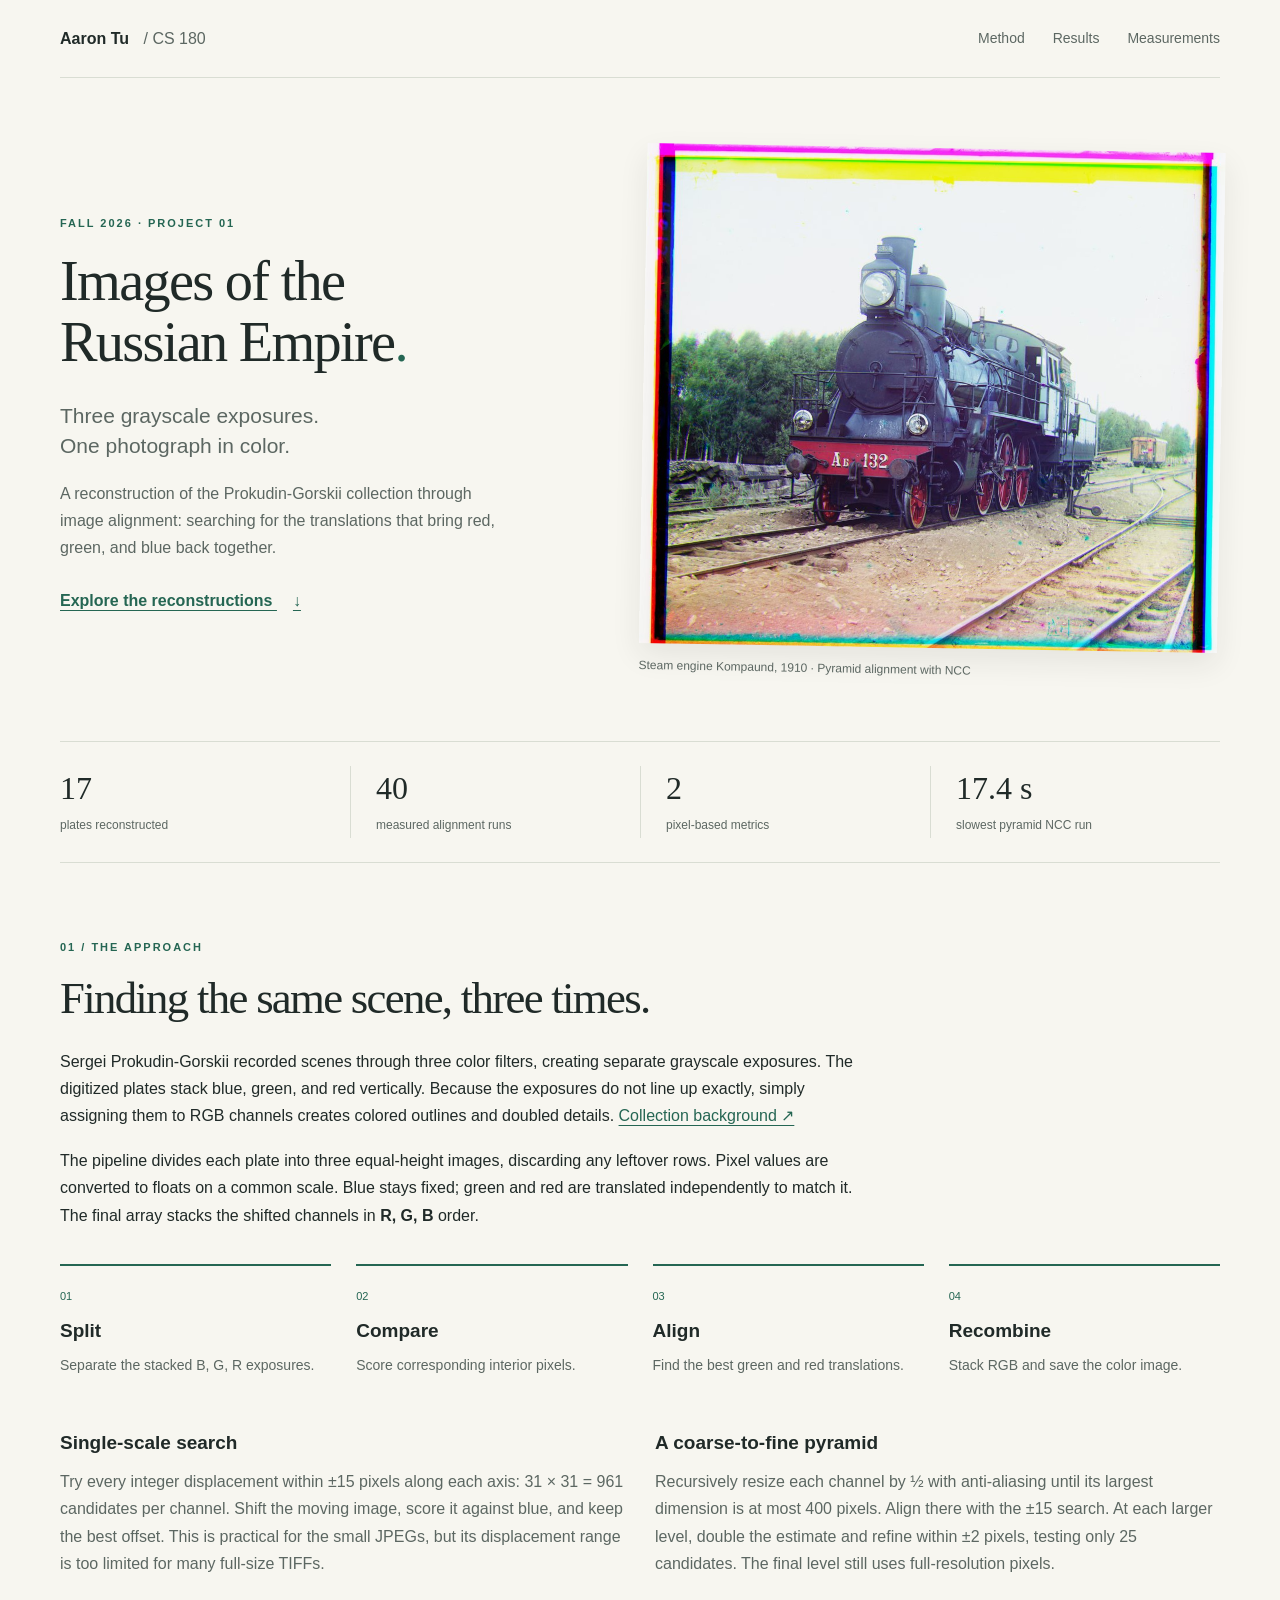
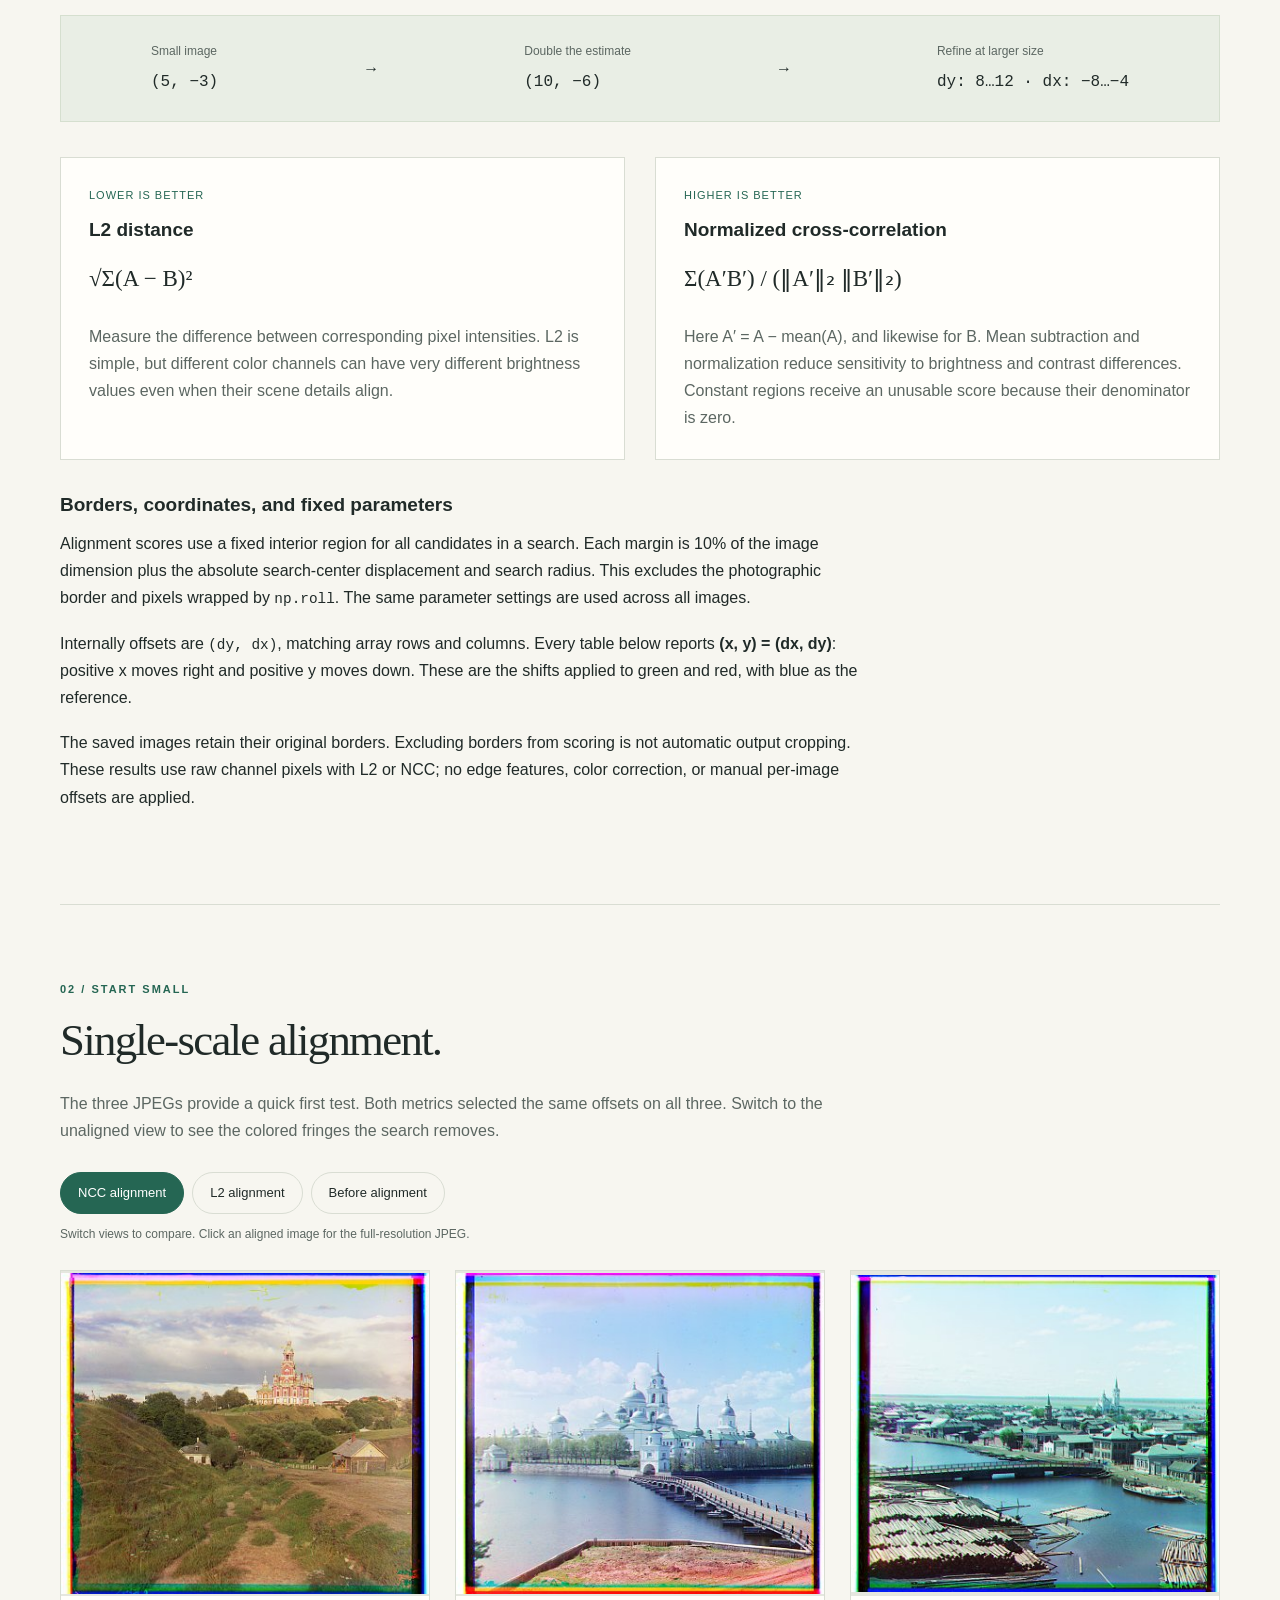
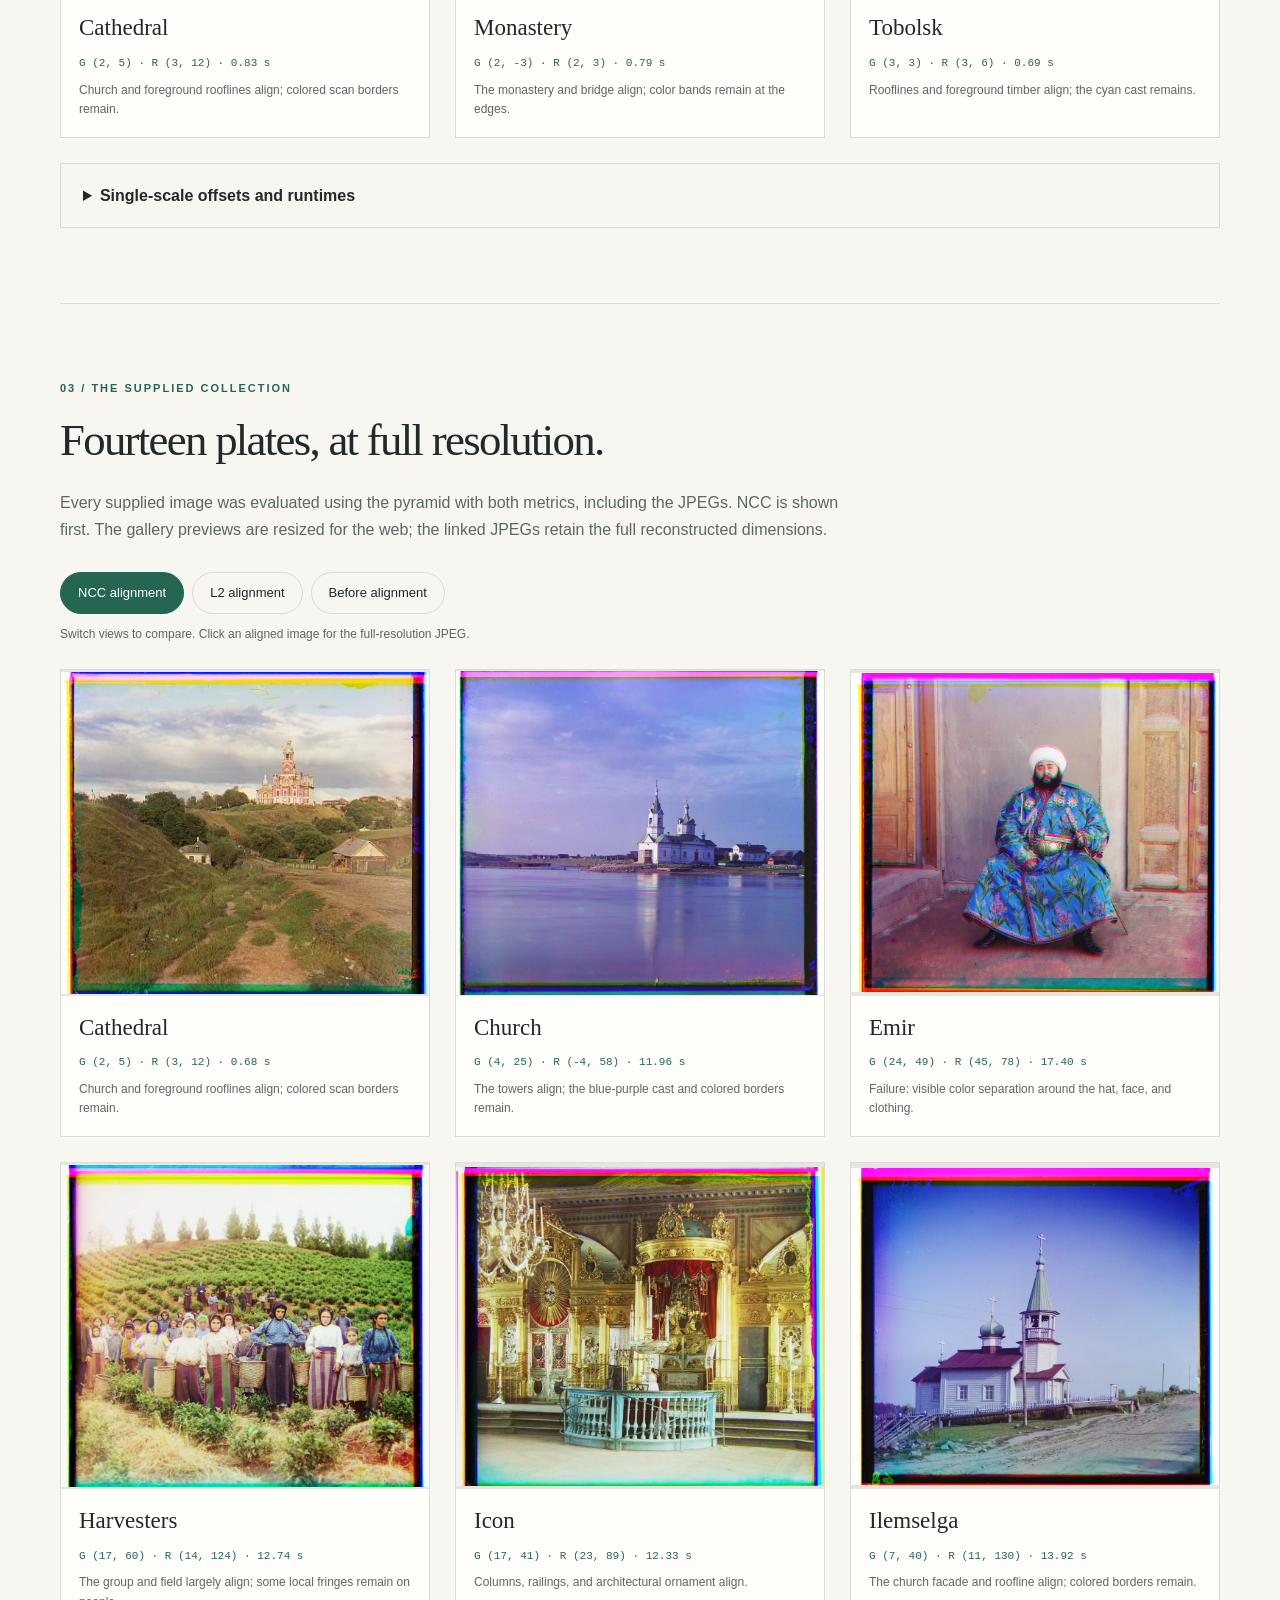
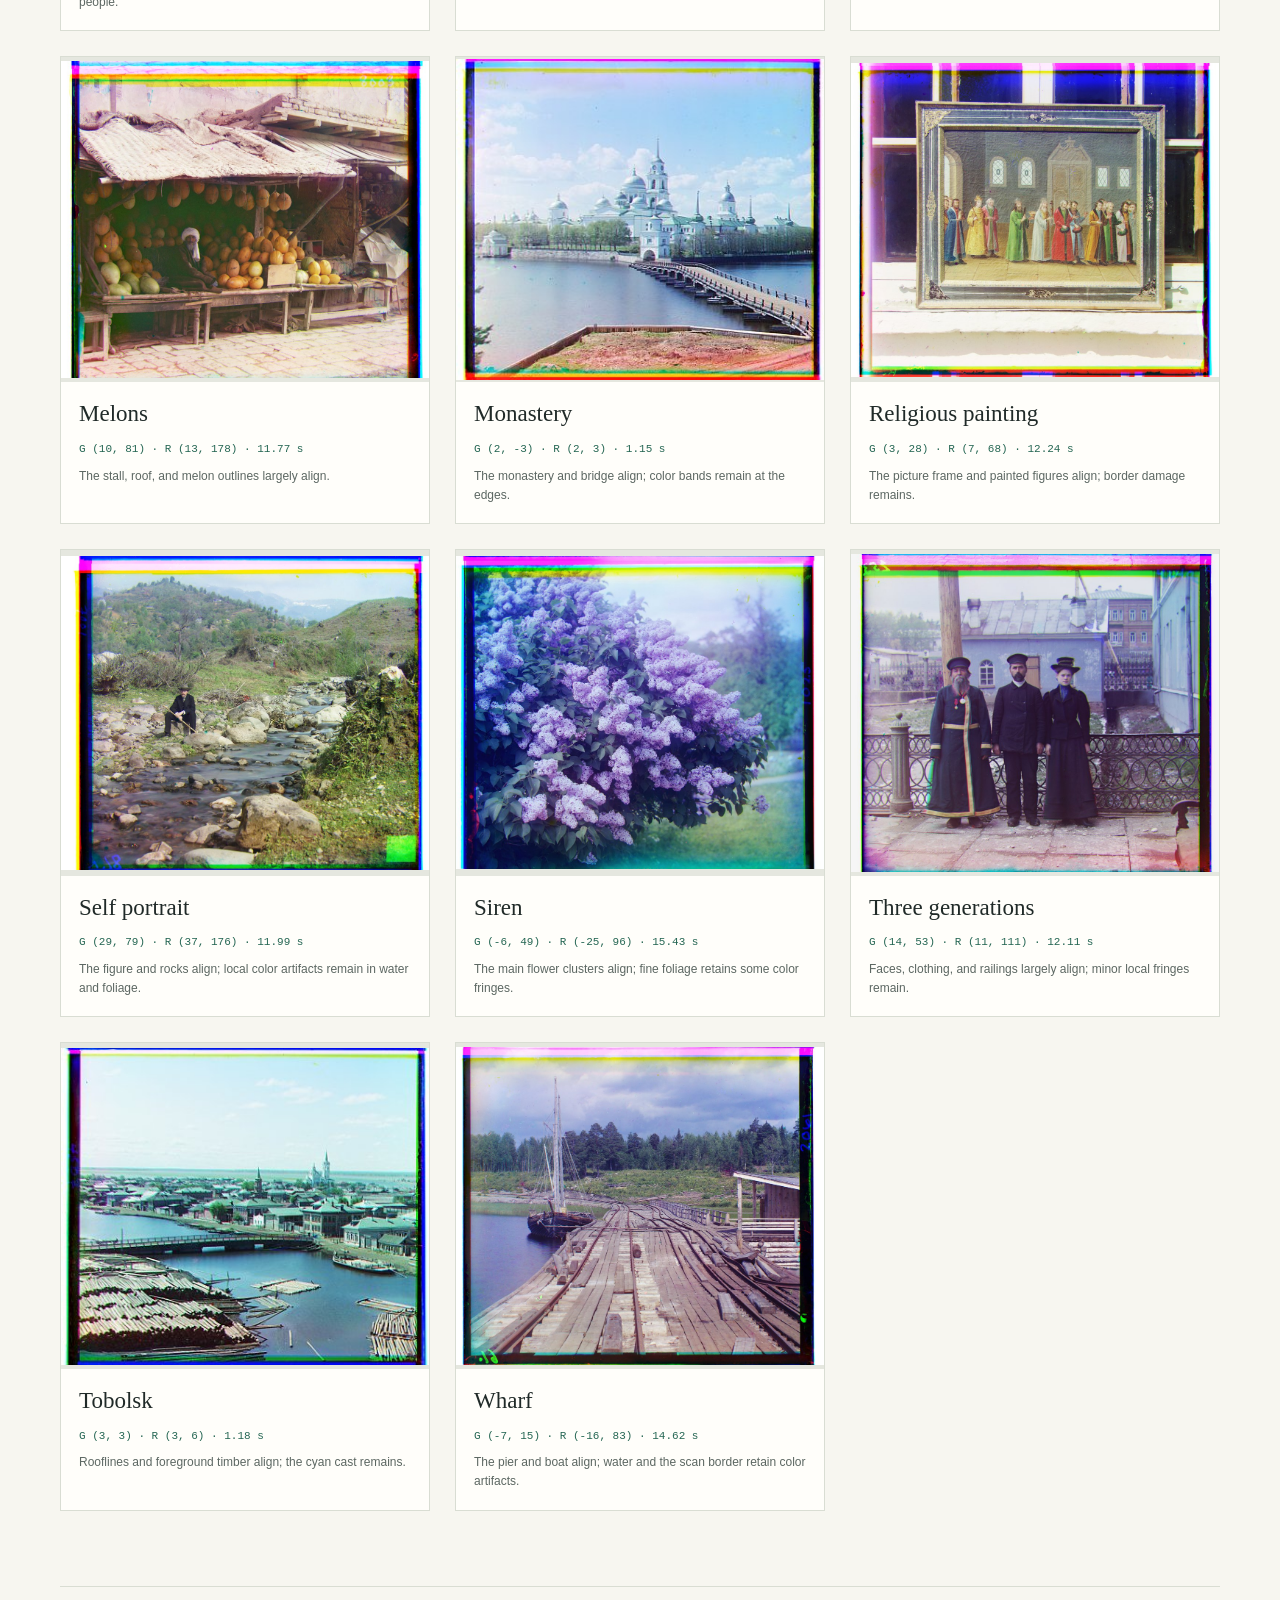
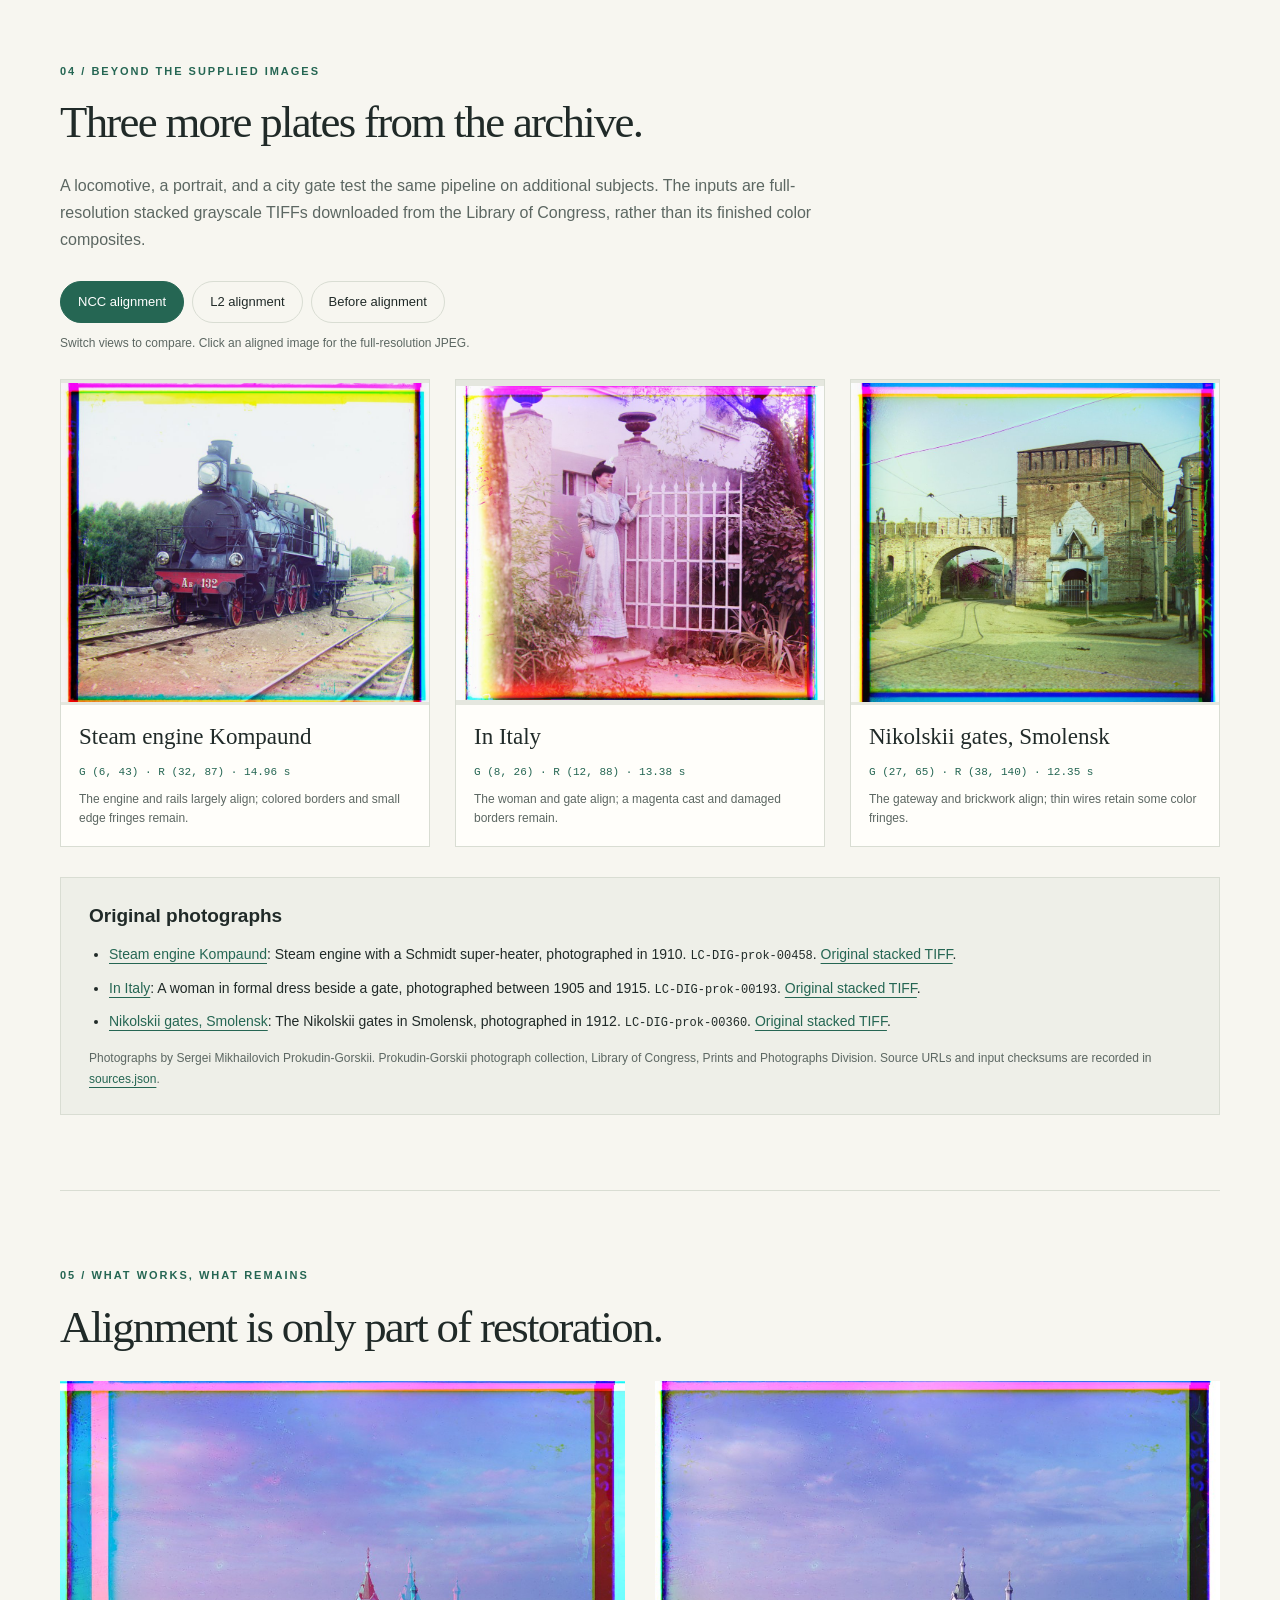
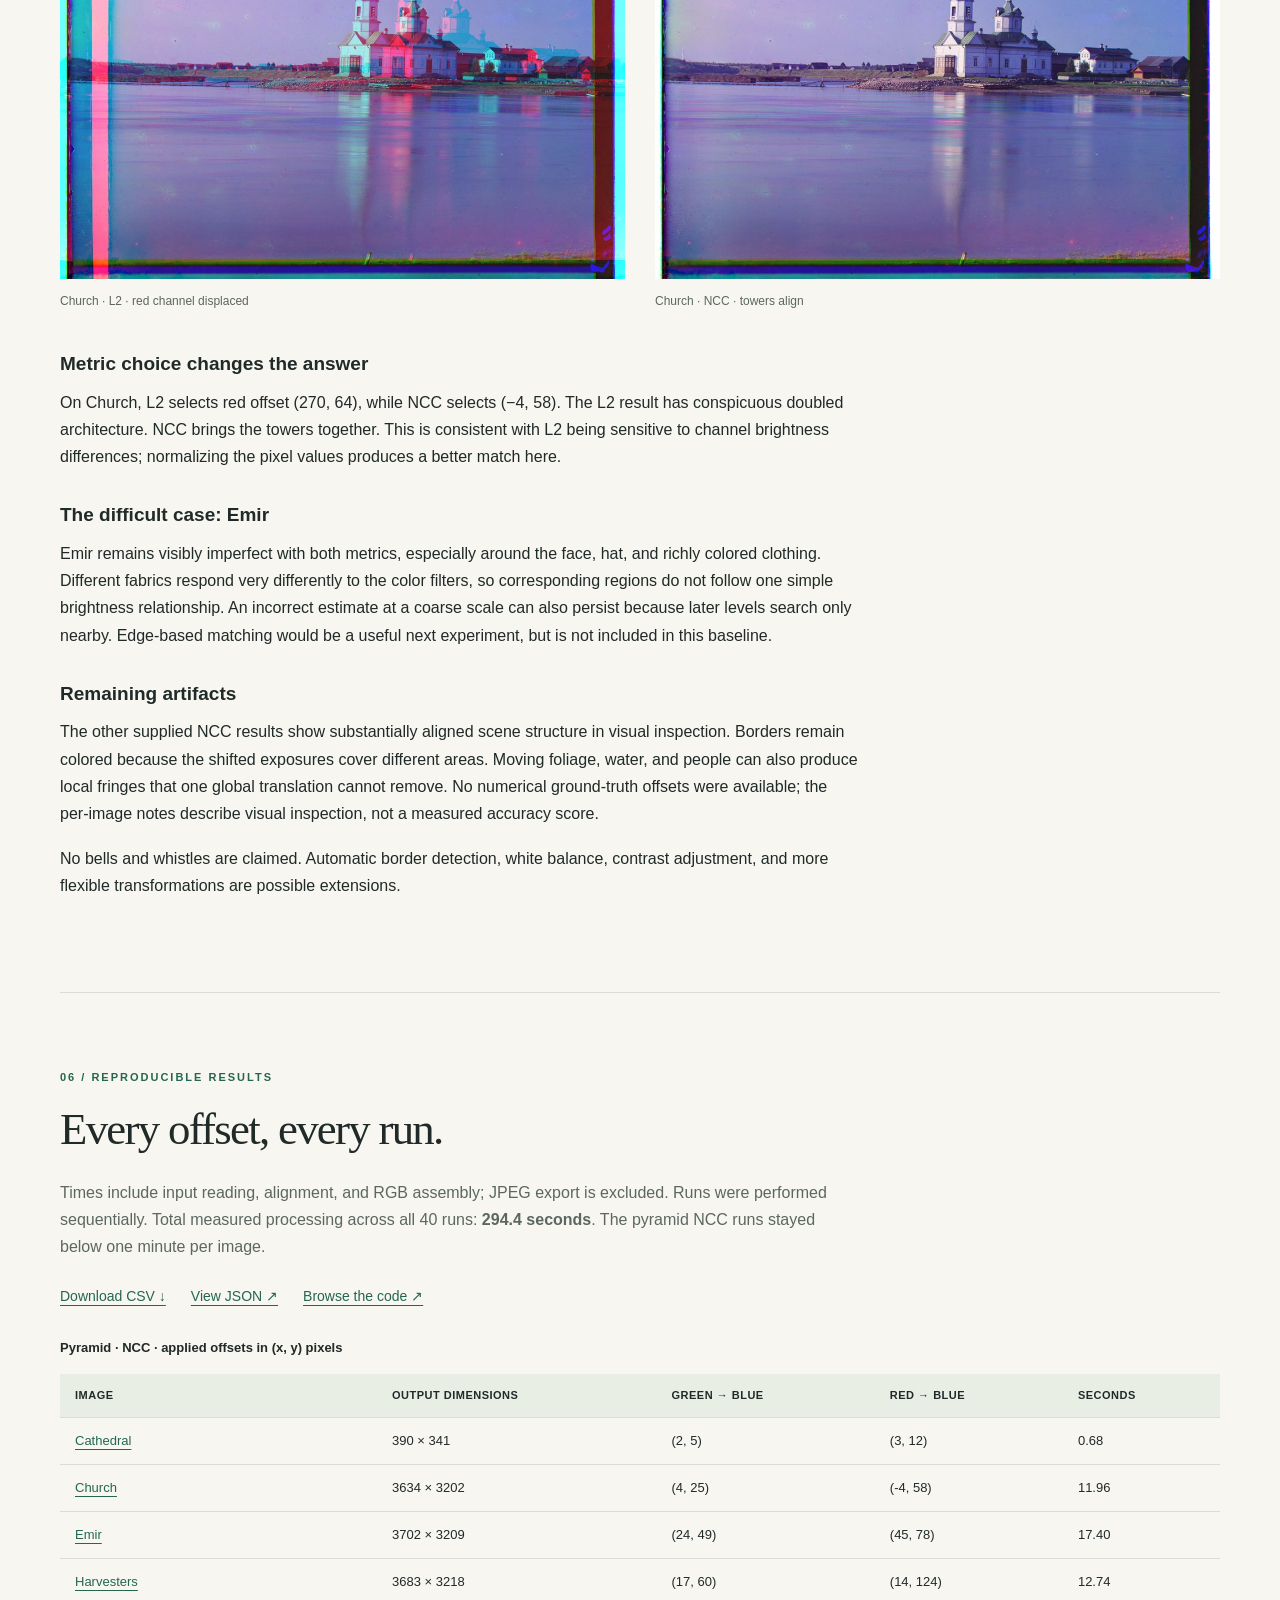
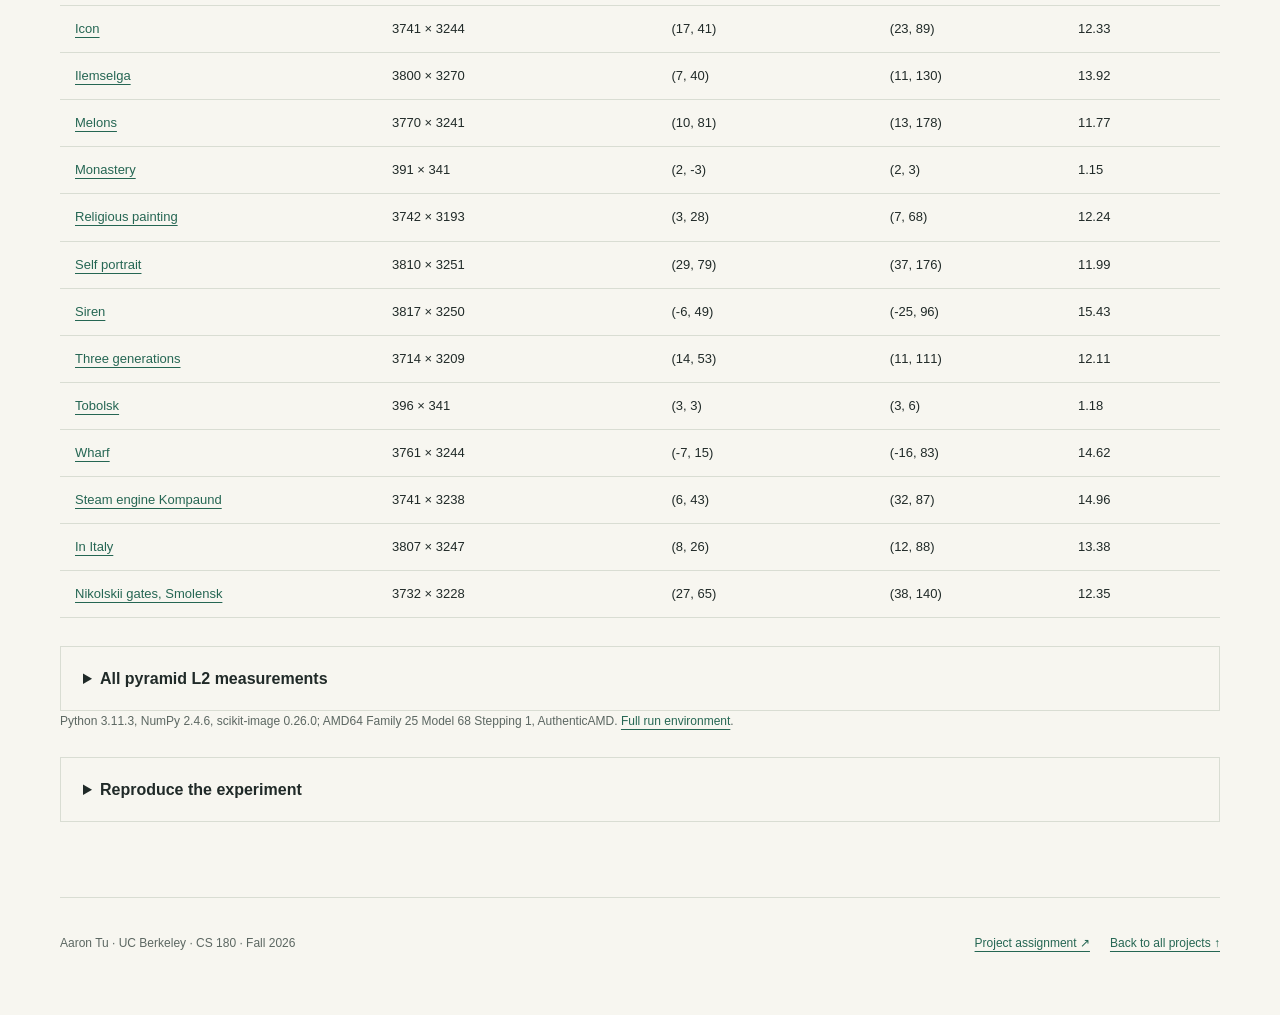
==== proj1/index.html @ 17e6db74 "Complete Project 1 alignment evaluation and report" ====
<!DOCTYPE html>
<html lang="en">
<head>
  <meta charset="UTF-8">
  <meta name="viewport" content="width=device-width, initial-scale=1.0">
  <meta name="description" content="Aligning three grayscale exposures to reconstruct color photographs from the Prokudin-Gorskii collection. CS 180 Project 1 by Aaron Tu.">
  <title>Images of the Russian Empire · Aaron Tu</title>
  <link rel="stylesheet" href="style.css">
  <script src="gallery.js" defer></script>
</head>
<body>
  <a class="skip-link" href="#main">Skip to content</a>
  <header class="site-header">
    <a class="home" href="../">Aaron Tu <span>/ CS 180</span></a>
    <nav aria-label="Project sections"><a href="#method">Method</a><a href="#results">Results</a><a href="#measurements">Measurements</a></nav>
  </header>
  <main id="main">
    <section class="hero">
      <div class="hero-copy">
        <p class="eyebrow">Fall 2026 · Project 01</p>
        <h1>Images of the<br>Russian Empire<span class="accent">.</span></h1>
        <p class="hero-deck">Three grayscale exposures.<br>One photograph in color.</p>
        <p>A reconstruction of the Prokudin-Gorskii collection through image alignment: searching for the translations that bring red, green, and blue back together.</p>
        <a class="text-link" href="#results">Explore the reconstructions <span aria-hidden="true">↓</span></a>
      </div>
      <figure class="hero-image"><img src="assets/loc_locomotive_pyramid_ncc.jpg" alt="Reconstructed color photograph of a steam locomotive" fetchpriority="high">
        <figcaption>Steam engine Kompaund, 1910 · Pyramid alignment with NCC</figcaption></figure>
    </section>

    <div class="stats" aria-label="Evaluation summary">
      <div><strong>17</strong><span>plates reconstructed</span></div>
      <div><strong>40</strong><span>measured alignment runs</span></div>
      <div><strong>2</strong><span>pixel-based metrics</span></div>
      <div><strong>17.4 s</strong><span>slowest pyramid NCC run</span></div>
    </div>

    <section id="method" class="section">
      <p class="eyebrow">01 / The approach</p>
      <h2>Finding the same scene, three times.</h2>
      <div class="prose">
        <p>Sergei Prokudin-Gorskii recorded scenes through three color filters, creating separate grayscale exposures. The digitized plates stack blue, green, and red vertically. Because the exposures do not line up exactly, simply assigning them to RGB channels creates colored outlines and doubled details. <a href="https://www.loc.gov/pictures/collection/prok/">Collection background ↗</a></p>
        <p>The pipeline divides each plate into three equal-height images, discarding any leftover rows. Pixel values are converted to floats on a common scale. Blue stays fixed; green and red are translated independently to match it. The final array stacks the shifted channels in <strong>R, G, B</strong> order.</p>
      </div>
      <ol class="pipeline">
        <li><span>01</span><h3>Split</h3><p>Separate the stacked B, G, R exposures.</p></li>
        <li><span>02</span><h3>Compare</h3><p>Score corresponding interior pixels.</p></li>
        <li><span>03</span><h3>Align</h3><p>Find the best green and red translations.</p></li>
        <li><span>04</span><h3>Recombine</h3><p>Stack RGB and save the color image.</p></li>
      </ol>
      <div class="two-column explanations">
        <article><h3>Single-scale search</h3><p>Try every integer displacement within ±15 pixels along each axis: 31 × 31 = 961 candidates per channel. Shift the moving image, score it against blue, and keep the best offset. This is practical for the small JPEGs, but its displacement range is too limited for many full-size TIFFs.</p></article>
        <article><h3>A coarse-to-fine pyramid</h3><p>Recursively resize each channel by ½ with anti-aliasing until its largest dimension is at most 400 pixels. Align there with the ±15 search. At each larger level, double the estimate and refine within ±2 pixels, testing only 25 candidates. The final level still uses full-resolution pixels.</p></article>
      </div>
      <div class="pyramid-example" aria-label="Example of offset refinement">
        <div><small>Small image</small><code>(5, −3)</code></div><span aria-hidden="true">→</span>
        <div><small>Double the estimate</small><code>(10, −6)</code></div><span aria-hidden="true">→</span>
        <div><small>Refine at larger size</small><code>dy: 8…12 · dx: −8…−4</code></div>
      </div>
      <div class="two-column metric-boxes">
        <article><span class="tag">Lower is better</span><h3>L2 distance</h3><p class="formula">√Σ(A − B)²</p><p>Measure the difference between corresponding pixel intensities. L2 is simple, but different color channels can have very different brightness values even when their scene details align.</p></article>
        <article><span class="tag">Higher is better</span><h3>Normalized cross-correlation</h3><p class="formula">Σ(A′B′) / (‖A′‖₂ ‖B′‖₂)</p><p>Here A′ = A − mean(A), and likewise for B. Mean subtraction and normalization reduce sensitivity to brightness and contrast differences. Constant regions receive an unusable score because their denominator is zero.</p></article>
      </div>
      <div class="prose">
        <h3>Borders, coordinates, and fixed parameters</h3>
        <p>Alignment scores use a fixed interior region for all candidates in a search. Each margin is 10% of the image dimension plus the absolute search-center displacement and search radius. This excludes the photographic border and pixels wrapped by <code>np.roll</code>. The same parameter settings are used across all images.</p>
        <p>Internally offsets are <code>(dy, dx)</code>, matching array rows and columns. Every table below reports <strong>(x, y) = (dx, dy)</strong>: positive x moves right and positive y moves down. These are the shifts applied to green and red, with blue as the reference.</p>
        <p>The saved images retain their original borders. Excluding borders from scoring is not automatic output cropping. These results use raw channel pixels with L2 or NCC; no edge features, color correction, or manual per-image offsets are applied.</p>
      </div>
    </section>

    <section id="single" class="section gallery-section">
      <p class="eyebrow">02 / Start small</p><h2>Single-scale alignment.</h2>
      <p class="section-intro">The three JPEGs provide a quick first test. Both metrics selected the same offsets on all three. Switch to the unaligned view to see the colored fringes the search removes.</p>
      <div class="view-controls" role="group" aria-label="Image comparison for single-scale results">
          <button type="button" data-view="ncc" aria-pressed="true">NCC alignment</button>
          <button type="button" data-view="l2" aria-pressed="false">L2 alignment</button>
          <button type="button" data-view="unaligned" aria-pressed="false">Before alignment</button>
        </div><p class="view-hint">Switch views to compare. Click an aligned image for the full-resolution JPEG.</p>
      <div class="gallery"><article class="result-card" data-filename="cathedral.jpg" data-method="single">
          <a class="result-link" href="outputs/cathedral_single_ncc.jpg" aria-label="Open full-resolution Cathedral">
            <img class="result-image" src="assets/cathedral_single_ncc.jpg" alt="Cathedral, aligned with single NCC"
                 width="390" height="341" loading="lazy" decoding="async">
          </a>
          <div class="card-body"><h3>Cathedral</h3>
            <p class="result-offsets">G (2, 5) · R (3, 12) · 0.83 s</p>
            <p class="result-note">Church and foreground rooflines align; colored scan borders remain.</p>
          </div></article><article class="result-card" data-filename="monastery.jpg" data-method="single">
          <a class="result-link" href="outputs/monastery_single_ncc.jpg" aria-label="Open full-resolution Monastery">
            <img class="result-image" src="assets/monastery_single_ncc.jpg" alt="Monastery, aligned with single NCC"
                 width="391" height="341" loading="lazy" decoding="async">
          </a>
          <div class="card-body"><h3>Monastery</h3>
            <p class="result-offsets">G (2, -3) · R (2, 3) · 0.79 s</p>
            <p class="result-note">The monastery and bridge align; color bands remain at the edges.</p>
          </div></article><article class="result-card" data-filename="tobolsk.jpg" data-method="single">
          <a class="result-link" href="outputs/tobolsk_single_ncc.jpg" aria-label="Open full-resolution Tobolsk">
            <img class="result-image" src="assets/tobolsk_single_ncc.jpg" alt="Tobolsk, aligned with single NCC"
                 width="396" height="341" loading="lazy" decoding="async">
          </a>
          <div class="card-body"><h3>Tobolsk</h3>
            <p class="result-offsets">G (3, 3) · R (3, 6) · 0.69 s</p>
            <p class="result-note">Rooflines and foreground timber align; the cyan cast remains.</p>
          </div></article></div>
      <details><summary>Single-scale offsets and runtimes</summary><div class="table-scroll" tabindex="0" role="region" aria-label="single NCC measurements">
          <table><caption>Single · NCC · applied offsets in (x, y) pixels</caption>
          <thead><tr><th scope="col">Image</th><th scope="col">Output dimensions</th>
          <th scope="col">Green → blue</th><th scope="col">Red → blue</th><th scope="col">Seconds</th></tr></thead>
          <tbody><tr><th scope="row"><a href="outputs/cathedral_single_ncc.jpg">Cathedral</a></th>
            <td>390 × 341</td><td>(2, 5)</td>
            <td>(3, 12)</td><td>0.83</td></tr><tr><th scope="row"><a href="outputs/monastery_single_ncc.jpg">Monastery</a></th>
            <td>391 × 341</td><td>(2, -3)</td>
            <td>(2, 3)</td><td>0.79</td></tr><tr><th scope="row"><a href="outputs/tobolsk_single_ncc.jpg">Tobolsk</a></th>
            <td>396 × 341</td><td>(3, 3)</td>
            <td>(3, 6)</td><td>0.69</td></tr></tbody></table></div><div class="table-scroll" tabindex="0" role="region" aria-label="single L2 measurements">
          <table><caption>Single · L2 · applied offsets in (x, y) pixels</caption>
          <thead><tr><th scope="col">Image</th><th scope="col">Output dimensions</th>
          <th scope="col">Green → blue</th><th scope="col">Red → blue</th><th scope="col">Seconds</th></tr></thead>
          <tbody><tr><th scope="row"><a href="outputs/cathedral_single_l2.jpg">Cathedral</a></th>
            <td>390 × 341</td><td>(2, 5)</td>
            <td>(3, 12)</td><td>0.33</td></tr><tr><th scope="row"><a href="outputs/monastery_single_l2.jpg">Monastery</a></th>
            <td>391 × 341</td><td>(2, -3)</td>
            <td>(2, 3)</td><td>0.37</td></tr><tr><th scope="row"><a href="outputs/tobolsk_single_l2.jpg">Tobolsk</a></th>
            <td>396 × 341</td><td>(3, 3)</td>
            <td>(3, 6)</td><td>0.26</td></tr></tbody></table></div></details>
    </section>

    <section id="results" class="section gallery-section">
      <p class="eyebrow">03 / The supplied collection</p><h2>Fourteen plates, at full resolution.</h2>
      <p class="section-intro">Every supplied image was evaluated using the pyramid with both metrics, including the JPEGs. NCC is shown first. The gallery previews are resized for the web; the linked JPEGs retain the full reconstructed dimensions.</p>
      <div class="view-controls" role="group" aria-label="Image comparison for provided plates">
          <button type="button" data-view="ncc" aria-pressed="true">NCC alignment</button>
          <button type="button" data-view="l2" aria-pressed="false">L2 alignment</button>
          <button type="button" data-view="unaligned" aria-pressed="false">Before alignment</button>
        </div><p class="view-hint">Switch views to compare. Click an aligned image for the full-resolution JPEG.</p>
      <div class="gallery"><article class="result-card" data-filename="cathedral.jpg" data-method="pyramid">
          <a class="result-link" href="outputs/cathedral_pyramid_ncc.jpg" aria-label="Open full-resolution Cathedral">
            <img class="result-image" src="assets/cathedral_pyramid_ncc.jpg" alt="Cathedral, aligned with pyramid NCC"
                 width="390" height="341" loading="lazy" decoding="async">
          </a>
          <div class="card-body"><h3>Cathedral</h3>
            <p class="result-offsets">G (2, 5) · R (3, 12) · 0.68 s</p>
            <p class="result-note">Church and foreground rooflines align; colored scan borders remain.</p>
          </div></article><article class="result-card" data-filename="church.tif" data-method="pyramid">
          <a class="result-link" href="outputs/church_pyramid_ncc.jpg" aria-label="Open full-resolution Church">
            <img class="result-image" src="assets/church_pyramid_ncc.jpg" alt="Church, aligned with pyramid NCC"
                 width="3634" height="3202" loading="lazy" decoding="async">
          </a>
          <div class="card-body"><h3>Church</h3>
            <p class="result-offsets">G (4, 25) · R (-4, 58) · 11.96 s</p>
            <p class="result-note">The towers align; the blue-purple cast and colored borders remain.</p>
          </div></article><article class="result-card" data-filename="emir.tif" data-method="pyramid">
          <a class="result-link" href="outputs/emir_pyramid_ncc.jpg" aria-label="Open full-resolution Emir">
            <img class="result-image" src="assets/emir_pyramid_ncc.jpg" alt="Emir, aligned with pyramid NCC"
                 width="3702" height="3209" loading="lazy" decoding="async">
          </a>
          <div class="card-body"><h3>Emir</h3>
            <p class="result-offsets">G (24, 49) · R (45, 78) · 17.40 s</p>
            <p class="result-note">Failure: visible color separation around the hat, face, and clothing.</p>
          </div></article><article class="result-card" data-filename="harvesters.tif" data-method="pyramid">
          <a class="result-link" href="outputs/harvesters_pyramid_ncc.jpg" aria-label="Open full-resolution Harvesters">
            <img class="result-image" src="assets/harvesters_pyramid_ncc.jpg" alt="Harvesters, aligned with pyramid NCC"
                 width="3683" height="3218" loading="lazy" decoding="async">
          </a>
          <div class="card-body"><h3>Harvesters</h3>
            <p class="result-offsets">G (17, 60) · R (14, 124) · 12.74 s</p>
            <p class="result-note">The group and field largely align; some local fringes remain on people.</p>
          </div></article><article class="result-card" data-filename="icon.tif" data-method="pyramid">
          <a class="result-link" href="outputs/icon_pyramid_ncc.jpg" aria-label="Open full-resolution Icon">
            <img class="result-image" src="assets/icon_pyramid_ncc.jpg" alt="Icon, aligned with pyramid NCC"
                 width="3741" height="3244" loading="lazy" decoding="async">
          </a>
          <div class="card-body"><h3>Icon</h3>
            <p class="result-offsets">G (17, 41) · R (23, 89) · 12.33 s</p>
            <p class="result-note">Columns, railings, and architectural ornament align.</p>
          </div></article><article class="result-card" data-filename="ilemselga.tif" data-method="pyramid">
          <a class="result-link" href="outputs/ilemselga_pyramid_ncc.jpg" aria-label="Open full-resolution Ilemselga">
            <img class="result-image" src="assets/ilemselga_pyramid_ncc.jpg" alt="Ilemselga, aligned with pyramid NCC"
                 width="3800" height="3270" loading="lazy" decoding="async">
          </a>
          <div class="card-body"><h3>Ilemselga</h3>
            <p class="result-offsets">G (7, 40) · R (11, 130) · 13.92 s</p>
            <p class="result-note">The church facade and roofline align; colored borders remain.</p>
          </div></article><article class="result-card" data-filename="melons.tif" data-method="pyramid">
          <a class="result-link" href="outputs/melons_pyramid_ncc.jpg" aria-label="Open full-resolution Melons">
            <img class="result-image" src="assets/melons_pyramid_ncc.jpg" alt="Melons, aligned with pyramid NCC"
                 width="3770" height="3241" loading="lazy" decoding="async">
          </a>
          <div class="card-body"><h3>Melons</h3>
            <p class="result-offsets">G (10, 81) · R (13, 178) · 11.77 s</p>
            <p class="result-note">The stall, roof, and melon outlines largely align.</p>
          </div></article><article class="result-card" data-filename="monastery.jpg" data-method="pyramid">
          <a class="result-link" href="outputs/monastery_pyramid_ncc.jpg" aria-label="Open full-resolution Monastery">
            <img class="result-image" src="assets/monastery_pyramid_ncc.jpg" alt="Monastery, aligned with pyramid NCC"
                 width="391" height="341" loading="lazy" decoding="async">
          </a>
          <div class="card-body"><h3>Monastery</h3>
            <p class="result-offsets">G (2, -3) · R (2, 3) · 1.15 s</p>
            <p class="result-note">The monastery and bridge align; color bands remain at the edges.</p>
          </div></article><article class="result-card" data-filename="religous_painting.tif" data-method="pyramid">
          <a class="result-link" href="outputs/religous_painting_pyramid_ncc.jpg" aria-label="Open full-resolution Religious painting">
            <img class="result-image" src="assets/religous_painting_pyramid_ncc.jpg" alt="Religious painting, aligned with pyramid NCC"
                 width="3742" height="3193" loading="lazy" decoding="async">
          </a>
          <div class="card-body"><h3>Religious painting</h3>
            <p class="result-offsets">G (3, 28) · R (7, 68) · 12.24 s</p>
            <p class="result-note">The picture frame and painted figures align; border damage remains.</p>
          </div></article><article class="result-card" data-filename="self_portrait.tif" data-method="pyramid">
          <a class="result-link" href="outputs/self_portrait_pyramid_ncc.jpg" aria-label="Open full-resolution Self portrait">
            <img class="result-image" src="assets/self_portrait_pyramid_ncc.jpg" alt="Self portrait, aligned with pyramid NCC"
                 width="3810" height="3251" loading="lazy" decoding="async">
          </a>
          <div class="card-body"><h3>Self portrait</h3>
            <p class="result-offsets">G (29, 79) · R (37, 176) · 11.99 s</p>
            <p class="result-note">The figure and rocks align; local color artifacts remain in water and foliage.</p>
          </div></article><article class="result-card" data-filename="siren.tif" data-method="pyramid">
          <a class="result-link" href="outputs/siren_pyramid_ncc.jpg" aria-label="Open full-resolution Siren">
            <img class="result-image" src="assets/siren_pyramid_ncc.jpg" alt="Siren, aligned with pyramid NCC"
                 width="3817" height="3250" loading="lazy" decoding="async">
          </a>
          <div class="card-body"><h3>Siren</h3>
            <p class="result-offsets">G (-6, 49) · R (-25, 96) · 15.43 s</p>
            <p class="result-note">The main flower clusters align; fine foliage retains some color fringes.</p>
          </div></article><article class="result-card" data-filename="three_generations.tif" data-method="pyramid">
          <a class="result-link" href="outputs/three_generations_pyramid_ncc.jpg" aria-label="Open full-resolution Three generations">
            <img class="result-image" src="assets/three_generations_pyramid_ncc.jpg" alt="Three generations, aligned with pyramid NCC"
                 width="3714" height="3209" loading="lazy" decoding="async">
          </a>
          <div class="card-body"><h3>Three generations</h3>
            <p class="result-offsets">G (14, 53) · R (11, 111) · 12.11 s</p>
            <p class="result-note">Faces, clothing, and railings largely align; minor local fringes remain.</p>
          </div></article><article class="result-card" data-filename="tobolsk.jpg" data-method="pyramid">
          <a class="result-link" href="outputs/tobolsk_pyramid_ncc.jpg" aria-label="Open full-resolution Tobolsk">
            <img class="result-image" src="assets/tobolsk_pyramid_ncc.jpg" alt="Tobolsk, aligned with pyramid NCC"
                 width="396" height="341" loading="lazy" decoding="async">
          </a>
          <div class="card-body"><h3>Tobolsk</h3>
            <p class="result-offsets">G (3, 3) · R (3, 6) · 1.18 s</p>
            <p class="result-note">Rooflines and foreground timber align; the cyan cast remains.</p>
          </div></article><article class="result-card" data-filename="wharf.tif" data-method="pyramid">
          <a class="result-link" href="outputs/wharf_pyramid_ncc.jpg" aria-label="Open full-resolution Wharf">
            <img class="result-image" src="assets/wharf_pyramid_ncc.jpg" alt="Wharf, aligned with pyramid NCC"
                 width="3761" height="3244" loading="lazy" decoding="async">
          </a>
          <div class="card-body"><h3>Wharf</h3>
            <p class="result-offsets">G (-7, 15) · R (-16, 83) · 14.62 s</p>
            <p class="result-note">The pier and boat align; water and the scan border retain color artifacts.</p>
          </div></article></div>
    </section>

    <section id="additional" class="section gallery-section">
      <p class="eyebrow">04 / Beyond the supplied images</p><h2>Three more plates from the archive.</h2>
      <p class="section-intro">A locomotive, a portrait, and a city gate test the same pipeline on additional subjects. The inputs are full-resolution stacked grayscale TIFFs downloaded from the Library of Congress, rather than its finished color composites.</p>
      <div class="view-controls" role="group" aria-label="Image comparison for additional plates">
          <button type="button" data-view="ncc" aria-pressed="true">NCC alignment</button>
          <button type="button" data-view="l2" aria-pressed="false">L2 alignment</button>
          <button type="button" data-view="unaligned" aria-pressed="false">Before alignment</button>
        </div><p class="view-hint">Switch views to compare. Click an aligned image for the full-resolution JPEG.</p>
      <div class="gallery"><article class="result-card" data-filename="loc_locomotive.tif" data-method="pyramid">
          <a class="result-link" href="outputs/loc_locomotive_pyramid_ncc.jpg" aria-label="Open full-resolution Steam engine Kompaund">
            <img class="result-image" src="assets/loc_locomotive_pyramid_ncc.jpg" alt="Steam engine Kompaund, aligned with pyramid NCC"
                 width="3741" height="3238" loading="lazy" decoding="async">
          </a>
          <div class="card-body"><h3>Steam engine Kompaund</h3>
            <p class="result-offsets">G (6, 43) · R (32, 87) · 14.96 s</p>
            <p class="result-note">The engine and rails largely align; colored borders and small edge fringes remain.</p>
          </div></article><article class="result-card" data-filename="loc_in_italy.tif" data-method="pyramid">
          <a class="result-link" href="outputs/loc_in_italy_pyramid_ncc.jpg" aria-label="Open full-resolution In Italy">
            <img class="result-image" src="assets/loc_in_italy_pyramid_ncc.jpg" alt="In Italy, aligned with pyramid NCC"
                 width="3807" height="3247" loading="lazy" decoding="async">
          </a>
          <div class="card-body"><h3>In Italy</h3>
            <p class="result-offsets">G (8, 26) · R (12, 88) · 13.38 s</p>
            <p class="result-note">The woman and gate align; a magenta cast and damaged borders remain.</p>
          </div></article><article class="result-card" data-filename="loc_nikolskii_gates.tif" data-method="pyramid">
          <a class="result-link" href="outputs/loc_nikolskii_gates_pyramid_ncc.jpg" aria-label="Open full-resolution Nikolskii gates, Smolensk">
            <img class="result-image" src="assets/loc_nikolskii_gates_pyramid_ncc.jpg" alt="Nikolskii gates, Smolensk, aligned with pyramid NCC"
                 width="3732" height="3228" loading="lazy" decoding="async">
          </a>
          <div class="card-body"><h3>Nikolskii gates, Smolensk</h3>
            <p class="result-offsets">G (27, 65) · R (38, 140) · 12.35 s</p>
            <p class="result-note">The gateway and brickwork align; thin wires retain some color fringes.</p>
          </div></article></div>
      <div class="source-box"><h3>Original photographs</h3><ul><li><a href="https://www.loc.gov/pictures/item/2018679302/">Steam engine Kompaund</a>:
      Steam engine with a Schmidt super-heater, photographed in 1910. <span class="source-id">LC-DIG-prok-00458</span>.
      <a href="https://tile.loc.gov/storage-services/master/pnp/prok/00400/00458u.tif">Original stacked TIFF</a>.</li><li><a href="https://www.loc.gov/pictures/collection/prok/item/2018679070/">In Italy</a>:
      A woman in formal dress beside a gate, photographed between 1905 and 1915. <span class="source-id">LC-DIG-prok-00193</span>.
      <a href="https://tile.loc.gov/storage-services/master/pnp/prok/00100/00193u.tif">Original stacked TIFF</a>.</li><li><a href="https://www.loc.gov/pictures/item/2018680024/">Nikolskii gates, Smolensk</a>:
      The Nikolskii gates in Smolensk, photographed in 1912. <span class="source-id">LC-DIG-prok-00360</span>.
      <a href="https://tile.loc.gov/storage-services/master/pnp/prok/00300/00360u.tif">Original stacked TIFF</a>.</li></ul>
        <p>Photographs by Sergei Mikhailovich Prokudin-Gorskii. Prokudin-Gorskii photograph collection, Library of Congress, Prints and Photographs Division. Source URLs and input checksums are recorded in <a href="sources.json">sources.json</a>.</p></div>
    </section>

    <section id="discussion" class="section">
      <p class="eyebrow">05 / What works, what remains</p><h2>Alignment is only part of restoration.</h2>
      <div class="two-column comparison">
        <figure><a href="outputs/church_pyramid_l2.jpg"><img src="assets/church_pyramid_l2.jpg" alt="Church with a visibly displaced red channel under L2 alignment" loading="lazy"></a><figcaption>Church · L2 · red channel displaced</figcaption></figure>
        <figure><a href="outputs/church_pyramid_ncc.jpg"><img src="assets/church_pyramid_ncc.jpg" alt="Church with its towers aligned using NCC" loading="lazy"></a><figcaption>Church · NCC · towers align</figcaption></figure>
      </div>
      <div class="prose">
        <h3>Metric choice changes the answer</h3><p>On Church, L2 selects red offset (270, 64), while NCC selects (−4, 58). The L2 result has conspicuous doubled architecture. NCC brings the towers together. This is consistent with L2 being sensitive to channel brightness differences; normalizing the pixel values produces a better match here.</p>
        <h3>The difficult case: Emir</h3><p>Emir remains visibly imperfect with both metrics, especially around the face, hat, and richly colored clothing. Different fabrics respond very differently to the color filters, so corresponding regions do not follow one simple brightness relationship. An incorrect estimate at a coarse scale can also persist because later levels search only nearby. Edge-based matching would be a useful next experiment, but is not included in this baseline.</p>
        <h3>Remaining artifacts</h3><p>The other supplied NCC results show substantially aligned scene structure in visual inspection. Borders remain colored because the shifted exposures cover different areas. Moving foliage, water, and people can also produce local fringes that one global translation cannot remove. No numerical ground-truth offsets were available; the per-image notes describe visual inspection, not a measured accuracy score.</p>
        <p>No bells and whistles are claimed. Automatic border detection, white balance, contrast adjustment, and more flexible transformations are possible extensions.</p>
      </div>
    </section>

    <section id="measurements" class="section">
      <p class="eyebrow">06 / Reproducible results</p><h2>Every offset, every run.</h2>
      <p class="section-intro">Times include input reading, alignment, and RGB assembly; JPEG export is excluded. Runs were performed sequentially. Total measured processing across all 40 runs: <strong>294.4 seconds</strong>. The pyramid NCC runs stayed below one minute per image.</p>
      <p class="download-links"><a href="results.csv" download>Download CSV ↓</a><a href="results.json">View JSON ↗</a><a href="https://github.com/AaronTu6/cs180/tree/main/proj1">Browse the code ↗</a></p>
      <div class="table-scroll" tabindex="0" role="region" aria-label="pyramid NCC measurements">
          <table><caption>Pyramid · NCC · applied offsets in (x, y) pixels</caption>
          <thead><tr><th scope="col">Image</th><th scope="col">Output dimensions</th>
          <th scope="col">Green → blue</th><th scope="col">Red → blue</th><th scope="col">Seconds</th></tr></thead>
          <tbody><tr><th scope="row"><a href="outputs/cathedral_pyramid_ncc.jpg">Cathedral</a></th>
            <td>390 × 341</td><td>(2, 5)</td>
            <td>(3, 12)</td><td>0.68</td></tr><tr><th scope="row"><a href="outputs/church_pyramid_ncc.jpg">Church</a></th>
            <td>3634 × 3202</td><td>(4, 25)</td>
            <td>(-4, 58)</td><td>11.96</td></tr><tr><th scope="row"><a href="outputs/emir_pyramid_ncc.jpg">Emir</a></th>
            <td>3702 × 3209</td><td>(24, 49)</td>
            <td>(45, 78)</td><td>17.40</td></tr><tr><th scope="row"><a href="outputs/harvesters_pyramid_ncc.jpg">Harvesters</a></th>
            <td>3683 × 3218</td><td>(17, 60)</td>
            <td>(14, 124)</td><td>12.74</td></tr><tr><th scope="row"><a href="outputs/icon_pyramid_ncc.jpg">Icon</a></th>
            <td>3741 × 3244</td><td>(17, 41)</td>
            <td>(23, 89)</td><td>12.33</td></tr><tr><th scope="row"><a href="outputs/ilemselga_pyramid_ncc.jpg">Ilemselga</a></th>
            <td>3800 × 3270</td><td>(7, 40)</td>
            <td>(11, 130)</td><td>13.92</td></tr><tr><th scope="row"><a href="outputs/melons_pyramid_ncc.jpg">Melons</a></th>
            <td>3770 × 3241</td><td>(10, 81)</td>
            <td>(13, 178)</td><td>11.77</td></tr><tr><th scope="row"><a href="outputs/monastery_pyramid_ncc.jpg">Monastery</a></th>
            <td>391 × 341</td><td>(2, -3)</td>
            <td>(2, 3)</td><td>1.15</td></tr><tr><th scope="row"><a href="outputs/religous_painting_pyramid_ncc.jpg">Religious painting</a></th>
            <td>3742 × 3193</td><td>(3, 28)</td>
            <td>(7, 68)</td><td>12.24</td></tr><tr><th scope="row"><a href="outputs/self_portrait_pyramid_ncc.jpg">Self portrait</a></th>
            <td>3810 × 3251</td><td>(29, 79)</td>
            <td>(37, 176)</td><td>11.99</td></tr><tr><th scope="row"><a href="outputs/siren_pyramid_ncc.jpg">Siren</a></th>
            <td>3817 × 3250</td><td>(-6, 49)</td>
            <td>(-25, 96)</td><td>15.43</td></tr><tr><th scope="row"><a href="outputs/three_generations_pyramid_ncc.jpg">Three generations</a></th>
            <td>3714 × 3209</td><td>(14, 53)</td>
            <td>(11, 111)</td><td>12.11</td></tr><tr><th scope="row"><a href="outputs/tobolsk_pyramid_ncc.jpg">Tobolsk</a></th>
            <td>396 × 341</td><td>(3, 3)</td>
            <td>(3, 6)</td><td>1.18</td></tr><tr><th scope="row"><a href="outputs/wharf_pyramid_ncc.jpg">Wharf</a></th>
            <td>3761 × 3244</td><td>(-7, 15)</td>
            <td>(-16, 83)</td><td>14.62</td></tr><tr><th scope="row"><a href="outputs/loc_locomotive_pyramid_ncc.jpg">Steam engine Kompaund</a></th>
            <td>3741 × 3238</td><td>(6, 43)</td>
            <td>(32, 87)</td><td>14.96</td></tr><tr><th scope="row"><a href="outputs/loc_in_italy_pyramid_ncc.jpg">In Italy</a></th>
            <td>3807 × 3247</td><td>(8, 26)</td>
            <td>(12, 88)</td><td>13.38</td></tr><tr><th scope="row"><a href="outputs/loc_nikolskii_gates_pyramid_ncc.jpg">Nikolskii gates, Smolensk</a></th>
            <td>3732 × 3228</td><td>(27, 65)</td>
            <td>(38, 140)</td><td>12.35</td></tr></tbody></table></div>
      <details><summary>All pyramid L2 measurements</summary><div class="table-scroll" tabindex="0" role="region" aria-label="pyramid L2 measurements">
          <table><caption>Pyramid · L2 · applied offsets in (x, y) pixels</caption>
          <thead><tr><th scope="col">Image</th><th scope="col">Output dimensions</th>
          <th scope="col">Green → blue</th><th scope="col">Red → blue</th><th scope="col">Seconds</th></tr></thead>
          <tbody><tr><th scope="row"><a href="outputs/cathedral_pyramid_l2.jpg">Cathedral</a></th>
            <td>390 × 341</td><td>(2, 5)</td>
            <td>(3, 12)</td><td>0.30</td></tr><tr><th scope="row"><a href="outputs/church_pyramid_l2.jpg">Church</a></th>
            <td>3634 × 3202</td><td>(4, 25)</td>
            <td>(270, 64)</td><td>5.34</td></tr><tr><th scope="row"><a href="outputs/emir_pyramid_l2.jpg">Emir</a></th>
            <td>3702 × 3209</td><td>(24, 49)</td>
            <td>(42, 71)</td><td>6.39</td></tr><tr><th scope="row"><a href="outputs/harvesters_pyramid_l2.jpg">Harvesters</a></th>
            <td>3683 × 3218</td><td>(16, 59)</td>
            <td>(13, 124)</td><td>7.50</td></tr><tr><th scope="row"><a href="outputs/icon_pyramid_l2.jpg">Icon</a></th>
            <td>3741 × 3244</td><td>(17, 41)</td>
            <td>(23, 89)</td><td>6.91</td></tr><tr><th scope="row"><a href="outputs/ilemselga_pyramid_l2.jpg">Ilemselga</a></th>
            <td>3800 × 3270</td><td>(7, 40)</td>
            <td>(11, 130)</td><td>7.13</td></tr><tr><th scope="row"><a href="outputs/melons_pyramid_l2.jpg">Melons</a></th>
            <td>3770 × 3241</td><td>(10, 81)</td>
            <td>(13, 178)</td><td>6.82</td></tr><tr><th scope="row"><a href="outputs/monastery_pyramid_l2.jpg">Monastery</a></th>
            <td>391 × 341</td><td>(2, -3)</td>
            <td>(2, 3)</td><td>0.40</td></tr><tr><th scope="row"><a href="outputs/religous_painting_pyramid_l2.jpg">Religious painting</a></th>
            <td>3742 × 3193</td><td>(3, 28)</td>
            <td>(7, 68)</td><td>6.70</td></tr><tr><th scope="row"><a href="outputs/self_portrait_pyramid_l2.jpg">Self portrait</a></th>
            <td>3810 × 3251</td><td>(29, 79)</td>
            <td>(37, 176)</td><td>6.72</td></tr><tr><th scope="row"><a href="outputs/siren_pyramid_l2.jpg">Siren</a></th>
            <td>3817 × 3250</td><td>(-6, 49)</td>
            <td>(-25, 96)</td><td>8.85</td></tr><tr><th scope="row"><a href="outputs/three_generations_pyramid_l2.jpg">Three generations</a></th>
            <td>3714 × 3209</td><td>(14, 53)</td>
            <td>(11, 111)</td><td>6.99</td></tr><tr><th scope="row"><a href="outputs/tobolsk_pyramid_l2.jpg">Tobolsk</a></th>
            <td>396 × 341</td><td>(3, 3)</td>
            <td>(3, 6)</td><td>0.44</td></tr><tr><th scope="row"><a href="outputs/wharf_pyramid_l2.jpg">Wharf</a></th>
            <td>3761 × 3244</td><td>(-7, 15)</td>
            <td>(-16, 83)</td><td>8.97</td></tr><tr><th scope="row"><a href="outputs/loc_locomotive_pyramid_l2.jpg">Steam engine Kompaund</a></th>
            <td>3741 × 3238</td><td>(6, 42)</td>
            <td>(32, 87)</td><td>7.34</td></tr><tr><th scope="row"><a href="outputs/loc_in_italy_pyramid_l2.jpg">In Italy</a></th>
            <td>3807 × 3247</td><td>(8, 26)</td>
            <td>(12, 88)</td><td>7.25</td></tr><tr><th scope="row"><a href="outputs/loc_nikolskii_gates_pyramid_l2.jpg">Nikolskii gates, Smolensk</a></th>
            <td>3732 × 3228</td><td>(27, 64)</td>
            <td>(38, 140)</td><td>6.85</td></tr></tbody></table></div></details>
      <p class="small">Python 3.11.3, NumPy 2.4.6, scikit-image 0.26.0; AMD64 Family 25 Model 68 Stepping 1, AuthenticAMD. <a href="environment.json">Full run environment</a>.</p>
      <details><summary>Reproduce the experiment</summary>
        <p>Place the supplied data folder inside <code>proj1/</code>. From the repository root, run:</p>
        <pre><code>python -m pip install -r proj1/requirements.txt
python proj1/download_extra.py
python proj1/batch.py
python proj1/build_page.py</code></pre>
        <p>The batch runner writes each measurement immediately to CSV and JSON. It can rerun individual groups with <code>--groups single</code>, <code>--groups provided</code>, or <code>--groups extra</code>, and choose metrics with <code>--metrics ncc</code>. Existing results for other groups and metrics are preserved. Visual review notes are maintained separately in <code>reviews.json</code>.</p>
      </details>
    </section>
  </main>
  <footer><p>Aaron Tu · UC Berkeley · CS 180 · Fall 2026</p><p><a href="https://cal-cs180.github.io/fa26/hw/proj1/index.html">Project assignment ↗</a><a href="../">Back to all projects ↑</a></p></footer>
  <script id="report-data" type="application/json">{"results": [{"filename": "loc_in_italy.tif", "group": "extra", "method": "pyramid", "metric": "l2", "width": 3807, "height": 3247, "green_dx": 8, "green_dy": 26, "red_dx": 12, "red_dy": 88, "seconds": 7.245, "output": "outputs/loc_in_italy_pyramid_l2.jpg", "preview": "assets/loc_in_italy_pyramid_l2.jpg"}, {"filename": "loc_in_italy.tif", "group": "extra", "method": "pyramid", "metric": "ncc", "width": 3807, "height": 3247, "green_dx": 8, "green_dy": 26, "red_dx": 12, "red_dy": 88, "seconds": 13.381, "output": "outputs/loc_in_italy_pyramid_ncc.jpg", "preview": "assets/loc_in_italy_pyramid_ncc.jpg"}, {"filename": "loc_locomotive.tif", "group": "extra", "method": "pyramid", "metric": "l2", "width": 3741, "height": 3238, "green_dx": 6, "green_dy": 42, "red_dx": 32, "red_dy": 87, "seconds": 7.339, "output": "outputs/loc_locomotive_pyramid_l2.jpg", "preview": "assets/loc_locomotive_pyramid_l2.jpg"}, {"filename": "loc_locomotive.tif", "group": "extra", "method": "pyramid", "metric": "ncc", "width": 3741, "height": 3238, "green_dx": 6, "green_dy": 43, "red_dx": 32, "red_dy": 87, "seconds": 14.958, "output": "outputs/loc_locomotive_pyramid_ncc.jpg", "preview": "assets/loc_locomotive_pyramid_ncc.jpg"}, {"filename": "loc_nikolskii_gates.tif", "group": "extra", "method": "pyramid", "metric": "l2", "width": 3732, "height": 3228, "green_dx": 27, "green_dy": 64, "red_dx": 38, "red_dy": 140, "seconds": 6.853, "output": "outputs/loc_nikolskii_gates_pyramid_l2.jpg", "preview": "assets/loc_nikolskii_gates_pyramid_l2.jpg"}, {"filename": "loc_nikolskii_gates.tif", "group": "extra", "method": "pyramid", "metric": "ncc", "width": 3732, "height": 3228, "green_dx": 27, "green_dy": 65, "red_dx": 38, "red_dy": 140, "seconds": 12.345, "output": "outputs/loc_nikolskii_gates_pyramid_ncc.jpg", "preview": "assets/loc_nikolskii_gates_pyramid_ncc.jpg"}, {"filename": "cathedral.jpg", "group": "provided", "method": "pyramid", "metric": "l2", "width": 390, "height": 341, "green_dx": 2, "green_dy": 5, "red_dx": 3, "red_dy": 12, "seconds": 0.297, "output": "outputs/cathedral_pyramid_l2.jpg", "preview": "assets/cathedral_pyramid_l2.jpg"}, {"filename": "cathedral.jpg", "group": "provided", "method": "pyramid", "metric": "ncc", "width": 390, "height": 341, "green_dx": 2, "green_dy": 5, "red_dx": 3, "red_dy": 12, "seconds": 0.679, "output": "outputs/cathedral_pyramid_ncc.jpg", "preview": "assets/cathedral_pyramid_ncc.jpg"}, {"filename": "church.tif", "group": "provided", "method": "pyramid", "metric": "l2", "width": 3634, "height": 3202, "green_dx": 4, "green_dy": 25, "red_dx": 270, "red_dy": 64, "seconds": 5.337, "output": "outputs/church_pyramid_l2.jpg", "preview": "assets/church_pyramid_l2.jpg"}, {"filename": "church.tif", "group": "provided", "method": "pyramid", "metric": "ncc", "width": 3634, "height": 3202, "green_dx": 4, "green_dy": 25, "red_dx": -4, "red_dy": 58, "seconds": 11.962, "output": "outputs/church_pyramid_ncc.jpg", "preview": "assets/church_pyramid_ncc.jpg"}, {"filename": "emir.tif", "group": "provided", "method": "pyramid", "metric": "l2", "width": 3702, "height": 3209, "green_dx": 24, "green_dy": 49, "red_dx": 42, "red_dy": 71, "seconds": 6.388, "output": "outputs/emir_pyramid_l2.jpg", "preview": "assets/emir_pyramid_l2.jpg"}, {"filename": "emir.tif", "group": "provided", "method": "pyramid", "metric": "ncc", "width": 3702, "height": 3209, "green_dx": 24, "green_dy": 49, "red_dx": 45, "red_dy": 78, "seconds": 17.403, "output": "outputs/emir_pyramid_ncc.jpg", "preview": "assets/emir_pyramid_ncc.jpg"}, {"filename": "harvesters.tif", "group": "provided", "method": "pyramid", "metric": "l2", "width": 3683, "height": 3218, "green_dx": 16, "green_dy": 59, "red_dx": 13, "red_dy": 124, "seconds": 7.504, "output": "outputs/harvesters_pyramid_l2.jpg", "preview": "assets/harvesters_pyramid_l2.jpg"}, {"filename": "harvesters.tif", "group": "provided", "method": "pyramid", "metric": "ncc", "width": 3683, "height": 3218, "green_dx": 17, "green_dy": 60, "red_dx": 14, "red_dy": 124, "seconds": 12.743, "output": "outputs/harvesters_pyramid_ncc.jpg", "preview": "assets/harvesters_pyramid_ncc.jpg"}, {"filename": "icon.tif", "group": "provided", "method": "pyramid", "metric": "l2", "width": 3741, "height": 3244, "green_dx": 17, "green_dy": 41, "red_dx": 23, "red_dy": 89, "seconds": 6.912, "output": "outputs/icon_pyramid_l2.jpg", "preview": "assets/icon_pyramid_l2.jpg"}, {"filename": "icon.tif", "group": "provided", "method": "pyramid", "metric": "ncc", "width": 3741, "height": 3244, "green_dx": 17, "green_dy": 41, "red_dx": 23, "red_dy": 89, "seconds": 12.329, "output": "outputs/icon_pyramid_ncc.jpg", "preview": "assets/icon_pyramid_ncc.jpg"}, {"filename": "ilemselga.tif", "group": "provided", "method": "pyramid", "metric": "l2", "width": 3800, "height": 3270, "green_dx": 7, "green_dy": 40, "red_dx": 11, "red_dy": 130, "seconds": 7.128, "output": "outputs/ilemselga_pyramid_l2.jpg", "preview": "assets/ilemselga_pyramid_l2.jpg"}, {"filename": "ilemselga.tif", "group": "provided", "method": "pyramid", "metric": "ncc", "width": 3800, "height": 3270, "green_dx": 7, "green_dy": 40, "red_dx": 11, "red_dy": 130, "seconds": 13.918, "output": "outputs/ilemselga_pyramid_ncc.jpg", "preview": "assets/ilemselga_pyramid_ncc.jpg"}, {"filename": "melons.tif", "group": "provided", "method": "pyramid", "metric": "l2", "width": 3770, "height": 3241, "green_dx": 10, "green_dy": 81, "red_dx": 13, "red_dy": 178, "seconds": 6.822, "output": "outputs/melons_pyramid_l2.jpg", "preview": "assets/melons_pyramid_l2.jpg"}, {"filename": "melons.tif", "group": "provided", "method": "pyramid", "metric": "ncc", "width": 3770, "height": 3241, "green_dx": 10, "green_dy": 81, "red_dx": 13, "red_dy": 178, "seconds": 11.765, "output": "outputs/melons_pyramid_ncc.jpg", "preview": "assets/melons_pyramid_ncc.jpg"}, {"filename": "monastery.jpg", "group": "provided", "method": "pyramid", "metric": "l2", "width": 391, "height": 341, "green_dx": 2, "green_dy": -3, "red_dx": 2, "red_dy": 3, "seconds": 0.404, "output": "outputs/monastery_pyramid_l2.jpg", "preview": "assets/monastery_pyramid_l2.jpg"}, {"filename": "monastery.jpg", "group": "provided", "method": "pyramid", "metric": "ncc", "width": 391, "height": 341, "green_dx": 2, "green_dy": -3, "red_dx": 2, "red_dy": 3, "seconds": 1.145, "output": "outputs/monastery_pyramid_ncc.jpg", "preview": "assets/monastery_pyramid_ncc.jpg"}, {"filename": "religous_painting.tif", "group": "provided", "method": "pyramid", "metric": "l2", "width": 3742, "height": 3193, "green_dx": 3, "green_dy": 28, "red_dx": 7, "red_dy": 68, "seconds": 6.704, "output": "outputs/religous_painting_pyramid_l2.jpg", "preview": "assets/religous_painting_pyramid_l2.jpg"}, {"filename": "religous_painting.tif", "group": "provided", "method": "pyramid", "metric": "ncc", "width": 3742, "height": 3193, "green_dx": 3, "green_dy": 28, "red_dx": 7, "red_dy": 68, "seconds": 12.244, "output": "outputs/religous_painting_pyramid_ncc.jpg", "preview": "assets/religous_painting_pyramid_ncc.jpg"}, {"filename": "self_portrait.tif", "group": "provided", "method": "pyramid", "metric": "l2", "width": 3810, "height": 3251, "green_dx": 29, "green_dy": 79, "red_dx": 37, "red_dy": 176, "seconds": 6.724, "output": "outputs/self_portrait_pyramid_l2.jpg", "preview": "assets/self_portrait_pyramid_l2.jpg"}, {"filename": "self_portrait.tif", "group": "provided", "method": "pyramid", "metric": "ncc", "width": 3810, "height": 3251, "green_dx": 29, "green_dy": 79, "red_dx": 37, "red_dy": 176, "seconds": 11.988, "output": "outputs/self_portrait_pyramid_ncc.jpg", "preview": "assets/self_portrait_pyramid_ncc.jpg"}, {"filename": "siren.tif", "group": "provided", "method": "pyramid", "metric": "l2", "width": 3817, "height": 3250, "green_dx": -6, "green_dy": 49, "red_dx": -25, "red_dy": 96, "seconds": 8.85, "output": "outputs/siren_pyramid_l2.jpg", "preview": "assets/siren_pyramid_l2.jpg"}, {"filename": "siren.tif", "group": "provided", "method": "pyramid", "metric": "ncc", "width": 3817, "height": 3250, "green_dx": -6, "green_dy": 49, "red_dx": -25, "red_dy": 96, "seconds": 15.431, "output": "outputs/siren_pyramid_ncc.jpg", "preview": "assets/siren_pyramid_ncc.jpg"}, {"filename": "three_generations.tif", "group": "provided", "method": "pyramid", "metric": "l2", "width": 3714, "height": 3209, "green_dx": 14, "green_dy": 53, "red_dx": 11, "red_dy": 111, "seconds": 6.986, "output": "outputs/three_generations_pyramid_l2.jpg", "preview": "assets/three_generations_pyramid_l2.jpg"}, {"filename": "three_generations.tif", "group": "provided", "method": "pyramid", "metric": "ncc", "width": 3714, "height": 3209, "green_dx": 14, "green_dy": 53, "red_dx": 11, "red_dy": 111, "seconds": 12.107, "output": "outputs/three_generations_pyramid_ncc.jpg", "preview": "assets/three_generations_pyramid_ncc.jpg"}, {"filename": "tobolsk.jpg", "group": "provided", "method": "pyramid", "metric": "l2", "width": 396, "height": 341, "green_dx": 3, "green_dy": 3, "red_dx": 3, "red_dy": 6, "seconds": 0.441, "output": "outputs/tobolsk_pyramid_l2.jpg", "preview": "assets/tobolsk_pyramid_l2.jpg"}, {"filename": "tobolsk.jpg", "group": "provided", "method": "pyramid", "metric": "ncc", "width": 396, "height": 341, "green_dx": 3, "green_dy": 3, "red_dx": 3, "red_dy": 6, "seconds": 1.181, "output": "outputs/tobolsk_pyramid_ncc.jpg", "preview": "assets/tobolsk_pyramid_ncc.jpg"}, {"filename": "wharf.tif", "group": "provided", "method": "pyramid", "metric": "l2", "width": 3761, "height": 3244, "green_dx": -7, "green_dy": 15, "red_dx": -16, "red_dy": 83, "seconds": 8.968, "output": "outputs/wharf_pyramid_l2.jpg", "preview": "assets/wharf_pyramid_l2.jpg"}, {"filename": "wharf.tif", "group": "provided", "method": "pyramid", "metric": "ncc", "width": 3761, "height": 3244, "green_dx": -7, "green_dy": 15, "red_dx": -16, "red_dy": 83, "seconds": 14.62, "output": "outputs/wharf_pyramid_ncc.jpg", "preview": "assets/wharf_pyramid_ncc.jpg"}, {"filename": "cathedral.jpg", "group": "provided", "method": "single", "metric": "l2", "width": 390, "height": 341, "green_dx": 2, "green_dy": 5, "red_dx": 3, "red_dy": 12, "seconds": 0.327, "output": "outputs/cathedral_single_l2.jpg", "preview": "assets/cathedral_single_l2.jpg"}, {"filename": "cathedral.jpg", "group": "provided", "method": "single", "metric": "ncc", "width": 390, "height": 341, "green_dx": 2, "green_dy": 5, "red_dx": 3, "red_dy": 12, "seconds": 0.829, "output": "outputs/cathedral_single_ncc.jpg", "preview": "assets/cathedral_single_ncc.jpg"}, {"filename": "monastery.jpg", "group": "provided", "method": "single", "metric": "l2", "width": 391, "height": 341, "green_dx": 2, "green_dy": -3, "red_dx": 2, "red_dy": 3, "seconds": 0.374, "output": "outputs/monastery_single_l2.jpg", "preview": "assets/monastery_single_l2.jpg"}, {"filename": "monastery.jpg", "group": "provided", "method": "single", "metric": "ncc", "width": 391, "height": 341, "green_dx": 2, "green_dy": -3, "red_dx": 2, "red_dy": 3, "seconds": 0.789, "output": "outputs/monastery_single_ncc.jpg", "preview": "assets/monastery_single_ncc.jpg"}, {"filename": "tobolsk.jpg", "group": "provided", "method": "single", "metric": "l2", "width": 396, "height": 341, "green_dx": 3, "green_dy": 3, "red_dx": 3, "red_dy": 6, "seconds": 0.258, "output": "outputs/tobolsk_single_l2.jpg", "preview": "assets/tobolsk_single_l2.jpg"}, {"filename": "tobolsk.jpg", "group": "provided", "method": "single", "metric": "ncc", "width": 396, "height": 341, "green_dx": 3, "green_dy": 3, "red_dx": 3, "red_dy": 6, "seconds": 0.687, "output": "outputs/tobolsk_single_ncc.jpg", "preview": "assets/tobolsk_single_ncc.jpg"}], "reviews": {"cathedral.jpg": {"ncc": "Church and foreground rooflines align; colored scan borders remain.", "l2": "Same offsets as NCC; scene structure aligns."}, "church.tif": {"ncc": "The towers align; the blue-purple cast and colored borders remain.", "l2": "Failure: the red channel is displaced, producing doubled towers."}, "emir.tif": {"ncc": "Failure: visible color separation around the hat, face, and clothing.", "l2": "Failure: substantial color separation remains on the figure."}, "harvesters.tif": {"ncc": "The group and field largely align; some local fringes remain on people.", "l2": "Very similar to NCC, with one-pixel differences in several offsets."}, "icon.tif": {"ncc": "Columns, railings, and architectural ornament align.", "l2": "Same offsets as NCC; interior architectural details align."}, "ilemselga.tif": {"ncc": "The church facade and roofline align; colored borders remain.", "l2": "Same offsets as NCC; the church structure aligns."}, "melons.tif": {"ncc": "The stall, roof, and melon outlines largely align.", "l2": "Same offsets as NCC despite the large red-channel displacement."}, "monastery.jpg": {"ncc": "The monastery and bridge align; color bands remain at the edges.", "l2": "Same offsets as NCC; monastery and bridge details align."}, "religous_painting.tif": {"ncc": "The picture frame and painted figures align; border damage remains.", "l2": "Same offsets as NCC; the picture frame aligns."}, "self_portrait.tif": {"ncc": "The figure and rocks align; local color artifacts remain in water and foliage.", "l2": "Same offsets as NCC; water and foliage retain local artifacts."}, "siren.tif": {"ncc": "The main flower clusters align; fine foliage retains some color fringes.", "l2": "Same offsets as NCC; fine foliage retains local fringes."}, "three_generations.tif": {"ncc": "Faces, clothing, and railings largely align; minor local fringes remain.", "l2": "Same offsets as NCC; the three figures largely align."}, "tobolsk.jpg": {"ncc": "Rooflines and foreground timber align; the cyan cast remains.", "l2": "Same offsets as NCC; rooflines and timber align."}, "wharf.tif": {"ncc": "The pier and boat align; water and the scan border retain color artifacts.", "l2": "Same offsets as NCC; pier and boat structure align."}, "loc_locomotive.tif": {"ncc": "The engine and rails largely align; colored borders and small edge fringes remain.", "l2": "Nearly identical to NCC, with a one-pixel green-channel difference."}, "loc_in_italy.tif": {"ncc": "The woman and gate align; a magenta cast and damaged borders remain.", "l2": "Same offsets as NCC; the woman and gate align."}, "loc_nikolskii_gates.tif": {"ncc": "The gateway and brickwork align; thin wires retain some color fringes.", "l2": "Nearly identical to NCC, with a one-pixel green-channel difference."}}}</script>
</body>
</html>
---- proj1/style.css ----
:root { --paper:#f7f6f0; --ink:#202a28; --muted:#5c6762; --line:#d9ddd3; --accent:#256653; --white:#fffefa; }
* { box-sizing:border-box; }
html { scroll-behavior:smooth; scroll-padding-top:25px; }
body { margin:0; background:var(--paper); color:var(--ink); font:16px/1.7 -apple-system,BlinkMacSystemFont,"Segoe UI",sans-serif; }
a { color:var(--accent); text-underline-offset:4px; }
a:hover { text-decoration-thickness:2px; }
button, a, summary, [tabindex] { -webkit-tap-highlight-color:transparent; }
:focus-visible { outline:3px solid #b85a26; outline-offset:5px; }
.site-header, main, footer { width:min(1160px,calc(100% - 64px)); margin-inline:auto; }
.site-header { display:flex; align-items:center; justify-content:space-between; padding:25px 0; border-bottom:1px solid var(--line); }
.home { font-weight:650; color:var(--ink); text-decoration:none; }
.home span { font-weight:400; color:var(--muted); margin-left:10px; }
nav { display:flex; gap:28px; font-size:14px; }
nav a { color:var(--muted); text-decoration:none; }
.skip-link { position:absolute; top:-60px; left:15px; background:var(--white); padding:10px; z-index:5; }
.skip-link:focus { top:10px; }
.hero { display:grid; grid-template-columns:0.95fr 1.05fr; gap:60px; align-items:center; padding:70px 0 60px; }
.eyebrow { color:var(--accent); text-transform:uppercase; font-size:11px; font-weight:700; letter-spacing:2px; margin:0 0 18px; }
h1,h2 { font-family:Georgia,"Times New Roman",serif; font-weight:400; line-height:1.08; letter-spacing:-1.7px; }
h1 { font-size:clamp(40px,4.4vw,62px); margin:0 0 28px; }
h2 { font-size:clamp(32px,3.5vw,46px); margin:0 0 25px; }
h3 { font-size:19px; line-height:1.35; margin:0 0 12px; }
p { margin:0 0 18px; }
.hero-copy > p:not(.eyebrow) { max-width:440px; color:var(--muted); }
.hero-copy .hero-deck { font-size:21px; line-height:1.45; color:var(--ink); }
.accent { color:var(--accent); }
.text-link { display:inline-block; margin-top:8px; font-weight:600; }
.text-link span { margin-left:16px; }
figure { margin:0; }
img { display:block; max-width:100%; height:auto; }
.hero-image { transform:rotate(1deg); }
.hero-image img { width:100%; box-shadow:0 12px 30px #202a2815; }
figcaption { color:var(--muted); font-size:12px; margin-top:12px; }
.stats { display:grid; grid-template-columns:repeat(4,1fr); border-top:1px solid var(--line); border-bottom:1px solid var(--line); padding:24px 0; }
.stats div { padding:0 25px; border-left:1px solid var(--line); }
.stats div:first-child { padding-left:0; border-left:0; }
.stats strong { display:block; font:32px/1.4 Georgia,serif; }
.stats span { color:var(--muted); font-size:12px; }
.section { padding:75px 0; border-bottom:1px solid var(--line); }
.section-intro { color:var(--muted); max-width:800px; }
.prose { max-width:800px; }
.prose h3 { margin-top:32px; }
.pipeline { list-style:none; padding:0; display:grid; grid-template-columns:repeat(4,1fr); margin:35px 0; gap:25px; }
.pipeline li { border-top:2px solid var(--accent); padding-top:15px; }
.pipeline span { font-size:11px; color:var(--accent); }
.pipeline h3 { margin:10px 0; }
.pipeline p { color:var(--muted); font-size:14px; }
.two-column { display:grid; grid-template-columns:1fr 1fr; gap:30px; }
.explanations { margin:35px 0 20px; }
.explanations p { color:var(--muted); }
.pyramid-example { display:flex; align-items:center; justify-content:space-around; gap:15px; background:#e9eee5; border:1px solid #d5dfcf; padding:25px; margin:20px 0 35px; }
.pyramid-example small { display:block; color:var(--muted); font-size:12px; margin-bottom:6px; }
.pyramid-example code { font-size:16px; }
.metric-boxes article { background:var(--white); border:1px solid var(--line); padding:28px; }
.metric-boxes p:last-child { margin-bottom:0; color:var(--muted); }
.tag { display:block; font-size:11px; text-transform:uppercase; letter-spacing:1px; color:var(--accent); margin-bottom:12px; }
.formula { font:23px/1.5 Georgia,serif; padding:8px 0; }
code { font:0.9em/1.6 Consolas,monospace; }
.view-controls { display:none; gap:8px; flex-wrap:wrap; margin:28px 0 10px; }
.js-ready .view-controls { display:flex; }
.view-controls button { font:inherit; font-size:13px; padding:9px 17px; border:1px solid var(--line); background:transparent; color:var(--ink); border-radius:30px; cursor:pointer; }
.view-controls button[aria-pressed="true"] { background:var(--accent); border-color:var(--accent); color:white; }
.view-controls button:hover { border-color:var(--accent); }
.view-hint { font-size:12px; color:var(--muted); margin-bottom:25px; }
.gallery { display:grid; grid-template-columns:repeat(3,minmax(0,1fr)); gap:25px; }
.result-card { background:var(--white); border:1px solid var(--line); overflow:hidden; }
.result-link { display:block; background:#e5e7df; }
.result-image { width:100%; aspect-ratio:1.13; object-fit:contain; }
.card-body { padding:18px; }
.card-body h3 { font:23px/1.2 Georgia,serif; }
.result-offsets { font:11px/1.7 Consolas,monospace; color:var(--accent); margin-bottom:8px; }
.result-note { font-size:12px; line-height:1.6; color:var(--muted); margin:0; }
.source-box { margin-top:30px; padding:25px 28px; border:1px solid var(--line); background:#eeefe8; font-size:14px; }
.source-box ul { padding-left:20px; }
.source-box li { margin-bottom:10px; }
.source-box p { margin-bottom:0; color:var(--muted); font-size:12px; }
.source-id { font-family:Consolas,monospace; font-size:12px; }
.comparison { margin:30px 0 40px; }
.comparison img { width:100%; }
.table-scroll { overflow:auto; margin:28px 0; }
table { border-collapse:collapse; width:100%; white-space:nowrap; font-size:13px; font-variant-numeric:tabular-nums; }
caption { text-align:left; padding:0 0 15px; font-weight:600; white-space:normal; }
th,td { padding:12px 15px; border-bottom:1px solid var(--line); text-align:left; }
thead th { background:#e9eee5; font-size:11px; text-transform:uppercase; letter-spacing:0.5px; }
tbody th { font-weight:400; }
tbody tr:hover { background:var(--white); }
details { border:1px solid var(--line); padding:18px 22px; margin-top:25px; }
summary { cursor:pointer; font-weight:600; }
details[open] summary { margin-bottom:20px; }
pre { overflow:auto; background:#e9eee5; padding:20px; }
.download-links { display:flex; flex-wrap:wrap; gap:25px; font-size:14px; margin:25px 0; }
.small { color:var(--muted); font-size:12px; }
footer { padding:35px 0 45px; display:flex; justify-content:space-between; gap:20px; font-size:12px; color:var(--muted); }
footer a { margin-left:20px; }
@media (max-width:900px) { .hero { gap:30px; } .gallery { grid-template-columns:repeat(2,minmax(0,1fr)); } }
@media (max-width:640px) {
  .site-header,main,footer { width:calc(100% - 36px); }
  .site-header { align-items:flex-start; gap:15px; flex-direction:column; }
  nav { gap:22px; }
  .hero { grid-template-columns:1fr; padding:40px 0; gap:30px; }
  .hero-image { transform:none; }
  .hero-copy > p:not(.eyebrow) { max-width:none; }
  .stats { grid-template-columns:1fr 1fr; row-gap:20px; }
  .stats div:nth-child(3) { padding-left:0; border-left:0; }
  .section { padding:45px 0; }
  .two-column,.gallery { grid-template-columns:1fr; }
  .pipeline { grid-template-columns:1fr 1fr; }
  .pyramid-example { flex-direction:column; align-items:flex-start; }
  .pyramid-example > span { transform:rotate(90deg); }
  .result-image { aspect-ratio:auto; }
  .card-body { padding:20px; }
  .result-offsets { font-size:12px; }
  footer { flex-direction:column; gap:0; }
  footer a { margin:0 20px 0 0; }
}
@media (prefers-reduced-motion:reduce) { html { scroll-behavior:auto; } }
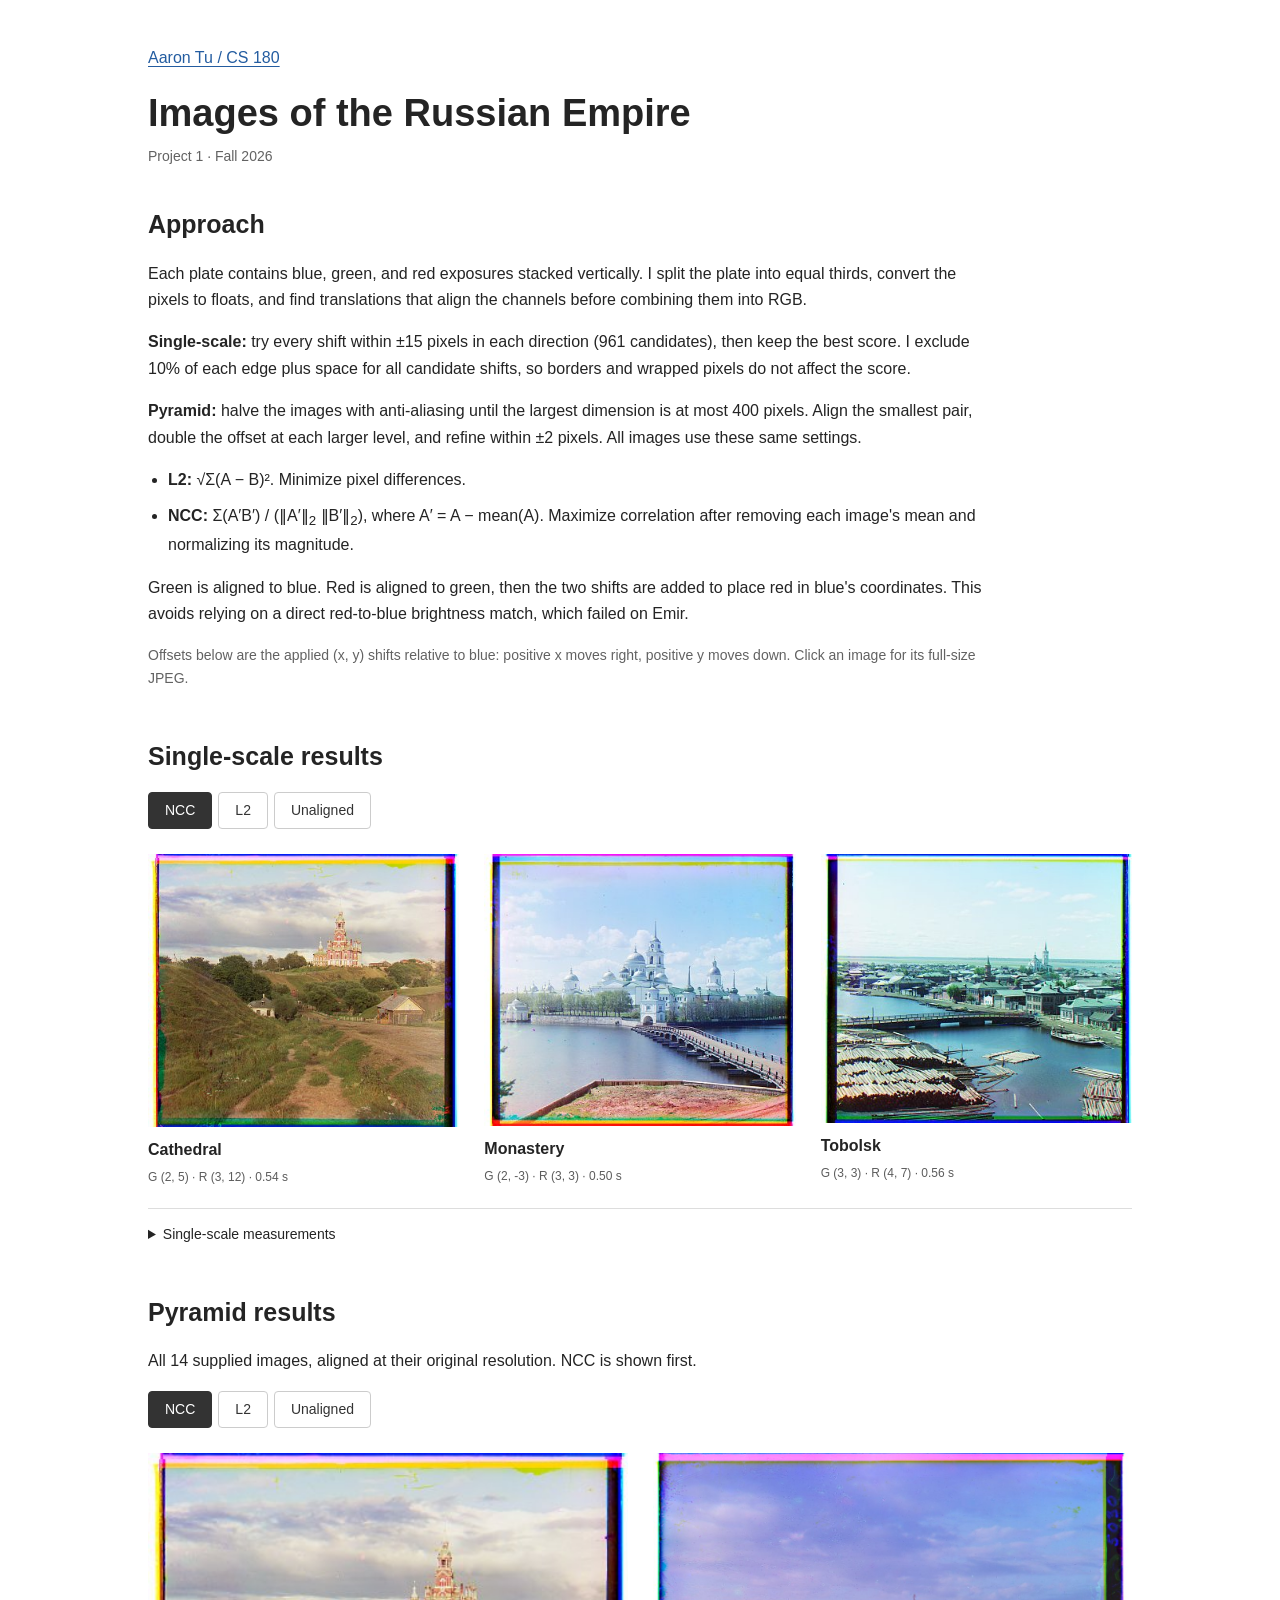
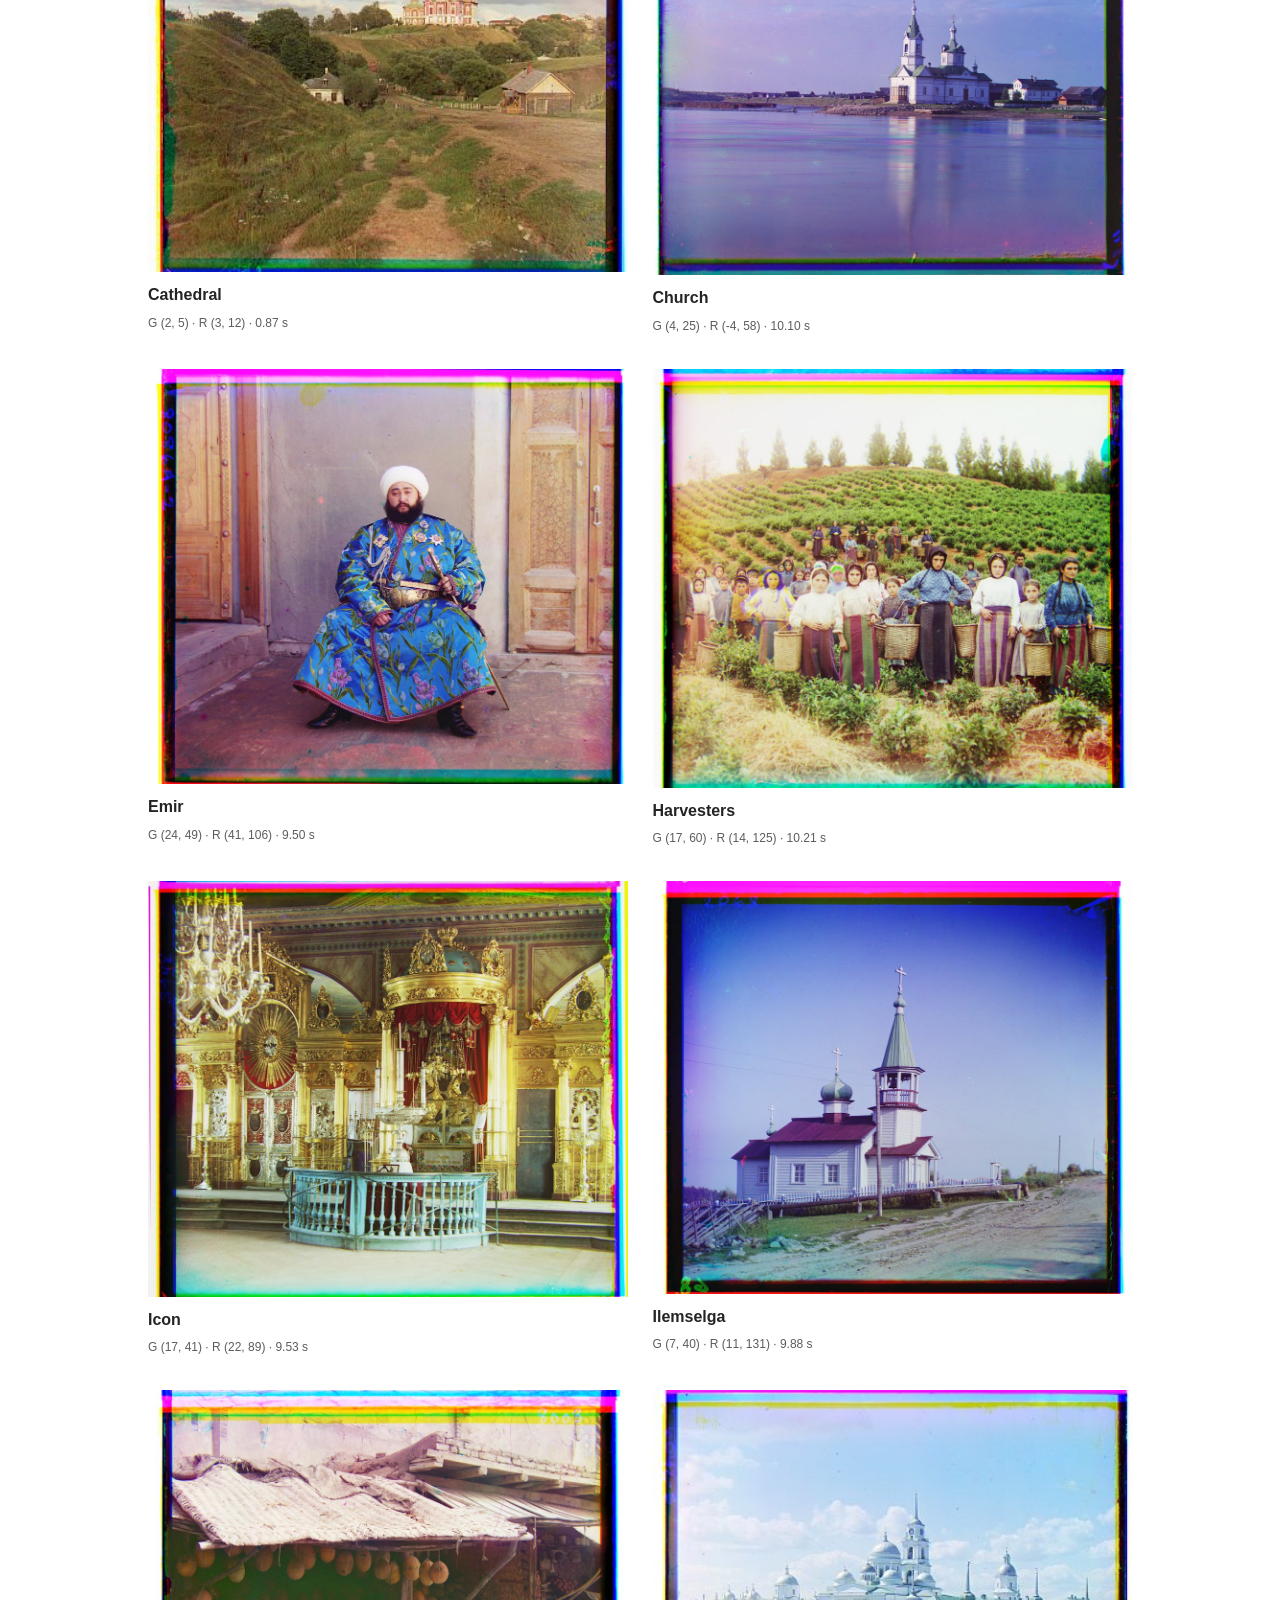
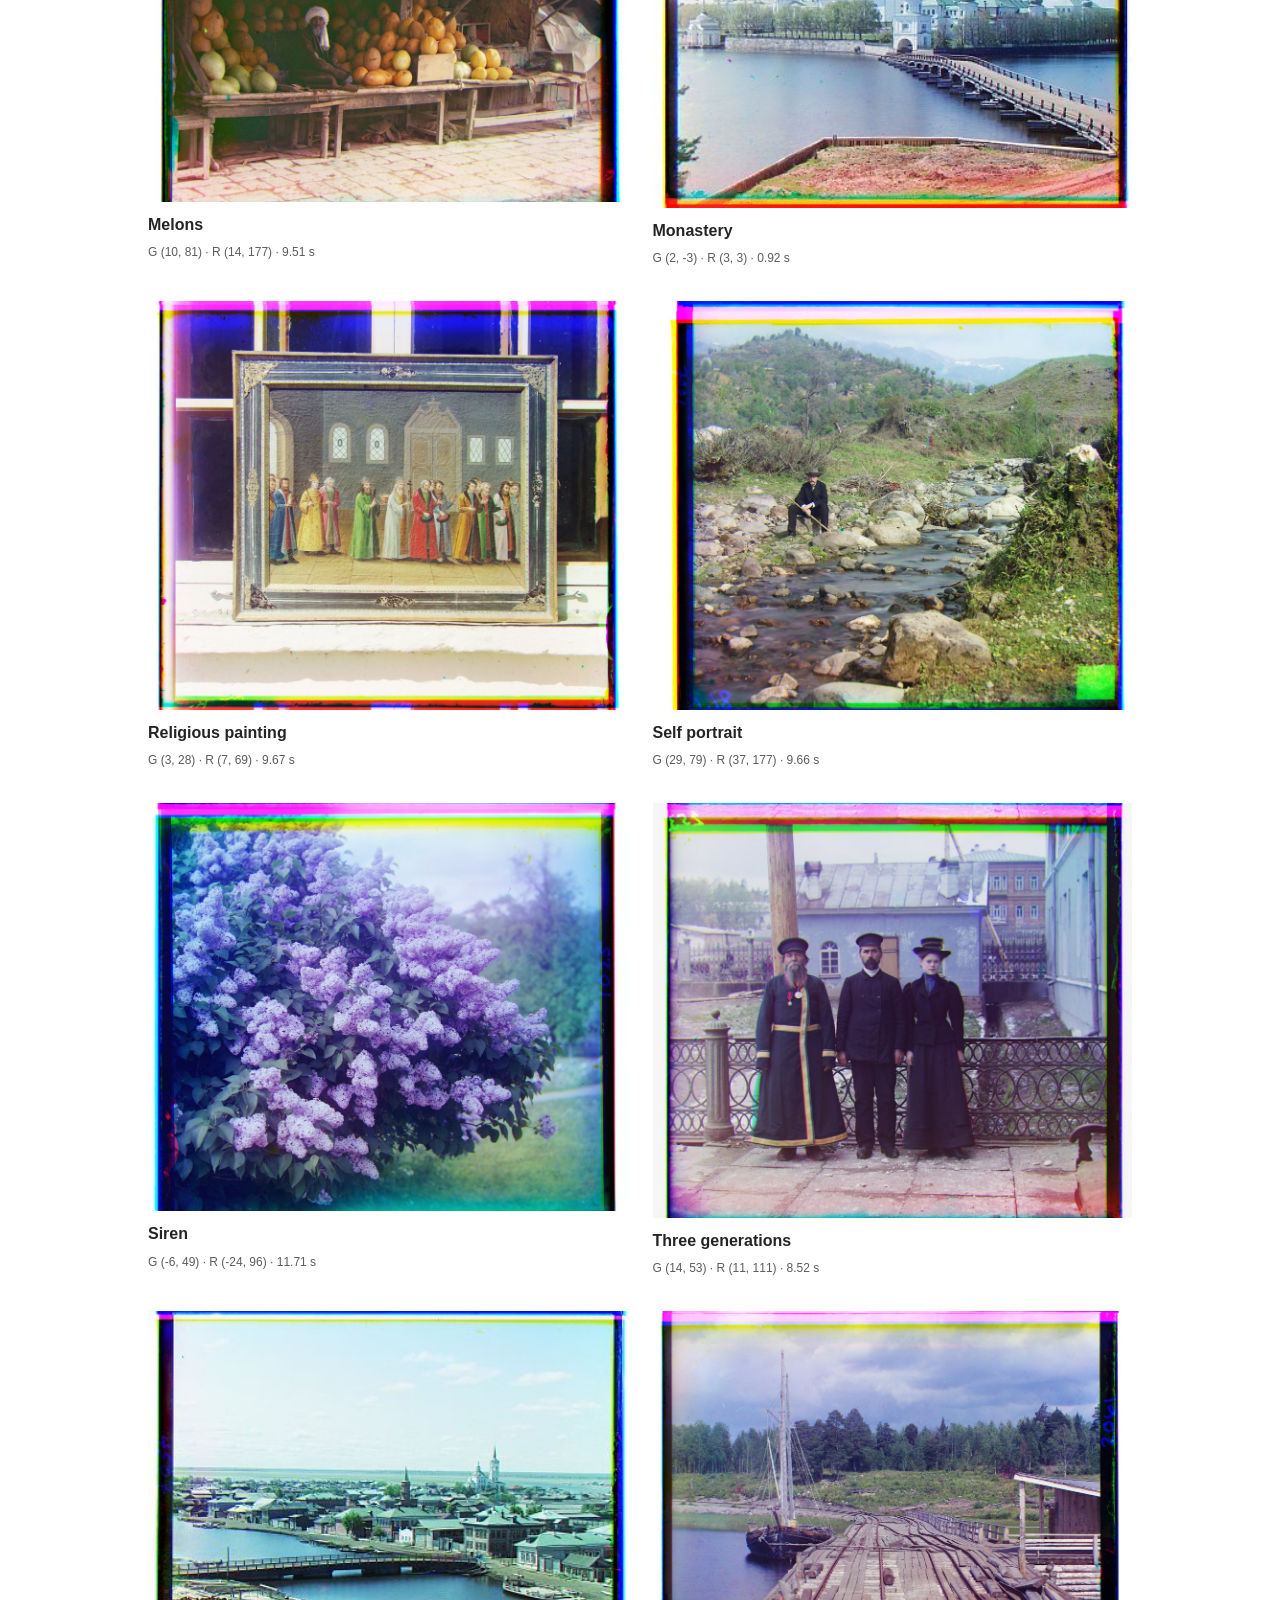
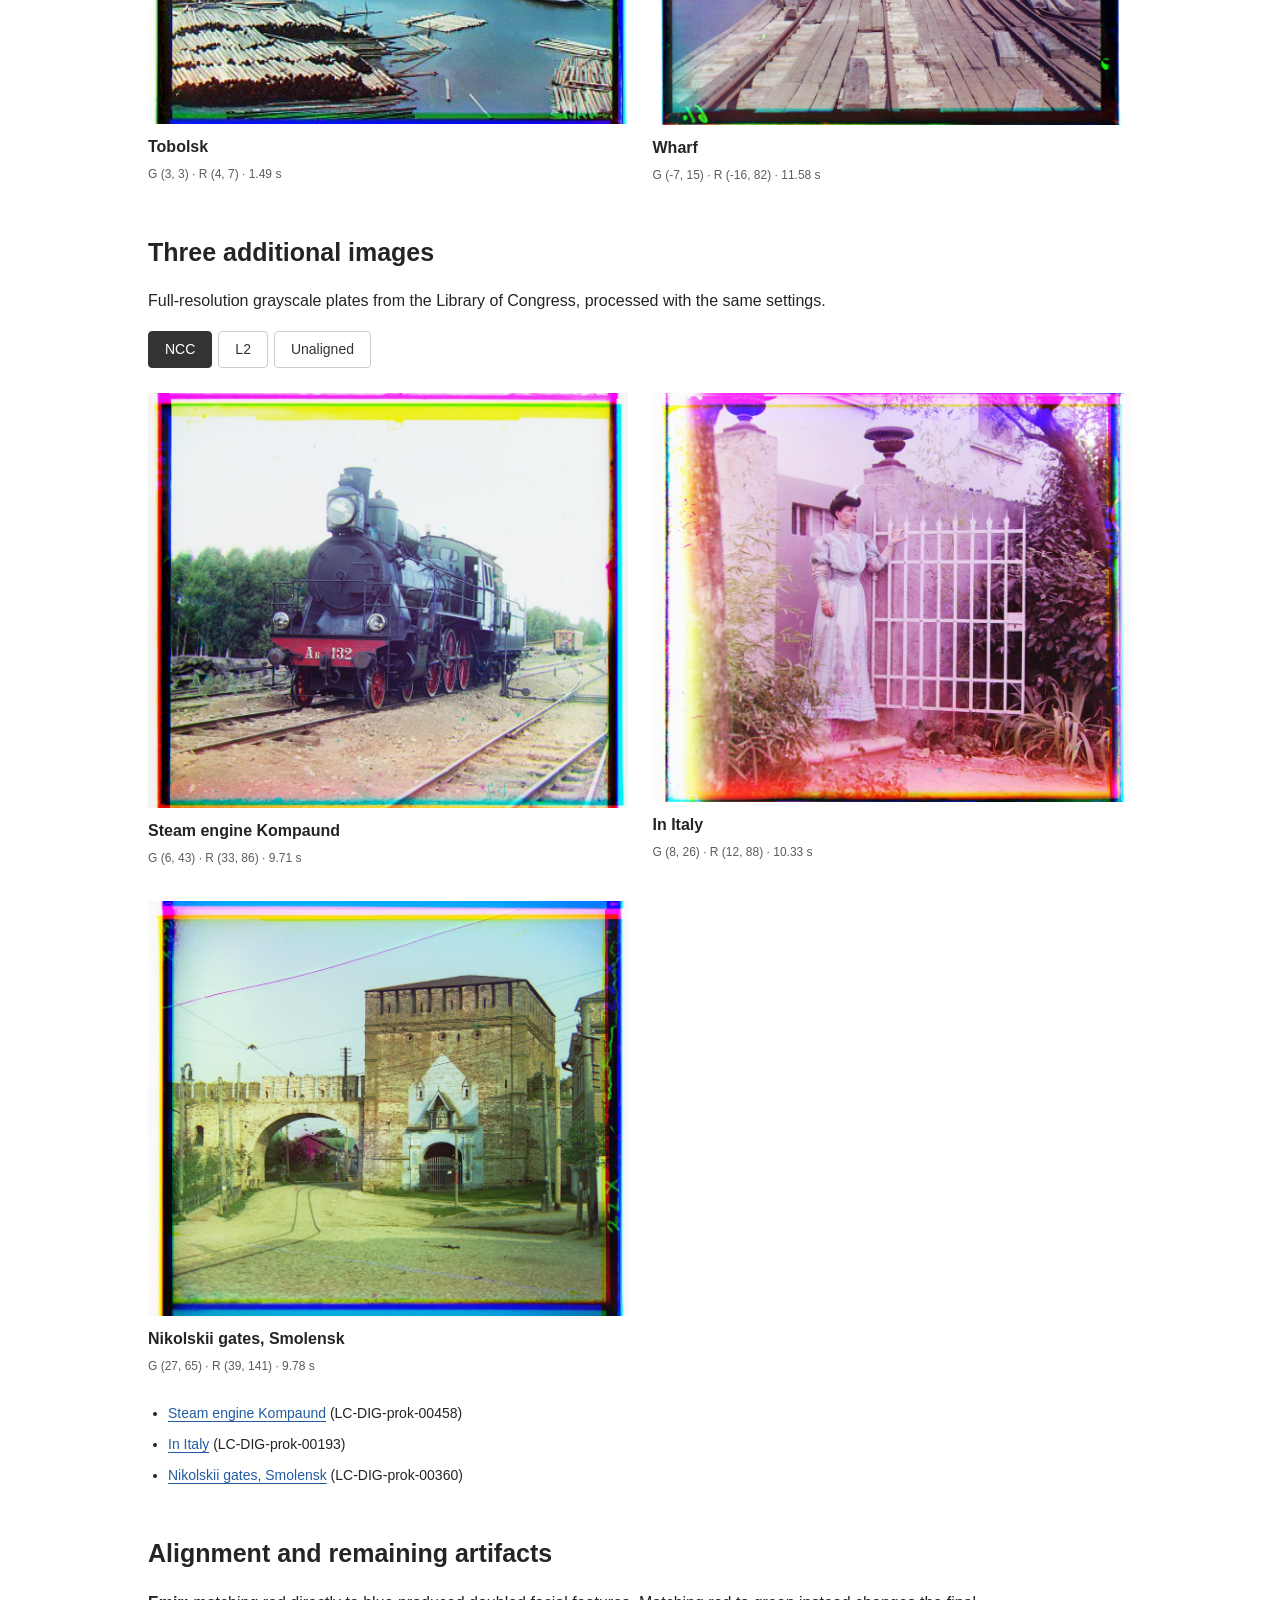
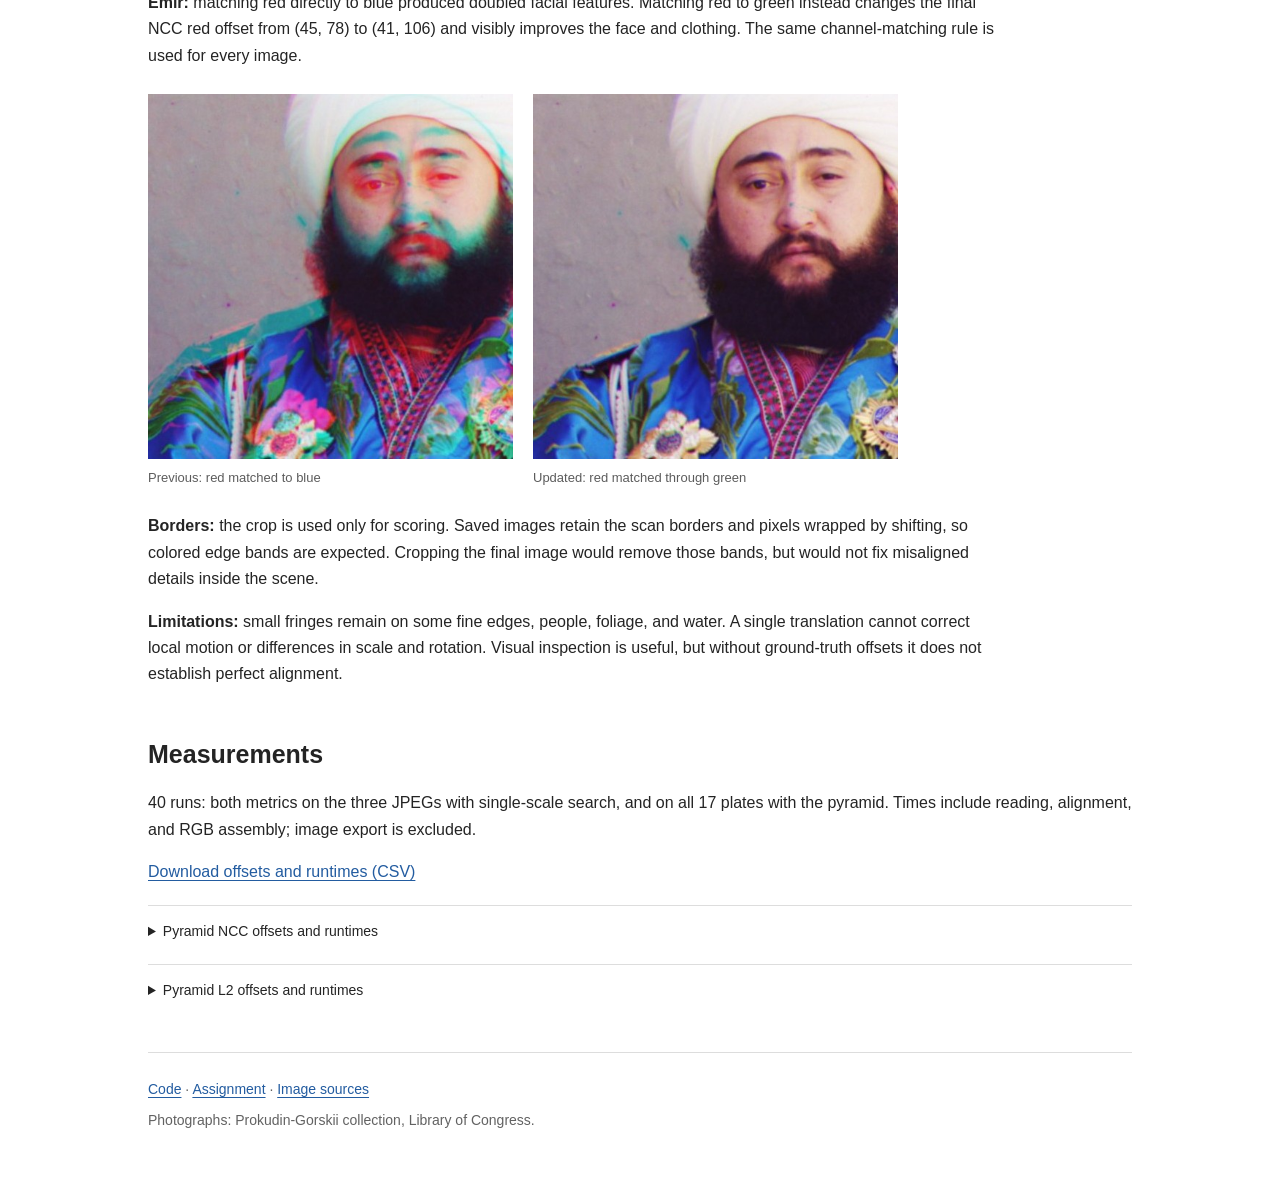
==== commit 6bd6bd03: "Simplify Project 1 report and improve channel alignment" ====
--- a/proj1/index.html
+++ b/proj1/index.html
@@ -3,401 +3,325 @@
 <head>
   <meta charset="UTF-8">
   <meta name="viewport" content="width=device-width, initial-scale=1.0">
-  <meta name="description" content="Aligning three grayscale exposures to reconstruct color photographs from the Prokudin-Gorskii collection. CS 180 Project 1 by Aaron Tu.">
-  <title>Images of the Russian Empire · Aaron Tu</title>
+  <title>Project 1: Images of the Russian Empire | Aaron Tu</title>
   <link rel="stylesheet" href="style.css">
   <script src="gallery.js" defer></script>
 </head>
 <body>
   <a class="skip-link" href="#main">Skip to content</a>
-  <header class="site-header">
-    <a class="home" href="../">Aaron Tu <span>/ CS 180</span></a>
-    <nav aria-label="Project sections"><a href="#method">Method</a><a href="#results">Results</a><a href="#measurements">Measurements</a></nav>
-  </header>
   <main id="main">
-    <section class="hero">
-      <div class="hero-copy">
-        <p class="eyebrow">Fall 2026 · Project 01</p>
-        <h1>Images of the<br>Russian Empire<span class="accent">.</span></h1>
-        <p class="hero-deck">Three grayscale exposures.<br>One photograph in color.</p>
-        <p>A reconstruction of the Prokudin-Gorskii collection through image alignment: searching for the translations that bring red, green, and blue back together.</p>
-        <a class="text-link" href="#results">Explore the reconstructions <span aria-hidden="true">↓</span></a>
-      </div>
-      <figure class="hero-image"><img src="assets/loc_locomotive_pyramid_ncc.jpg" alt="Reconstructed color photograph of a steam locomotive" fetchpriority="high">
-        <figcaption>Steam engine Kompaund, 1910 · Pyramid alignment with NCC</figcaption></figure>
-    </section>
-
-    <div class="stats" aria-label="Evaluation summary">
-      <div><strong>17</strong><span>plates reconstructed</span></div>
-      <div><strong>40</strong><span>measured alignment runs</span></div>
-      <div><strong>2</strong><span>pixel-based metrics</span></div>
-      <div><strong>17.4 s</strong><span>slowest pyramid NCC run</span></div>
-    </div>
-
-    <section id="method" class="section">
-      <p class="eyebrow">01 / The approach</p>
-      <h2>Finding the same scene, three times.</h2>
-      <div class="prose">
-        <p>Sergei Prokudin-Gorskii recorded scenes through three color filters, creating separate grayscale exposures. The digitized plates stack blue, green, and red vertically. Because the exposures do not line up exactly, simply assigning them to RGB channels creates colored outlines and doubled details. <a href="https://www.loc.gov/pictures/collection/prok/">Collection background ↗</a></p>
-        <p>The pipeline divides each plate into three equal-height images, discarding any leftover rows. Pixel values are converted to floats on a common scale. Blue stays fixed; green and red are translated independently to match it. The final array stacks the shifted channels in <strong>R, G, B</strong> order.</p>
-      </div>
-      <ol class="pipeline">
-        <li><span>01</span><h3>Split</h3><p>Separate the stacked B, G, R exposures.</p></li>
-        <li><span>02</span><h3>Compare</h3><p>Score corresponding interior pixels.</p></li>
-        <li><span>03</span><h3>Align</h3><p>Find the best green and red translations.</p></li>
-        <li><span>04</span><h3>Recombine</h3><p>Stack RGB and save the color image.</p></li>
-      </ol>
-      <div class="two-column explanations">
-        <article><h3>Single-scale search</h3><p>Try every integer displacement within ±15 pixels along each axis: 31 × 31 = 961 candidates per channel. Shift the moving image, score it against blue, and keep the best offset. This is practical for the small JPEGs, but its displacement range is too limited for many full-size TIFFs.</p></article>
-        <article><h3>A coarse-to-fine pyramid</h3><p>Recursively resize each channel by ½ with anti-aliasing until its largest dimension is at most 400 pixels. Align there with the ±15 search. At each larger level, double the estimate and refine within ±2 pixels, testing only 25 candidates. The final level still uses full-resolution pixels.</p></article>
-      </div>
-      <div class="pyramid-example" aria-label="Example of offset refinement">
-        <div><small>Small image</small><code>(5, −3)</code></div><span aria-hidden="true">→</span>
-        <div><small>Double the estimate</small><code>(10, −6)</code></div><span aria-hidden="true">→</span>
-        <div><small>Refine at larger size</small><code>dy: 8…12 · dx: −8…−4</code></div>
-      </div>
-      <div class="two-column metric-boxes">
-        <article><span class="tag">Lower is better</span><h3>L2 distance</h3><p class="formula">√Σ(A − B)²</p><p>Measure the difference between corresponding pixel intensities. L2 is simple, but different color channels can have very different brightness values even when their scene details align.</p></article>
-        <article><span class="tag">Higher is better</span><h3>Normalized cross-correlation</h3><p class="formula">Σ(A′B′) / (‖A′‖₂ ‖B′‖₂)</p><p>Here A′ = A − mean(A), and likewise for B. Mean subtraction and normalization reduce sensitivity to brightness and contrast differences. Constant regions receive an unusable score because their denominator is zero.</p></article>
-      </div>
-      <div class="prose">
-        <h3>Borders, coordinates, and fixed parameters</h3>
-        <p>Alignment scores use a fixed interior region for all candidates in a search. Each margin is 10% of the image dimension plus the absolute search-center displacement and search radius. This excludes the photographic border and pixels wrapped by <code>np.roll</code>. The same parameter settings are used across all images.</p>
-        <p>Internally offsets are <code>(dy, dx)</code>, matching array rows and columns. Every table below reports <strong>(x, y) = (dx, dy)</strong>: positive x moves right and positive y moves down. These are the shifts applied to green and red, with blue as the reference.</p>
-        <p>The saved images retain their original borders. Excluding borders from scoring is not automatic output cropping. These results use raw channel pixels with L2 or NCC; no edge features, color correction, or manual per-image offsets are applied.</p>
-      </div>
-    </section>
-
-    <section id="single" class="section gallery-section">
-      <p class="eyebrow">02 / Start small</p><h2>Single-scale alignment.</h2>
-      <p class="section-intro">The three JPEGs provide a quick first test. Both metrics selected the same offsets on all three. Switch to the unaligned view to see the colored fringes the search removes.</p>
+    <header>
+      <a href="../">Aaron Tu / CS 180</a>
+      <h1>Images of the Russian Empire</h1>
+      <p>Project 1 &middot; Fall 2026</p>
+    </header>
+
+    <section id="method">
+      <h2>Approach</h2>
+      <p>Each plate contains blue, green, and red exposures stacked vertically. I split the plate into equal thirds, convert the pixels to floats, and find translations that align the channels before combining them into RGB.</p>
+      <p><strong>Single-scale:</strong> try every shift within &plusmn;15 pixels in each direction (961 candidates), then keep the best score. I exclude 10% of each edge plus space for all candidate shifts, so borders and wrapped pixels do not affect the score.</p>
+      <p><strong>Pyramid:</strong> halve the images with anti-aliasing until the largest dimension is at most 400 pixels. Align the smallest pair, double the offset at each larger level, and refine within &plusmn;2 pixels. All images use these same settings.</p>
+      <ul class="metrics">
+        <li><strong>L2:</strong> &radic;&Sigma;(A &minus; B)&sup2;. Minimize pixel differences.</li>
+        <li><strong>NCC:</strong> &Sigma;(A&prime;B&prime;) / (&#x2016;A&prime;&#x2016;<sub>2</sub> &#x2016;B&prime;&#x2016;<sub>2</sub>), where A&prime; = A &minus; mean(A). Maximize correlation after removing each image's mean and normalizing its magnitude.</li>
+      </ul>
+      <p>Green is aligned to blue. Red is aligned to green, then the two shifts are added to place red in blue's coordinates. This avoids relying on a direct red-to-blue brightness match, which failed on Emir.</p>
+      <p class="small">Offsets below are the applied (x, y) shifts relative to blue: positive x moves right, positive y moves down. Click an image for its full-size JPEG.</p>
+    </section>
+
+    <section id="single" class="gallery-section">
+      <h2>Single-scale results</h2>
       <div class="view-controls" role="group" aria-label="Image comparison for single-scale results">
-          <button type="button" data-view="ncc" aria-pressed="true">NCC alignment</button>
-          <button type="button" data-view="l2" aria-pressed="false">L2 alignment</button>
-          <button type="button" data-view="unaligned" aria-pressed="false">Before alignment</button>
-        </div><p class="view-hint">Switch views to compare. Click an aligned image for the full-resolution JPEG.</p>
-      <div class="gallery"><article class="result-card" data-filename="cathedral.jpg" data-method="single">
+          <button type="button" data-view="ncc" aria-pressed="true">NCC</button>
+          <button type="button" data-view="l2" aria-pressed="false">L2</button>
+          <button type="button" data-view="unaligned" aria-pressed="false">Unaligned</button>
+        </div>
+      <div class="gallery small-gallery"><article class="result-card" data-filename="cathedral.jpg" data-method="single">
           <a class="result-link" href="outputs/cathedral_single_ncc.jpg" aria-label="Open full-resolution Cathedral">
             <img class="result-image" src="assets/cathedral_single_ncc.jpg" alt="Cathedral, aligned with single NCC"
                  width="390" height="341" loading="lazy" decoding="async">
           </a>
           <div class="card-body"><h3>Cathedral</h3>
-            <p class="result-offsets">G (2, 5) · R (3, 12) · 0.83 s</p>
-            <p class="result-note">Church and foreground rooflines align; colored scan borders remain.</p>
+            <p class="result-offsets">G (2, 5) · R (3, 12) · 0.54 s</p>
           </div></article><article class="result-card" data-filename="monastery.jpg" data-method="single">
           <a class="result-link" href="outputs/monastery_single_ncc.jpg" aria-label="Open full-resolution Monastery">
             <img class="result-image" src="assets/monastery_single_ncc.jpg" alt="Monastery, aligned with single NCC"
                  width="391" height="341" loading="lazy" decoding="async">
           </a>
           <div class="card-body"><h3>Monastery</h3>
-            <p class="result-offsets">G (2, -3) · R (2, 3) · 0.79 s</p>
-            <p class="result-note">The monastery and bridge align; color bands remain at the edges.</p>
+            <p class="result-offsets">G (2, -3) · R (3, 3) · 0.50 s</p>
           </div></article><article class="result-card" data-filename="tobolsk.jpg" data-method="single">
           <a class="result-link" href="outputs/tobolsk_single_ncc.jpg" aria-label="Open full-resolution Tobolsk">
             <img class="result-image" src="assets/tobolsk_single_ncc.jpg" alt="Tobolsk, aligned with single NCC"
                  width="396" height="341" loading="lazy" decoding="async">
           </a>
           <div class="card-body"><h3>Tobolsk</h3>
-            <p class="result-offsets">G (3, 3) · R (3, 6) · 0.69 s</p>
-            <p class="result-note">Rooflines and foreground timber align; the cyan cast remains.</p>
+            <p class="result-offsets">G (3, 3) · R (4, 7) · 0.56 s</p>
           </div></article></div>
-      <details><summary>Single-scale offsets and runtimes</summary><div class="table-scroll" tabindex="0" role="region" aria-label="single NCC measurements">
+      <details><summary>Single-scale measurements</summary><div class="table-scroll" tabindex="0" role="region" aria-label="single NCC measurements">
           <table><caption>Single · NCC · applied offsets in (x, y) pixels</caption>
           <thead><tr><th scope="col">Image</th><th scope="col">Output dimensions</th>
           <th scope="col">Green → blue</th><th scope="col">Red → blue</th><th scope="col">Seconds</th></tr></thead>
           <tbody><tr><th scope="row"><a href="outputs/cathedral_single_ncc.jpg">Cathedral</a></th>
             <td>390 × 341</td><td>(2, 5)</td>
-            <td>(3, 12)</td><td>0.83</td></tr><tr><th scope="row"><a href="outputs/monastery_single_ncc.jpg">Monastery</a></th>
+            <td>(3, 12)</td><td>0.54</td></tr><tr><th scope="row"><a href="outputs/monastery_single_ncc.jpg">Monastery</a></th>
             <td>391 × 341</td><td>(2, -3)</td>
-            <td>(2, 3)</td><td>0.79</td></tr><tr><th scope="row"><a href="outputs/tobolsk_single_ncc.jpg">Tobolsk</a></th>
+            <td>(3, 3)</td><td>0.50</td></tr><tr><th scope="row"><a href="outputs/tobolsk_single_ncc.jpg">Tobolsk</a></th>
             <td>396 × 341</td><td>(3, 3)</td>
-            <td>(3, 6)</td><td>0.69</td></tr></tbody></table></div><div class="table-scroll" tabindex="0" role="region" aria-label="single L2 measurements">
+            <td>(4, 7)</td><td>0.56</td></tr></tbody></table></div><div class="table-scroll" tabindex="0" role="region" aria-label="single L2 measurements">
           <table><caption>Single · L2 · applied offsets in (x, y) pixels</caption>
           <thead><tr><th scope="col">Image</th><th scope="col">Output dimensions</th>
           <th scope="col">Green → blue</th><th scope="col">Red → blue</th><th scope="col">Seconds</th></tr></thead>
           <tbody><tr><th scope="row"><a href="outputs/cathedral_single_l2.jpg">Cathedral</a></th>
             <td>390 × 341</td><td>(2, 5)</td>
-            <td>(3, 12)</td><td>0.33</td></tr><tr><th scope="row"><a href="outputs/monastery_single_l2.jpg">Monastery</a></th>
+            <td>(3, 12)</td><td>0.21</td></tr><tr><th scope="row"><a href="outputs/monastery_single_l2.jpg">Monastery</a></th>
             <td>391 × 341</td><td>(2, -3)</td>
-            <td>(2, 3)</td><td>0.37</td></tr><tr><th scope="row"><a href="outputs/tobolsk_single_l2.jpg">Tobolsk</a></th>
+            <td>(3, 3)</td><td>0.20</td></tr><tr><th scope="row"><a href="outputs/tobolsk_single_l2.jpg">Tobolsk</a></th>
             <td>396 × 341</td><td>(3, 3)</td>
-            <td>(3, 6)</td><td>0.26</td></tr></tbody></table></div></details>
-    </section>
-
-    <section id="results" class="section gallery-section">
-      <p class="eyebrow">03 / The supplied collection</p><h2>Fourteen plates, at full resolution.</h2>
-      <p class="section-intro">Every supplied image was evaluated using the pyramid with both metrics, including the JPEGs. NCC is shown first. The gallery previews are resized for the web; the linked JPEGs retain the full reconstructed dimensions.</p>
+            <td>(4, 7)</td><td>0.18</td></tr></tbody></table></div></details>
+    </section>
+
+    <section id="results" class="gallery-section">
+      <h2>Pyramid results</h2>
+      <p>All 14 supplied images, aligned at their original resolution. NCC is shown first.</p>
       <div class="view-controls" role="group" aria-label="Image comparison for provided plates">
-          <button type="button" data-view="ncc" aria-pressed="true">NCC alignment</button>
-          <button type="button" data-view="l2" aria-pressed="false">L2 alignment</button>
-          <button type="button" data-view="unaligned" aria-pressed="false">Before alignment</button>
-        </div><p class="view-hint">Switch views to compare. Click an aligned image for the full-resolution JPEG.</p>
+          <button type="button" data-view="ncc" aria-pressed="true">NCC</button>
+          <button type="button" data-view="l2" aria-pressed="false">L2</button>
+          <button type="button" data-view="unaligned" aria-pressed="false">Unaligned</button>
+        </div>
       <div class="gallery"><article class="result-card" data-filename="cathedral.jpg" data-method="pyramid">
           <a class="result-link" href="outputs/cathedral_pyramid_ncc.jpg" aria-label="Open full-resolution Cathedral">
             <img class="result-image" src="assets/cathedral_pyramid_ncc.jpg" alt="Cathedral, aligned with pyramid NCC"
                  width="390" height="341" loading="lazy" decoding="async">
           </a>
           <div class="card-body"><h3>Cathedral</h3>
-            <p class="result-offsets">G (2, 5) · R (3, 12) · 0.68 s</p>
-            <p class="result-note">Church and foreground rooflines align; colored scan borders remain.</p>
+            <p class="result-offsets">G (2, 5) · R (3, 12) · 0.87 s</p>
           </div></article><article class="result-card" data-filename="church.tif" data-method="pyramid">
           <a class="result-link" href="outputs/church_pyramid_ncc.jpg" aria-label="Open full-resolution Church">
             <img class="result-image" src="assets/church_pyramid_ncc.jpg" alt="Church, aligned with pyramid NCC"
                  width="3634" height="3202" loading="lazy" decoding="async">
           </a>
           <div class="card-body"><h3>Church</h3>
-            <p class="result-offsets">G (4, 25) · R (-4, 58) · 11.96 s</p>
-            <p class="result-note">The towers align; the blue-purple cast and colored borders remain.</p>
+            <p class="result-offsets">G (4, 25) · R (-4, 58) · 10.10 s</p>
           </div></article><article class="result-card" data-filename="emir.tif" data-method="pyramid">
           <a class="result-link" href="outputs/emir_pyramid_ncc.jpg" aria-label="Open full-resolution Emir">
             <img class="result-image" src="assets/emir_pyramid_ncc.jpg" alt="Emir, aligned with pyramid NCC"
                  width="3702" height="3209" loading="lazy" decoding="async">
           </a>
           <div class="card-body"><h3>Emir</h3>
-            <p class="result-offsets">G (24, 49) · R (45, 78) · 17.40 s</p>
-            <p class="result-note">Failure: visible color separation around the hat, face, and clothing.</p>
+            <p class="result-offsets">G (24, 49) · R (41, 106) · 9.50 s</p>
           </div></article><article class="result-card" data-filename="harvesters.tif" data-method="pyramid">
           <a class="result-link" href="outputs/harvesters_pyramid_ncc.jpg" aria-label="Open full-resolution Harvesters">
             <img class="result-image" src="assets/harvesters_pyramid_ncc.jpg" alt="Harvesters, aligned with pyramid NCC"
                  width="3683" height="3218" loading="lazy" decoding="async">
           </a>
           <div class="card-body"><h3>Harvesters</h3>
-            <p class="result-offsets">G (17, 60) · R (14, 124) · 12.74 s</p>
-            <p class="result-note">The group and field largely align; some local fringes remain on people.</p>
+            <p class="result-offsets">G (17, 60) · R (14, 125) · 10.21 s</p>
           </div></article><article class="result-card" data-filename="icon.tif" data-method="pyramid">
           <a class="result-link" href="outputs/icon_pyramid_ncc.jpg" aria-label="Open full-resolution Icon">
             <img class="result-image" src="assets/icon_pyramid_ncc.jpg" alt="Icon, aligned with pyramid NCC"
                  width="3741" height="3244" loading="lazy" decoding="async">
           </a>
           <div class="card-body"><h3>Icon</h3>
-            <p class="result-offsets">G (17, 41) · R (23, 89) · 12.33 s</p>
-            <p class="result-note">Columns, railings, and architectural ornament align.</p>
+            <p class="result-offsets">G (17, 41) · R (22, 89) · 9.53 s</p>
           </div></article><article class="result-card" data-filename="ilemselga.tif" data-method="pyramid">
           <a class="result-link" href="outputs/ilemselga_pyramid_ncc.jpg" aria-label="Open full-resolution Ilemselga">
             <img class="result-image" src="assets/ilemselga_pyramid_ncc.jpg" alt="Ilemselga, aligned with pyramid NCC"
                  width="3800" height="3270" loading="lazy" decoding="async">
           </a>
           <div class="card-body"><h3>Ilemselga</h3>
-            <p class="result-offsets">G (7, 40) · R (11, 130) · 13.92 s</p>
-            <p class="result-note">The church facade and roofline align; colored borders remain.</p>
+            <p class="result-offsets">G (7, 40) · R (11, 131) · 9.88 s</p>
           </div></article><article class="result-card" data-filename="melons.tif" data-method="pyramid">
           <a class="result-link" href="outputs/melons_pyramid_ncc.jpg" aria-label="Open full-resolution Melons">
             <img class="result-image" src="assets/melons_pyramid_ncc.jpg" alt="Melons, aligned with pyramid NCC"
                  width="3770" height="3241" loading="lazy" decoding="async">
           </a>
           <div class="card-body"><h3>Melons</h3>
-            <p class="result-offsets">G (10, 81) · R (13, 178) · 11.77 s</p>
-            <p class="result-note">The stall, roof, and melon outlines largely align.</p>
+            <p class="result-offsets">G (10, 81) · R (14, 177) · 9.51 s</p>
           </div></article><article class="result-card" data-filename="monastery.jpg" data-method="pyramid">
           <a class="result-link" href="outputs/monastery_pyramid_ncc.jpg" aria-label="Open full-resolution Monastery">
             <img class="result-image" src="assets/monastery_pyramid_ncc.jpg" alt="Monastery, aligned with pyramid NCC"
                  width="391" height="341" loading="lazy" decoding="async">
           </a>
           <div class="card-body"><h3>Monastery</h3>
-            <p class="result-offsets">G (2, -3) · R (2, 3) · 1.15 s</p>
-            <p class="result-note">The monastery and bridge align; color bands remain at the edges.</p>
+            <p class="result-offsets">G (2, -3) · R (3, 3) · 0.92 s</p>
           </div></article><article class="result-card" data-filename="religous_painting.tif" data-method="pyramid">
           <a class="result-link" href="outputs/religous_painting_pyramid_ncc.jpg" aria-label="Open full-resolution Religious painting">
             <img class="result-image" src="assets/religous_painting_pyramid_ncc.jpg" alt="Religious painting, aligned with pyramid NCC"
                  width="3742" height="3193" loading="lazy" decoding="async">
           </a>
           <div class="card-body"><h3>Religious painting</h3>
-            <p class="result-offsets">G (3, 28) · R (7, 68) · 12.24 s</p>
-            <p class="result-note">The picture frame and painted figures align; border damage remains.</p>
+            <p class="result-offsets">G (3, 28) · R (7, 69) · 9.67 s</p>
           </div></article><article class="result-card" data-filename="self_portrait.tif" data-method="pyramid">
           <a class="result-link" href="outputs/self_portrait_pyramid_ncc.jpg" aria-label="Open full-resolution Self portrait">
             <img class="result-image" src="assets/self_portrait_pyramid_ncc.jpg" alt="Self portrait, aligned with pyramid NCC"
                  width="3810" height="3251" loading="lazy" decoding="async">
           </a>
           <div class="card-body"><h3>Self portrait</h3>
-            <p class="result-offsets">G (29, 79) · R (37, 176) · 11.99 s</p>
-            <p class="result-note">The figure and rocks align; local color artifacts remain in water and foliage.</p>
+            <p class="result-offsets">G (29, 79) · R (37, 177) · 9.66 s</p>
           </div></article><article class="result-card" data-filename="siren.tif" data-method="pyramid">
           <a class="result-link" href="outputs/siren_pyramid_ncc.jpg" aria-label="Open full-resolution Siren">
             <img class="result-image" src="assets/siren_pyramid_ncc.jpg" alt="Siren, aligned with pyramid NCC"
                  width="3817" height="3250" loading="lazy" decoding="async">
           </a>
           <div class="card-body"><h3>Siren</h3>
-            <p class="result-offsets">G (-6, 49) · R (-25, 96) · 15.43 s</p>
-            <p class="result-note">The main flower clusters align; fine foliage retains some color fringes.</p>
+            <p class="result-offsets">G (-6, 49) · R (-24, 96) · 11.71 s</p>
           </div></article><article class="result-card" data-filename="three_generations.tif" data-method="pyramid">
           <a class="result-link" href="outputs/three_generations_pyramid_ncc.jpg" aria-label="Open full-resolution Three generations">
             <img class="result-image" src="assets/three_generations_pyramid_ncc.jpg" alt="Three generations, aligned with pyramid NCC"
                  width="3714" height="3209" loading="lazy" decoding="async">
           </a>
           <div class="card-body"><h3>Three generations</h3>
-            <p class="result-offsets">G (14, 53) · R (11, 111) · 12.11 s</p>
-            <p class="result-note">Faces, clothing, and railings largely align; minor local fringes remain.</p>
+            <p class="result-offsets">G (14, 53) · R (11, 111) · 8.52 s</p>
           </div></article><article class="result-card" data-filename="tobolsk.jpg" data-method="pyramid">
           <a class="result-link" href="outputs/tobolsk_pyramid_ncc.jpg" aria-label="Open full-resolution Tobolsk">
             <img class="result-image" src="assets/tobolsk_pyramid_ncc.jpg" alt="Tobolsk, aligned with pyramid NCC"
                  width="396" height="341" loading="lazy" decoding="async">
           </a>
           <div class="card-body"><h3>Tobolsk</h3>
-            <p class="result-offsets">G (3, 3) · R (3, 6) · 1.18 s</p>
-            <p class="result-note">Rooflines and foreground timber align; the cyan cast remains.</p>
+            <p class="result-offsets">G (3, 3) · R (4, 7) · 1.49 s</p>
           </div></article><article class="result-card" data-filename="wharf.tif" data-method="pyramid">
           <a class="result-link" href="outputs/wharf_pyramid_ncc.jpg" aria-label="Open full-resolution Wharf">
             <img class="result-image" src="assets/wharf_pyramid_ncc.jpg" alt="Wharf, aligned with pyramid NCC"
                  width="3761" height="3244" loading="lazy" decoding="async">
           </a>
           <div class="card-body"><h3>Wharf</h3>
-            <p class="result-offsets">G (-7, 15) · R (-16, 83) · 14.62 s</p>
-            <p class="result-note">The pier and boat align; water and the scan border retain color artifacts.</p>
+            <p class="result-offsets">G (-7, 15) · R (-16, 82) · 11.58 s</p>
           </div></article></div>
     </section>
 
-    <section id="additional" class="section gallery-section">
-      <p class="eyebrow">04 / Beyond the supplied images</p><h2>Three more plates from the archive.</h2>
-      <p class="section-intro">A locomotive, a portrait, and a city gate test the same pipeline on additional subjects. The inputs are full-resolution stacked grayscale TIFFs downloaded from the Library of Congress, rather than its finished color composites.</p>
+    <section id="additional" class="gallery-section">
+      <h2>Three additional images</h2>
+      <p>Full-resolution grayscale plates from the Library of Congress, processed with the same settings.</p>
       <div class="view-controls" role="group" aria-label="Image comparison for additional plates">
-          <button type="button" data-view="ncc" aria-pressed="true">NCC alignment</button>
-          <button type="button" data-view="l2" aria-pressed="false">L2 alignment</button>
-          <button type="button" data-view="unaligned" aria-pressed="false">Before alignment</button>
-        </div><p class="view-hint">Switch views to compare. Click an aligned image for the full-resolution JPEG.</p>
+          <button type="button" data-view="ncc" aria-pressed="true">NCC</button>
+          <button type="button" data-view="l2" aria-pressed="false">L2</button>
+          <button type="button" data-view="unaligned" aria-pressed="false">Unaligned</button>
+        </div>
       <div class="gallery"><article class="result-card" data-filename="loc_locomotive.tif" data-method="pyramid">
           <a class="result-link" href="outputs/loc_locomotive_pyramid_ncc.jpg" aria-label="Open full-resolution Steam engine Kompaund">
             <img class="result-image" src="assets/loc_locomotive_pyramid_ncc.jpg" alt="Steam engine Kompaund, aligned with pyramid NCC"
                  width="3741" height="3238" loading="lazy" decoding="async">
           </a>
           <div class="card-body"><h3>Steam engine Kompaund</h3>
-            <p class="result-offsets">G (6, 43) · R (32, 87) · 14.96 s</p>
-            <p class="result-note">The engine and rails largely align; colored borders and small edge fringes remain.</p>
+            <p class="result-offsets">G (6, 43) · R (33, 86) · 9.71 s</p>
           </div></article><article class="result-card" data-filename="loc_in_italy.tif" data-method="pyramid">
           <a class="result-link" href="outputs/loc_in_italy_pyramid_ncc.jpg" aria-label="Open full-resolution In Italy">
             <img class="result-image" src="assets/loc_in_italy_pyramid_ncc.jpg" alt="In Italy, aligned with pyramid NCC"
                  width="3807" height="3247" loading="lazy" decoding="async">
           </a>
           <div class="card-body"><h3>In Italy</h3>
-            <p class="result-offsets">G (8, 26) · R (12, 88) · 13.38 s</p>
-            <p class="result-note">The woman and gate align; a magenta cast and damaged borders remain.</p>
+            <p class="result-offsets">G (8, 26) · R (12, 88) · 10.33 s</p>
           </div></article><article class="result-card" data-filename="loc_nikolskii_gates.tif" data-method="pyramid">
           <a class="result-link" href="outputs/loc_nikolskii_gates_pyramid_ncc.jpg" aria-label="Open full-resolution Nikolskii gates, Smolensk">
             <img class="result-image" src="assets/loc_nikolskii_gates_pyramid_ncc.jpg" alt="Nikolskii gates, Smolensk, aligned with pyramid NCC"
                  width="3732" height="3228" loading="lazy" decoding="async">
           </a>
           <div class="card-body"><h3>Nikolskii gates, Smolensk</h3>
-            <p class="result-offsets">G (27, 65) · R (38, 140) · 12.35 s</p>
-            <p class="result-note">The gateway and brickwork align; thin wires retain some color fringes.</p>
+            <p class="result-offsets">G (27, 65) · R (39, 141) · 9.78 s</p>
           </div></article></div>
-      <div class="source-box"><h3>Original photographs</h3><ul><li><a href="https://www.loc.gov/pictures/item/2018679302/">Steam engine Kompaund</a>:
-      Steam engine with a Schmidt super-heater, photographed in 1910. <span class="source-id">LC-DIG-prok-00458</span>.
-      <a href="https://tile.loc.gov/storage-services/master/pnp/prok/00400/00458u.tif">Original stacked TIFF</a>.</li><li><a href="https://www.loc.gov/pictures/collection/prok/item/2018679070/">In Italy</a>:
-      A woman in formal dress beside a gate, photographed between 1905 and 1915. <span class="source-id">LC-DIG-prok-00193</span>.
-      <a href="https://tile.loc.gov/storage-services/master/pnp/prok/00100/00193u.tif">Original stacked TIFF</a>.</li><li><a href="https://www.loc.gov/pictures/item/2018680024/">Nikolskii gates, Smolensk</a>:
-      The Nikolskii gates in Smolensk, photographed in 1912. <span class="source-id">LC-DIG-prok-00360</span>.
-      <a href="https://tile.loc.gov/storage-services/master/pnp/prok/00300/00360u.tif">Original stacked TIFF</a>.</li></ul>
-        <p>Photographs by Sergei Mikhailovich Prokudin-Gorskii. Prokudin-Gorskii photograph collection, Library of Congress, Prints and Photographs Division. Source URLs and input checksums are recorded in <a href="sources.json">sources.json</a>.</p></div>
-    </section>
-
-    <section id="discussion" class="section">
-      <p class="eyebrow">05 / What works, what remains</p><h2>Alignment is only part of restoration.</h2>
-      <div class="two-column comparison">
-        <figure><a href="outputs/church_pyramid_l2.jpg"><img src="assets/church_pyramid_l2.jpg" alt="Church with a visibly displaced red channel under L2 alignment" loading="lazy"></a><figcaption>Church · L2 · red channel displaced</figcaption></figure>
-        <figure><a href="outputs/church_pyramid_ncc.jpg"><img src="assets/church_pyramid_ncc.jpg" alt="Church with its towers aligned using NCC" loading="lazy"></a><figcaption>Church · NCC · towers align</figcaption></figure>
+      <ul class="sources"><li><a href="https://www.loc.gov/pictures/item/2018679302/">Steam engine Kompaund</a> (LC-DIG-prok-00458)</li><li><a href="https://www.loc.gov/pictures/collection/prok/item/2018679070/">In Italy</a> (LC-DIG-prok-00193)</li><li><a href="https://www.loc.gov/pictures/item/2018680024/">Nikolskii gates, Smolensk</a> (LC-DIG-prok-00360)</li></ul>
+    </section>
+
+    <section id="discussion">
+      <h2>Alignment and remaining artifacts</h2>
+      <p><strong>Emir:</strong> matching red directly to blue produced doubled facial features. Matching red to green instead changes the final NCC red offset from (45, 78) to (41, 106) and visibly improves the face and clothing. The same channel-matching rule is used for every image.</p>
+      <div class="comparison">
+        <figure><img src="assets/emir_direct_blue_detail.jpg" alt="Emir detail before the change, with doubled facial features" width="500" height="500" loading="lazy"><figcaption>Previous: red matched to blue</figcaption></figure>
+        <figure><img src="assets/emir_via_green_detail.jpg" alt="Emir detail after matching red through green, with facial features aligned" width="500" height="500" loading="lazy"><figcaption>Updated: red matched through green</figcaption></figure>
       </div>
-      <div class="prose">
-        <h3>Metric choice changes the answer</h3><p>On Church, L2 selects red offset (270, 64), while NCC selects (−4, 58). The L2 result has conspicuous doubled architecture. NCC brings the towers together. This is consistent with L2 being sensitive to channel brightness differences; normalizing the pixel values produces a better match here.</p>
-        <h3>The difficult case: Emir</h3><p>Emir remains visibly imperfect with both metrics, especially around the face, hat, and richly colored clothing. Different fabrics respond very differently to the color filters, so corresponding regions do not follow one simple brightness relationship. An incorrect estimate at a coarse scale can also persist because later levels search only nearby. Edge-based matching would be a useful next experiment, but is not included in this baseline.</p>
-        <h3>Remaining artifacts</h3><p>The other supplied NCC results show substantially aligned scene structure in visual inspection. Borders remain colored because the shifted exposures cover different areas. Moving foliage, water, and people can also produce local fringes that one global translation cannot remove. No numerical ground-truth offsets were available; the per-image notes describe visual inspection, not a measured accuracy score.</p>
-        <p>No bells and whistles are claimed. Automatic border detection, white balance, contrast adjustment, and more flexible transformations are possible extensions.</p>
-      </div>
-    </section>
-
-    <section id="measurements" class="section">
-      <p class="eyebrow">06 / Reproducible results</p><h2>Every offset, every run.</h2>
-      <p class="section-intro">Times include input reading, alignment, and RGB assembly; JPEG export is excluded. Runs were performed sequentially. Total measured processing across all 40 runs: <strong>294.4 seconds</strong>. The pyramid NCC runs stayed below one minute per image.</p>
-      <p class="download-links"><a href="results.csv" download>Download CSV ↓</a><a href="results.json">View JSON ↗</a><a href="https://github.com/AaronTu6/cs180/tree/main/proj1">Browse the code ↗</a></p>
-      <div class="table-scroll" tabindex="0" role="region" aria-label="pyramid NCC measurements">
+      <p><strong>Borders:</strong> the crop is used only for scoring. Saved images retain the scan borders and pixels wrapped by shifting, so colored edge bands are expected. Cropping the final image would remove those bands, but would not fix misaligned details inside the scene.</p>
+      <p><strong>Limitations:</strong> small fringes remain on some fine edges, people, foliage, and water. A single translation cannot correct local motion or differences in scale and rotation. Visual inspection is useful, but without ground-truth offsets it does not establish perfect alignment.</p>
+    </section>
+
+    <section id="measurements">
+      <h2>Measurements</h2>
+      <p>40 runs: both metrics on the three JPEGs with single-scale search, and on all 17 plates with the pyramid. Times include reading, alignment, and RGB assembly; image export is excluded.</p>
+      <p><a href="results.csv" download>Download offsets and runtimes (CSV)</a></p>
+      <details><summary>Pyramid NCC offsets and runtimes</summary><div class="table-scroll" tabindex="0" role="region" aria-label="pyramid NCC measurements">
           <table><caption>Pyramid · NCC · applied offsets in (x, y) pixels</caption>
           <thead><tr><th scope="col">Image</th><th scope="col">Output dimensions</th>
           <th scope="col">Green → blue</th><th scope="col">Red → blue</th><th scope="col">Seconds</th></tr></thead>
           <tbody><tr><th scope="row"><a href="outputs/cathedral_pyramid_ncc.jpg">Cathedral</a></th>
             <td>390 × 341</td><td>(2, 5)</td>
-            <td>(3, 12)</td><td>0.68</td></tr><tr><th scope="row"><a href="outputs/church_pyramid_ncc.jpg">Church</a></th>
+            <td>(3, 12)</td><td>0.87</td></tr><tr><th scope="row"><a href="outputs/church_pyramid_ncc.jpg">Church</a></th>
             <td>3634 × 3202</td><td>(4, 25)</td>
-            <td>(-4, 58)</td><td>11.96</td></tr><tr><th scope="row"><a href="outputs/emir_pyramid_ncc.jpg">Emir</a></th>
+            <td>(-4, 58)</td><td>10.10</td></tr><tr><th scope="row"><a href="outputs/emir_pyramid_ncc.jpg">Emir</a></th>
             <td>3702 × 3209</td><td>(24, 49)</td>
-            <td>(45, 78)</td><td>17.40</td></tr><tr><th scope="row"><a href="outputs/harvesters_pyramid_ncc.jpg">Harvesters</a></th>
+            <td>(41, 106)</td><td>9.50</td></tr><tr><th scope="row"><a href="outputs/harvesters_pyramid_ncc.jpg">Harvesters</a></th>
             <td>3683 × 3218</td><td>(17, 60)</td>
-            <td>(14, 124)</td><td>12.74</td></tr><tr><th scope="row"><a href="outputs/icon_pyramid_ncc.jpg">Icon</a></th>
+            <td>(14, 125)</td><td>10.21</td></tr><tr><th scope="row"><a href="outputs/icon_pyramid_ncc.jpg">Icon</a></th>
             <td>3741 × 3244</td><td>(17, 41)</td>
-            <td>(23, 89)</td><td>12.33</td></tr><tr><th scope="row"><a href="outputs/ilemselga_pyramid_ncc.jpg">Ilemselga</a></th>
+            <td>(22, 89)</td><td>9.53</td></tr><tr><th scope="row"><a href="outputs/ilemselga_pyramid_ncc.jpg">Ilemselga</a></th>
             <td>3800 × 3270</td><td>(7, 40)</td>
-            <td>(11, 130)</td><td>13.92</td></tr><tr><th scope="row"><a href="outputs/melons_pyramid_ncc.jpg">Melons</a></th>
+            <td>(11, 131)</td><td>9.88</td></tr><tr><th scope="row"><a href="outputs/melons_pyramid_ncc.jpg">Melons</a></th>
             <td>3770 × 3241</td><td>(10, 81)</td>
-            <td>(13, 178)</td><td>11.77</td></tr><tr><th scope="row"><a href="outputs/monastery_pyramid_ncc.jpg">Monastery</a></th>
+            <td>(14, 177)</td><td>9.51</td></tr><tr><th scope="row"><a href="outputs/monastery_pyramid_ncc.jpg">Monastery</a></th>
             <td>391 × 341</td><td>(2, -3)</td>
-            <td>(2, 3)</td><td>1.15</td></tr><tr><th scope="row"><a href="outputs/religous_painting_pyramid_ncc.jpg">Religious painting</a></th>
+            <td>(3, 3)</td><td>0.92</td></tr><tr><th scope="row"><a href="outputs/religous_painting_pyramid_ncc.jpg">Religious painting</a></th>
             <td>3742 × 3193</td><td>(3, 28)</td>
-            <td>(7, 68)</td><td>12.24</td></tr><tr><th scope="row"><a href="outputs/self_portrait_pyramid_ncc.jpg">Self portrait</a></th>
+            <td>(7, 69)</td><td>9.67</td></tr><tr><th scope="row"><a href="outputs/self_portrait_pyramid_ncc.jpg">Self portrait</a></th>
             <td>3810 × 3251</td><td>(29, 79)</td>
-            <td>(37, 176)</td><td>11.99</td></tr><tr><th scope="row"><a href="outputs/siren_pyramid_ncc.jpg">Siren</a></th>
+            <td>(37, 177)</td><td>9.66</td></tr><tr><th scope="row"><a href="outputs/siren_pyramid_ncc.jpg">Siren</a></th>
             <td>3817 × 3250</td><td>(-6, 49)</td>
-            <td>(-25, 96)</td><td>15.43</td></tr><tr><th scope="row"><a href="outputs/three_generations_pyramid_ncc.jpg">Three generations</a></th>
+            <td>(-24, 96)</td><td>11.71</td></tr><tr><th scope="row"><a href="outputs/three_generations_pyramid_ncc.jpg">Three generations</a></th>
             <td>3714 × 3209</td><td>(14, 53)</td>
-            <td>(11, 111)</td><td>12.11</td></tr><tr><th scope="row"><a href="outputs/tobolsk_pyramid_ncc.jpg">Tobolsk</a></th>
+            <td>(11, 111)</td><td>8.52</td></tr><tr><th scope="row"><a href="outputs/tobolsk_pyramid_ncc.jpg">Tobolsk</a></th>
             <td>396 × 341</td><td>(3, 3)</td>
-            <td>(3, 6)</td><td>1.18</td></tr><tr><th scope="row"><a href="outputs/wharf_pyramid_ncc.jpg">Wharf</a></th>
+            <td>(4, 7)</td><td>1.49</td></tr><tr><th scope="row"><a href="outputs/wharf_pyramid_ncc.jpg">Wharf</a></th>
             <td>3761 × 3244</td><td>(-7, 15)</td>
-            <td>(-16, 83)</td><td>14.62</td></tr><tr><th scope="row"><a href="outputs/loc_locomotive_pyramid_ncc.jpg">Steam engine Kompaund</a></th>
+            <td>(-16, 82)</td><td>11.58</td></tr><tr><th scope="row"><a href="outputs/loc_locomotive_pyramid_ncc.jpg">Steam engine Kompaund</a></th>
             <td>3741 × 3238</td><td>(6, 43)</td>
-            <td>(32, 87)</td><td>14.96</td></tr><tr><th scope="row"><a href="outputs/loc_in_italy_pyramid_ncc.jpg">In Italy</a></th>
+            <td>(33, 86)</td><td>9.71</td></tr><tr><th scope="row"><a href="outputs/loc_in_italy_pyramid_ncc.jpg">In Italy</a></th>
             <td>3807 × 3247</td><td>(8, 26)</td>
-            <td>(12, 88)</td><td>13.38</td></tr><tr><th scope="row"><a href="outputs/loc_nikolskii_gates_pyramid_ncc.jpg">Nikolskii gates, Smolensk</a></th>
+            <td>(12, 88)</td><td>10.33</td></tr><tr><th scope="row"><a href="outputs/loc_nikolskii_gates_pyramid_ncc.jpg">Nikolskii gates, Smolensk</a></th>
             <td>3732 × 3228</td><td>(27, 65)</td>
-            <td>(38, 140)</td><td>12.35</td></tr></tbody></table></div>
-      <details><summary>All pyramid L2 measurements</summary><div class="table-scroll" tabindex="0" role="region" aria-label="pyramid L2 measurements">
+            <td>(39, 141)</td><td>9.78</td></tr></tbody></table></div></details>
+      <details><summary>Pyramid L2 offsets and runtimes</summary><div class="table-scroll" tabindex="0" role="region" aria-label="pyramid L2 measurements">
           <table><caption>Pyramid · L2 · applied offsets in (x, y) pixels</caption>
           <thead><tr><th scope="col">Image</th><th scope="col">Output dimensions</th>
           <th scope="col">Green → blue</th><th scope="col">Red → blue</th><th scope="col">Seconds</th></tr></thead>
           <tbody><tr><th scope="row"><a href="outputs/cathedral_pyramid_l2.jpg">Cathedral</a></th>
             <td>390 × 341</td><td>(2, 5)</td>
-            <td>(3, 12)</td><td>0.30</td></tr><tr><th scope="row"><a href="outputs/church_pyramid_l2.jpg">Church</a></th>
+            <td>(3, 12)</td><td>0.36</td></tr><tr><th scope="row"><a href="outputs/church_pyramid_l2.jpg">Church</a></th>
             <td>3634 × 3202</td><td>(4, 25)</td>
-            <td>(270, 64)</td><td>5.34</td></tr><tr><th scope="row"><a href="outputs/emir_pyramid_l2.jpg">Emir</a></th>
+            <td>(-4, 58)</td><td>5.93</td></tr><tr><th scope="row"><a href="outputs/emir_pyramid_l2.jpg">Emir</a></th>
             <td>3702 × 3209</td><td>(24, 49)</td>
-            <td>(42, 71)</td><td>6.39</td></tr><tr><th scope="row"><a href="outputs/harvesters_pyramid_l2.jpg">Harvesters</a></th>
+            <td>(41, 106)</td><td>5.20</td></tr><tr><th scope="row"><a href="outputs/harvesters_pyramid_l2.jpg">Harvesters</a></th>
             <td>3683 × 3218</td><td>(16, 59)</td>
-            <td>(13, 124)</td><td>7.50</td></tr><tr><th scope="row"><a href="outputs/icon_pyramid_l2.jpg">Icon</a></th>
+            <td>(13, 124)</td><td>5.88</td></tr><tr><th scope="row"><a href="outputs/icon_pyramid_l2.jpg">Icon</a></th>
             <td>3741 × 3244</td><td>(17, 41)</td>
-            <td>(23, 89)</td><td>6.91</td></tr><tr><th scope="row"><a href="outputs/ilemselga_pyramid_l2.jpg">Ilemselga</a></th>
+            <td>(22, 89)</td><td>5.23</td></tr><tr><th scope="row"><a href="outputs/ilemselga_pyramid_l2.jpg">Ilemselga</a></th>
             <td>3800 × 3270</td><td>(7, 40)</td>
-            <td>(11, 130)</td><td>7.13</td></tr><tr><th scope="row"><a href="outputs/melons_pyramid_l2.jpg">Melons</a></th>
+            <td>(11, 131)</td><td>5.46</td></tr><tr><th scope="row"><a href="outputs/melons_pyramid_l2.jpg">Melons</a></th>
             <td>3770 × 3241</td><td>(10, 81)</td>
-            <td>(13, 178)</td><td>6.82</td></tr><tr><th scope="row"><a href="outputs/monastery_pyramid_l2.jpg">Monastery</a></th>
+            <td>(14, 177)</td><td>5.42</td></tr><tr><th scope="row"><a href="outputs/monastery_pyramid_l2.jpg">Monastery</a></th>
             <td>391 × 341</td><td>(2, -3)</td>
-            <td>(2, 3)</td><td>0.40</td></tr><tr><th scope="row"><a href="outputs/religous_painting_pyramid_l2.jpg">Religious painting</a></th>
+            <td>(3, 3)</td><td>0.35</td></tr><tr><th scope="row"><a href="outputs/religous_painting_pyramid_l2.jpg">Religious painting</a></th>
             <td>3742 × 3193</td><td>(3, 28)</td>
-            <td>(7, 68)</td><td>6.70</td></tr><tr><th scope="row"><a href="outputs/self_portrait_pyramid_l2.jpg">Self portrait</a></th>
+            <td>(7, 69)</td><td>5.21</td></tr><tr><th scope="row"><a href="outputs/self_portrait_pyramid_l2.jpg">Self portrait</a></th>
             <td>3810 × 3251</td><td>(29, 79)</td>
-            <td>(37, 176)</td><td>6.72</td></tr><tr><th scope="row"><a href="outputs/siren_pyramid_l2.jpg">Siren</a></th>
+            <td>(37, 177)</td><td>5.40</td></tr><tr><th scope="row"><a href="outputs/siren_pyramid_l2.jpg">Siren</a></th>
             <td>3817 × 3250</td><td>(-6, 49)</td>
-            <td>(-25, 96)</td><td>8.85</td></tr><tr><th scope="row"><a href="outputs/three_generations_pyramid_l2.jpg">Three generations</a></th>
+            <td>(-24, 96)</td><td>7.14</td></tr><tr><th scope="row"><a href="outputs/three_generations_pyramid_l2.jpg">Three generations</a></th>
             <td>3714 × 3209</td><td>(14, 53)</td>
-            <td>(11, 111)</td><td>6.99</td></tr><tr><th scope="row"><a href="outputs/tobolsk_pyramid_l2.jpg">Tobolsk</a></th>
+            <td>(11, 111)</td><td>4.14</td></tr><tr><th scope="row"><a href="outputs/tobolsk_pyramid_l2.jpg">Tobolsk</a></th>
             <td>396 × 341</td><td>(3, 3)</td>
-            <td>(3, 6)</td><td>0.44</td></tr><tr><th scope="row"><a href="outputs/wharf_pyramid_l2.jpg">Wharf</a></th>
+            <td>(4, 7)</td><td>0.39</td></tr><tr><th scope="row"><a href="outputs/wharf_pyramid_l2.jpg">Wharf</a></th>
             <td>3761 × 3244</td><td>(-7, 15)</td>
-            <td>(-16, 83)</td><td>8.97</td></tr><tr><th scope="row"><a href="outputs/loc_locomotive_pyramid_l2.jpg">Steam engine Kompaund</a></th>
+            <td>(-16, 82)</td><td>7.17</td></tr><tr><th scope="row"><a href="outputs/loc_locomotive_pyramid_l2.jpg">Steam engine Kompaund</a></th>
             <td>3741 × 3238</td><td>(6, 42)</td>
-            <td>(32, 87)</td><td>7.34</td></tr><tr><th scope="row"><a href="outputs/loc_in_italy_pyramid_l2.jpg">In Italy</a></th>
+            <td>(33, 85)</td><td>5.59</td></tr><tr><th scope="row"><a href="outputs/loc_in_italy_pyramid_l2.jpg">In Italy</a></th>
             <td>3807 × 3247</td><td>(8, 26)</td>
-            <td>(12, 88)</td><td>7.25</td></tr><tr><th scope="row"><a href="outputs/loc_nikolskii_gates_pyramid_l2.jpg">Nikolskii gates, Smolensk</a></th>
+            <td>(12, 88)</td><td>5.67</td></tr><tr><th scope="row"><a href="outputs/loc_nikolskii_gates_pyramid_l2.jpg">Nikolskii gates, Smolensk</a></th>
             <td>3732 × 3228</td><td>(27, 64)</td>
-            <td>(38, 140)</td><td>6.85</td></tr></tbody></table></div></details>
-      <p class="small">Python 3.11.3, NumPy 2.4.6, scikit-image 0.26.0; AMD64 Family 25 Model 68 Stepping 1, AuthenticAMD. <a href="environment.json">Full run environment</a>.</p>
-      <details><summary>Reproduce the experiment</summary>
-        <p>Place the supplied data folder inside <code>proj1/</code>. From the repository root, run:</p>
-        <pre><code>python -m pip install -r proj1/requirements.txt
-python proj1/download_extra.py
-python proj1/batch.py
-python proj1/build_page.py</code></pre>
-        <p>The batch runner writes each measurement immediately to CSV and JSON. It can rerun individual groups with <code>--groups single</code>, <code>--groups provided</code>, or <code>--groups extra</code>, and choose metrics with <code>--metrics ncc</code>. Existing results for other groups and metrics are preserved. Visual review notes are maintained separately in <code>reviews.json</code>.</p>
-      </details>
-    </section>
+            <td>(39, 140)</td><td>5.24</td></tr></tbody></table></div></details>
+    </section>
+    <footer>
+      <p><a href="https://github.com/AaronTu6/cs180/tree/main/proj1">Code</a> &middot; <a href="https://cal-cs180.github.io/fa26/hw/proj1/index.html">Assignment</a> &middot; <a href="sources.json">Image sources</a></p>
+      <p>Photographs: Prokudin-Gorskii collection, Library of Congress.</p>
+    </footer>
   </main>
-  <footer><p>Aaron Tu · UC Berkeley · CS 180 · Fall 2026</p><p><a href="https://cal-cs180.github.io/fa26/hw/proj1/index.html">Project assignment ↗</a><a href="../">Back to all projects ↑</a></p></footer>
-  <script id="report-data" type="application/json">{"results": [{"filename": "loc_in_italy.tif", "group": "extra", "method": "pyramid", "metric": "l2", "width": 3807, "height": 3247, "green_dx": 8, "green_dy": 26, "red_dx": 12, "red_dy": 88, "seconds": 7.245, "output": "outputs/loc_in_italy_pyramid_l2.jpg", "preview": "assets/loc_in_italy_pyramid_l2.jpg"}, {"filename": "loc_in_italy.tif", "group": "extra", "method": "pyramid", "metric": "ncc", "width": 3807, "height": 3247, "green_dx": 8, "green_dy": 26, "red_dx": 12, "red_dy": 88, "seconds": 13.381, "output": "outputs/loc_in_italy_pyramid_ncc.jpg", "preview": "assets/loc_in_italy_pyramid_ncc.jpg"}, {"filename": "loc_locomotive.tif", "group": "extra", "method": "pyramid", "metric": "l2", "width": 3741, "height": 3238, "green_dx": 6, "green_dy": 42, "red_dx": 32, "red_dy": 87, "seconds": 7.339, "output": "outputs/loc_locomotive_pyramid_l2.jpg", "preview": "assets/loc_locomotive_pyramid_l2.jpg"}, {"filename": "loc_locomotive.tif", "group": "extra", "method": "pyramid", "metric": "ncc", "width": 3741, "height": 3238, "green_dx": 6, "green_dy": 43, "red_dx": 32, "red_dy": 87, "seconds": 14.958, "output": "outputs/loc_locomotive_pyramid_ncc.jpg", "preview": "assets/loc_locomotive_pyramid_ncc.jpg"}, {"filename": "loc_nikolskii_gates.tif", "group": "extra", "method": "pyramid", "metric": "l2", "width": 3732, "height": 3228, "green_dx": 27, "green_dy": 64, "red_dx": 38, "red_dy": 140, "seconds": 6.853, "output": "outputs/loc_nikolskii_gates_pyramid_l2.jpg", "preview": "assets/loc_nikolskii_gates_pyramid_l2.jpg"}, {"filename": "loc_nikolskii_gates.tif", "group": "extra", "method": "pyramid", "metric": "ncc", "width": 3732, "height": 3228, "green_dx": 27, "green_dy": 65, "red_dx": 38, "red_dy": 140, "seconds": 12.345, "output": "outputs/loc_nikolskii_gates_pyramid_ncc.jpg", "preview": "assets/loc_nikolskii_gates_pyramid_ncc.jpg"}, {"filename": "cathedral.jpg", "group": "provided", "method": "pyramid", "metric": "l2", "width": 390, "height": 341, "green_dx": 2, "green_dy": 5, "red_dx": 3, "red_dy": 12, "seconds": 0.297, "output": "outputs/cathedral_pyramid_l2.jpg", "preview": "assets/cathedral_pyramid_l2.jpg"}, {"filename": "cathedral.jpg", "group": "provided", "method": "pyramid", "metric": "ncc", "width": 390, "height": 341, "green_dx": 2, "green_dy": 5, "red_dx": 3, "red_dy": 12, "seconds": 0.679, "output": "outputs/cathedral_pyramid_ncc.jpg", "preview": "assets/cathedral_pyramid_ncc.jpg"}, {"filename": "church.tif", "group": "provided", "method": "pyramid", "metric": "l2", "width": 3634, "height": 3202, "green_dx": 4, "green_dy": 25, "red_dx": 270, "red_dy": 64, "seconds": 5.337, "output": "outputs/church_pyramid_l2.jpg", "preview": "assets/church_pyramid_l2.jpg"}, {"filename": "church.tif", "group": "provided", "method": "pyramid", "metric": "ncc", "width": 3634, "height": 3202, "green_dx": 4, "green_dy": 25, "red_dx": -4, "red_dy": 58, "seconds": 11.962, "output": "outputs/church_pyramid_ncc.jpg", "preview": "assets/church_pyramid_ncc.jpg"}, {"filename": "emir.tif", "group": "provided", "method": "pyramid", "metric": "l2", "width": 3702, "height": 3209, "green_dx": 24, "green_dy": 49, "red_dx": 42, "red_dy": 71, "seconds": 6.388, "output": "outputs/emir_pyramid_l2.jpg", "preview": "assets/emir_pyramid_l2.jpg"}, {"filename": "emir.tif", "group": "provided", "method": "pyramid", "metric": "ncc", "width": 3702, "height": 3209, "green_dx": 24, "green_dy": 49, "red_dx": 45, "red_dy": 78, "seconds": 17.403, "output": "outputs/emir_pyramid_ncc.jpg", "preview": "assets/emir_pyramid_ncc.jpg"}, {"filename": "harvesters.tif", "group": "provided", "method": "pyramid", "metric": "l2", "width": 3683, "height": 3218, "green_dx": 16, "green_dy": 59, "red_dx": 13, "red_dy": 124, "seconds": 7.504, "output": "outputs/harvesters_pyramid_l2.jpg", "preview": "assets/harvesters_pyramid_l2.jpg"}, {"filename": "harvesters.tif", "group": "provided", "method": "pyramid", "metric": "ncc", "width": 3683, "height": 3218, "green_dx": 17, "green_dy": 60, "red_dx": 14, "red_dy": 124, "seconds": 12.743, "output": "outputs/harvesters_pyramid_ncc.jpg", "preview": "assets/harvesters_pyramid_ncc.jpg"}, {"filename": "icon.tif", "group": "provided", "method": "pyramid", "metric": "l2", "width": 3741, "height": 3244, "green_dx": 17, "green_dy": 41, "red_dx": 23, "red_dy": 89, "seconds": 6.912, "output": "outputs/icon_pyramid_l2.jpg", "preview": "assets/icon_pyramid_l2.jpg"}, {"filename": "icon.tif", "group": "provided", "method": "pyramid", "metric": "ncc", "width": 3741, "height": 3244, "green_dx": 17, "green_dy": 41, "red_dx": 23, "red_dy": 89, "seconds": 12.329, "output": "outputs/icon_pyramid_ncc.jpg", "preview": "assets/icon_pyramid_ncc.jpg"}, {"filename": "ilemselga.tif", "group": "provided", "method": "pyramid", "metric": "l2", "width": 3800, "height": 3270, "green_dx": 7, "green_dy": 40, "red_dx": 11, "red_dy": 130, "seconds": 7.128, "output": "outputs/ilemselga_pyramid_l2.jpg", "preview": "assets/ilemselga_pyramid_l2.jpg"}, {"filename": "ilemselga.tif", "group": "provided", "method": "pyramid", "metric": "ncc", "width": 3800, "height": 3270, "green_dx": 7, "green_dy": 40, "red_dx": 11, "red_dy": 130, "seconds": 13.918, "output": "outputs/ilemselga_pyramid_ncc.jpg", "preview": "assets/ilemselga_pyramid_ncc.jpg"}, {"filename": "melons.tif", "group": "provided", "method": "pyramid", "metric": "l2", "width": 3770, "height": 3241, "green_dx": 10, "green_dy": 81, "red_dx": 13, "red_dy": 178, "seconds": 6.822, "output": "outputs/melons_pyramid_l2.jpg", "preview": "assets/melons_pyramid_l2.jpg"}, {"filename": "melons.tif", "group": "provided", "method": "pyramid", "metric": "ncc", "width": 3770, "height": 3241, "green_dx": 10, "green_dy": 81, "red_dx": 13, "red_dy": 178, "seconds": 11.765, "output": "outputs/melons_pyramid_ncc.jpg", "preview": "assets/melons_pyramid_ncc.jpg"}, {"filename": "monastery.jpg", "group": "provided", "method": "pyramid", "metric": "l2", "width": 391, "height": 341, "green_dx": 2, "green_dy": -3, "red_dx": 2, "red_dy": 3, "seconds": 0.404, "output": "outputs/monastery_pyramid_l2.jpg", "preview": "assets/monastery_pyramid_l2.jpg"}, {"filename": "monastery.jpg", "group": "provided", "method": "pyramid", "metric": "ncc", "width": 391, "height": 341, "green_dx": 2, "green_dy": -3, "red_dx": 2, "red_dy": 3, "seconds": 1.145, "output": "outputs/monastery_pyramid_ncc.jpg", "preview": "assets/monastery_pyramid_ncc.jpg"}, {"filename": "religous_painting.tif", "group": "provided", "method": "pyramid", "metric": "l2", "width": 3742, "height": 3193, "green_dx": 3, "green_dy": 28, "red_dx": 7, "red_dy": 68, "seconds": 6.704, "output": "outputs/religous_painting_pyramid_l2.jpg", "preview": "assets/religous_painting_pyramid_l2.jpg"}, {"filename": "religous_painting.tif", "group": "provided", "method": "pyramid", "metric": "ncc", "width": 3742, "height": 3193, "green_dx": 3, "green_dy": 28, "red_dx": 7, "red_dy": 68, "seconds": 12.244, "output": "outputs/religous_painting_pyramid_ncc.jpg", "preview": "assets/religous_painting_pyramid_ncc.jpg"}, {"filename": "self_portrait.tif", "group": "provided", "method": "pyramid", "metric": "l2", "width": 3810, "height": 3251, "green_dx": 29, "green_dy": 79, "red_dx": 37, "red_dy": 176, "seconds": 6.724, "output": "outputs/self_portrait_pyramid_l2.jpg", "preview": "assets/self_portrait_pyramid_l2.jpg"}, {"filename": "self_portrait.tif", "group": "provided", "method": "pyramid", "metric": "ncc", "width": 3810, "height": 3251, "green_dx": 29, "green_dy": 79, "red_dx": 37, "red_dy": 176, "seconds": 11.988, "output": "outputs/self_portrait_pyramid_ncc.jpg", "preview": "assets/self_portrait_pyramid_ncc.jpg"}, {"filename": "siren.tif", "group": "provided", "method": "pyramid", "metric": "l2", "width": 3817, "height": 3250, "green_dx": -6, "green_dy": 49, "red_dx": -25, "red_dy": 96, "seconds": 8.85, "output": "outputs/siren_pyramid_l2.jpg", "preview": "assets/siren_pyramid_l2.jpg"}, {"filename": "siren.tif", "group": "provided", "method": "pyramid", "metric": "ncc", "width": 3817, "height": 3250, "green_dx": -6, "green_dy": 49, "red_dx": -25, "red_dy": 96, "seconds": 15.431, "output": "outputs/siren_pyramid_ncc.jpg", "preview": "assets/siren_pyramid_ncc.jpg"}, {"filename": "three_generations.tif", "group": "provided", "method": "pyramid", "metric": "l2", "width": 3714, "height": 3209, "green_dx": 14, "green_dy": 53, "red_dx": 11, "red_dy": 111, "seconds": 6.986, "output": "outputs/three_generations_pyramid_l2.jpg", "preview": "assets/three_generations_pyramid_l2.jpg"}, {"filename": "three_generations.tif", "group": "provided", "method": "pyramid", "metric": "ncc", "width": 3714, "height": 3209, "green_dx": 14, "green_dy": 53, "red_dx": 11, "red_dy": 111, "seconds": 12.107, "output": "outputs/three_generations_pyramid_ncc.jpg", "preview": "assets/three_generations_pyramid_ncc.jpg"}, {"filename": "tobolsk.jpg", "group": "provided", "method": "pyramid", "metric": "l2", "width": 396, "height": 341, "green_dx": 3, "green_dy": 3, "red_dx": 3, "red_dy": 6, "seconds": 0.441, "output": "outputs/tobolsk_pyramid_l2.jpg", "preview": "assets/tobolsk_pyramid_l2.jpg"}, {"filename": "tobolsk.jpg", "group": "provided", "method": "pyramid", "metric": "ncc", "width": 396, "height": 341, "green_dx": 3, "green_dy": 3, "red_dx": 3, "red_dy": 6, "seconds": 1.181, "output": "outputs/tobolsk_pyramid_ncc.jpg", "preview": "assets/tobolsk_pyramid_ncc.jpg"}, {"filename": "wharf.tif", "group": "provided", "method": "pyramid", "metric": "l2", "width": 3761, "height": 3244, "green_dx": -7, "green_dy": 15, "red_dx": -16, "red_dy": 83, "seconds": 8.968, "output": "outputs/wharf_pyramid_l2.jpg", "preview": "assets/wharf_pyramid_l2.jpg"}, {"filename": "wharf.tif", "group": "provided", "method": "pyramid", "metric": "ncc", "width": 3761, "height": 3244, "green_dx": -7, "green_dy": 15, "red_dx": -16, "red_dy": 83, "seconds": 14.62, "output": "outputs/wharf_pyramid_ncc.jpg", "preview": "assets/wharf_pyramid_ncc.jpg"}, {"filename": "cathedral.jpg", "group": "provided", "method": "single", "metric": "l2", "width": 390, "height": 341, "green_dx": 2, "green_dy": 5, "red_dx": 3, "red_dy": 12, "seconds": 0.327, "output": "outputs/cathedral_single_l2.jpg", "preview": "assets/cathedral_single_l2.jpg"}, {"filename": "cathedral.jpg", "group": "provided", "method": "single", "metric": "ncc", "width": 390, "height": 341, "green_dx": 2, "green_dy": 5, "red_dx": 3, "red_dy": 12, "seconds": 0.829, "output": "outputs/cathedral_single_ncc.jpg", "preview": "assets/cathedral_single_ncc.jpg"}, {"filename": "monastery.jpg", "group": "provided", "method": "single", "metric": "l2", "width": 391, "height": 341, "green_dx": 2, "green_dy": -3, "red_dx": 2, "red_dy": 3, "seconds": 0.374, "output": "outputs/monastery_single_l2.jpg", "preview": "assets/monastery_single_l2.jpg"}, {"filename": "monastery.jpg", "group": "provided", "method": "single", "metric": "ncc", "width": 391, "height": 341, "green_dx": 2, "green_dy": -3, "red_dx": 2, "red_dy": 3, "seconds": 0.789, "output": "outputs/monastery_single_ncc.jpg", "preview": "assets/monastery_single_ncc.jpg"}, {"filename": "tobolsk.jpg", "group": "provided", "method": "single", "metric": "l2", "width": 396, "height": 341, "green_dx": 3, "green_dy": 3, "red_dx": 3, "red_dy": 6, "seconds": 0.258, "output": "outputs/tobolsk_single_l2.jpg", "preview": "assets/tobolsk_single_l2.jpg"}, {"filename": "tobolsk.jpg", "group": "provided", "method": "single", "metric": "ncc", "width": 396, "height": 341, "green_dx": 3, "green_dy": 3, "red_dx": 3, "red_dy": 6, "seconds": 0.687, "output": "outputs/tobolsk_single_ncc.jpg", "preview": "assets/tobolsk_single_ncc.jpg"}], "reviews": {"cathedral.jpg": {"ncc": "Church and foreground rooflines align; colored scan borders remain.", "l2": "Same offsets as NCC; scene structure aligns."}, "church.tif": {"ncc": "The towers align; the blue-purple cast and colored borders remain.", "l2": "Failure: the red channel is displaced, producing doubled towers."}, "emir.tif": {"ncc": "Failure: visible color separation around the hat, face, and clothing.", "l2": "Failure: substantial color separation remains on the figure."}, "harvesters.tif": {"ncc": "The group and field largely align; some local fringes remain on people.", "l2": "Very similar to NCC, with one-pixel differences in several offsets."}, "icon.tif": {"ncc": "Columns, railings, and architectural ornament align.", "l2": "Same offsets as NCC; interior architectural details align."}, "ilemselga.tif": {"ncc": "The church facade and roofline align; colored borders remain.", "l2": "Same offsets as NCC; the church structure aligns."}, "melons.tif": {"ncc": "The stall, roof, and melon outlines largely align.", "l2": "Same offsets as NCC despite the large red-channel displacement."}, "monastery.jpg": {"ncc": "The monastery and bridge align; color bands remain at the edges.", "l2": "Same offsets as NCC; monastery and bridge details align."}, "religous_painting.tif": {"ncc": "The picture frame and painted figures align; border damage remains.", "l2": "Same offsets as NCC; the picture frame aligns."}, "self_portrait.tif": {"ncc": "The figure and rocks align; local color artifacts remain in water and foliage.", "l2": "Same offsets as NCC; water and foliage retain local artifacts."}, "siren.tif": {"ncc": "The main flower clusters align; fine foliage retains some color fringes.", "l2": "Same offsets as NCC; fine foliage retains local fringes."}, "three_generations.tif": {"ncc": "Faces, clothing, and railings largely align; minor local fringes remain.", "l2": "Same offsets as NCC; the three figures largely align."}, "tobolsk.jpg": {"ncc": "Rooflines and foreground timber align; the cyan cast remains.", "l2": "Same offsets as NCC; rooflines and timber align."}, "wharf.tif": {"ncc": "The pier and boat align; water and the scan border retain color artifacts.", "l2": "Same offsets as NCC; pier and boat structure align."}, "loc_locomotive.tif": {"ncc": "The engine and rails largely align; colored borders and small edge fringes remain.", "l2": "Nearly identical to NCC, with a one-pixel green-channel difference."}, "loc_in_italy.tif": {"ncc": "The woman and gate align; a magenta cast and damaged borders remain.", "l2": "Same offsets as NCC; the woman and gate align."}, "loc_nikolskii_gates.tif": {"ncc": "The gateway and brickwork align; thin wires retain some color fringes.", "l2": "Nearly identical to NCC, with a one-pixel green-channel difference."}}}</script>
+  <script id="report-data" type="application/json">{"results": [{"filename": "loc_in_italy.tif", "group": "extra", "method": "pyramid", "metric": "l2", "width": 3807, "height": 3247, "green_dx": 8, "green_dy": 26, "red_dx": 12, "red_dy": 88, "seconds": 5.674, "output": "outputs/loc_in_italy_pyramid_l2.jpg", "preview": "assets/loc_in_italy_pyramid_l2.jpg"}, {"filename": "loc_in_italy.tif", "group": "extra", "method": "pyramid", "metric": "ncc", "width": 3807, "height": 3247, "green_dx": 8, "green_dy": 26, "red_dx": 12, "red_dy": 88, "seconds": 10.326, "output": "outputs/loc_in_italy_pyramid_ncc.jpg", "preview": "assets/loc_in_italy_pyramid_ncc.jpg"}, {"filename": "loc_locomotive.tif", "group": "extra", "method": "pyramid", "metric": "l2", "width": 3741, "height": 3238, "green_dx": 6, "green_dy": 42, "red_dx": 33, "red_dy": 85, "seconds": 5.588, "output": "outputs/loc_locomotive_pyramid_l2.jpg", "preview": "assets/loc_locomotive_pyramid_l2.jpg"}, {"filename": "loc_locomotive.tif", "group": "extra", "method": "pyramid", "metric": "ncc", "width": 3741, "height": 3238, "green_dx": 6, "green_dy": 43, "red_dx": 33, "red_dy": 86, "seconds": 9.707, "output": "outputs/loc_locomotive_pyramid_ncc.jpg", "preview": "assets/loc_locomotive_pyramid_ncc.jpg"}, {"filename": "loc_nikolskii_gates.tif", "group": "extra", "method": "pyramid", "metric": "l2", "width": 3732, "height": 3228, "green_dx": 27, "green_dy": 64, "red_dx": 39, "red_dy": 140, "seconds": 5.239, "output": "outputs/loc_nikolskii_gates_pyramid_l2.jpg", "preview": "assets/loc_nikolskii_gates_pyramid_l2.jpg"}, {"filename": "loc_nikolskii_gates.tif", "group": "extra", "method": "pyramid", "metric": "ncc", "width": 3732, "height": 3228, "green_dx": 27, "green_dy": 65, "red_dx": 39, "red_dy": 141, "seconds": 9.775, "output": "outputs/loc_nikolskii_gates_pyramid_ncc.jpg", "preview": "assets/loc_nikolskii_gates_pyramid_ncc.jpg"}, {"filename": "cathedral.jpg", "group": "provided", "method": "pyramid", "metric": "l2", "width": 390, "height": 341, "green_dx": 2, "green_dy": 5, "red_dx": 3, "red_dy": 12, "seconds": 0.362, "output": "outputs/cathedral_pyramid_l2.jpg", "preview": "assets/cathedral_pyramid_l2.jpg"}, {"filename": "cathedral.jpg", "group": "provided", "method": "pyramid", "metric": "ncc", "width": 390, "height": 341, "green_dx": 2, "green_dy": 5, "red_dx": 3, "red_dy": 12, "seconds": 0.873, "output": "outputs/cathedral_pyramid_ncc.jpg", "preview": "assets/cathedral_pyramid_ncc.jpg"}, {"filename": "church.tif", "group": "provided", "method": "pyramid", "metric": "l2", "width": 3634, "height": 3202, "green_dx": 4, "green_dy": 25, "red_dx": -4, "red_dy": 58, "seconds": 5.934, "output": "outputs/church_pyramid_l2.jpg", "preview": "assets/church_pyramid_l2.jpg"}, {"filename": "church.tif", "group": "provided", "method": "pyramid", "metric": "ncc", "width": 3634, "height": 3202, "green_dx": 4, "green_dy": 25, "red_dx": -4, "red_dy": 58, "seconds": 10.103, "output": "outputs/church_pyramid_ncc.jpg", "preview": "assets/church_pyramid_ncc.jpg"}, {"filename": "emir.tif", "group": "provided", "method": "pyramid", "metric": "l2", "width": 3702, "height": 3209, "green_dx": 24, "green_dy": 49, "red_dx": 41, "red_dy": 106, "seconds": 5.201, "output": "outputs/emir_pyramid_l2.jpg", "preview": "assets/emir_pyramid_l2.jpg"}, {"filename": "emir.tif", "group": "provided", "method": "pyramid", "metric": "ncc", "width": 3702, "height": 3209, "green_dx": 24, "green_dy": 49, "red_dx": 41, "red_dy": 106, "seconds": 9.496, "output": "outputs/emir_pyramid_ncc.jpg", "preview": "assets/emir_pyramid_ncc.jpg"}, {"filename": "harvesters.tif", "group": "provided", "method": "pyramid", "metric": "l2", "width": 3683, "height": 3218, "green_dx": 16, "green_dy": 59, "red_dx": 13, "red_dy": 124, "seconds": 5.88, "output": "outputs/harvesters_pyramid_l2.jpg", "preview": "assets/harvesters_pyramid_l2.jpg"}, {"filename": "harvesters.tif", "group": "provided", "method": "pyramid", "metric": "ncc", "width": 3683, "height": 3218, "green_dx": 17, "green_dy": 60, "red_dx": 14, "red_dy": 125, "seconds": 10.206, "output": "outputs/harvesters_pyramid_ncc.jpg", "preview": "assets/harvesters_pyramid_ncc.jpg"}, {"filename": "icon.tif", "group": "provided", "method": "pyramid", "metric": "l2", "width": 3741, "height": 3244, "green_dx": 17, "green_dy": 41, "red_dx": 22, "red_dy": 89, "seconds": 5.227, "output": "outputs/icon_pyramid_l2.jpg", "preview": "assets/icon_pyramid_l2.jpg"}, {"filename": "icon.tif", "group": "provided", "method": "pyramid", "metric": "ncc", "width": 3741, "height": 3244, "green_dx": 17, "green_dy": 41, "red_dx": 22, "red_dy": 89, "seconds": 9.53, "output": "outputs/icon_pyramid_ncc.jpg", "preview": "assets/icon_pyramid_ncc.jpg"}, {"filename": "ilemselga.tif", "group": "provided", "method": "pyramid", "metric": "l2", "width": 3800, "height": 3270, "green_dx": 7, "green_dy": 40, "red_dx": 11, "red_dy": 131, "seconds": 5.456, "output": "outputs/ilemselga_pyramid_l2.jpg", "preview": "assets/ilemselga_pyramid_l2.jpg"}, {"filename": "ilemselga.tif", "group": "provided", "method": "pyramid", "metric": "ncc", "width": 3800, "height": 3270, "green_dx": 7, "green_dy": 40, "red_dx": 11, "red_dy": 131, "seconds": 9.875, "output": "outputs/ilemselga_pyramid_ncc.jpg", "preview": "assets/ilemselga_pyramid_ncc.jpg"}, {"filename": "melons.tif", "group": "provided", "method": "pyramid", "metric": "l2", "width": 3770, "height": 3241, "green_dx": 10, "green_dy": 81, "red_dx": 14, "red_dy": 177, "seconds": 5.416, "output": "outputs/melons_pyramid_l2.jpg", "preview": "assets/melons_pyramid_l2.jpg"}, {"filename": "melons.tif", "group": "provided", "method": "pyramid", "metric": "ncc", "width": 3770, "height": 3241, "green_dx": 10, "green_dy": 81, "red_dx": 14, "red_dy": 177, "seconds": 9.512, "output": "outputs/melons_pyramid_ncc.jpg", "preview": "assets/melons_pyramid_ncc.jpg"}, {"filename": "monastery.jpg", "group": "provided", "method": "pyramid", "metric": "l2", "width": 391, "height": 341, "green_dx": 2, "green_dy": -3, "red_dx": 3, "red_dy": 3, "seconds": 0.352, "output": "outputs/monastery_pyramid_l2.jpg", "preview": "assets/monastery_pyramid_l2.jpg"}, {"filename": "monastery.jpg", "group": "provided", "method": "pyramid", "metric": "ncc", "width": 391, "height": 341, "green_dx": 2, "green_dy": -3, "red_dx": 3, "red_dy": 3, "seconds": 0.919, "output": "outputs/monastery_pyramid_ncc.jpg", "preview": "assets/monastery_pyramid_ncc.jpg"}, {"filename": "religous_painting.tif", "group": "provided", "method": "pyramid", "metric": "l2", "width": 3742, "height": 3193, "green_dx": 3, "green_dy": 28, "red_dx": 7, "red_dy": 69, "seconds": 5.206, "output": "outputs/religous_painting_pyramid_l2.jpg", "preview": "assets/religous_painting_pyramid_l2.jpg"}, {"filename": "religous_painting.tif", "group": "provided", "method": "pyramid", "metric": "ncc", "width": 3742, "height": 3193, "green_dx": 3, "green_dy": 28, "red_dx": 7, "red_dy": 69, "seconds": 9.671, "output": "outputs/religous_painting_pyramid_ncc.jpg", "preview": "assets/religous_painting_pyramid_ncc.jpg"}, {"filename": "self_portrait.tif", "group": "provided", "method": "pyramid", "metric": "l2", "width": 3810, "height": 3251, "green_dx": 29, "green_dy": 79, "red_dx": 37, "red_dy": 177, "seconds": 5.402, "output": "outputs/self_portrait_pyramid_l2.jpg", "preview": "assets/self_portrait_pyramid_l2.jpg"}, {"filename": "self_portrait.tif", "group": "provided", "method": "pyramid", "metric": "ncc", "width": 3810, "height": 3251, "green_dx": 29, "green_dy": 79, "red_dx": 37, "red_dy": 177, "seconds": 9.665, "output": "outputs/self_portrait_pyramid_ncc.jpg", "preview": "assets/self_portrait_pyramid_ncc.jpg"}, {"filename": "siren.tif", "group": "provided", "method": "pyramid", "metric": "l2", "width": 3817, "height": 3250, "green_dx": -6, "green_dy": 49, "red_dx": -24, "red_dy": 96, "seconds": 7.141, "output": "outputs/siren_pyramid_l2.jpg", "preview": "assets/siren_pyramid_l2.jpg"}, {"filename": "siren.tif", "group": "provided", "method": "pyramid", "metric": "ncc", "width": 3817, "height": 3250, "green_dx": -6, "green_dy": 49, "red_dx": -24, "red_dy": 96, "seconds": 11.714, "output": "outputs/siren_pyramid_ncc.jpg", "preview": "assets/siren_pyramid_ncc.jpg"}, {"filename": "three_generations.tif", "group": "provided", "method": "pyramid", "metric": "l2", "width": 3714, "height": 3209, "green_dx": 14, "green_dy": 53, "red_dx": 11, "red_dy": 111, "seconds": 4.137, "output": "outputs/three_generations_pyramid_l2.jpg", "preview": "assets/three_generations_pyramid_l2.jpg"}, {"filename": "three_generations.tif", "group": "provided", "method": "pyramid", "metric": "ncc", "width": 3714, "height": 3209, "green_dx": 14, "green_dy": 53, "red_dx": 11, "red_dy": 111, "seconds": 8.516, "output": "outputs/three_generations_pyramid_ncc.jpg", "preview": "assets/three_generations_pyramid_ncc.jpg"}, {"filename": "tobolsk.jpg", "group": "provided", "method": "pyramid", "metric": "l2", "width": 396, "height": 341, "green_dx": 3, "green_dy": 3, "red_dx": 4, "red_dy": 7, "seconds": 0.385, "output": "outputs/tobolsk_pyramid_l2.jpg", "preview": "assets/tobolsk_pyramid_l2.jpg"}, {"filename": "tobolsk.jpg", "group": "provided", "method": "pyramid", "metric": "ncc", "width": 396, "height": 341, "green_dx": 3, "green_dy": 3, "red_dx": 4, "red_dy": 7, "seconds": 1.488, "output": "outputs/tobolsk_pyramid_ncc.jpg", "preview": "assets/tobolsk_pyramid_ncc.jpg"}, {"filename": "wharf.tif", "group": "provided", "method": "pyramid", "metric": "l2", "width": 3761, "height": 3244, "green_dx": -7, "green_dy": 15, "red_dx": -16, "red_dy": 82, "seconds": 7.173, "output": "outputs/wharf_pyramid_l2.jpg", "preview": "assets/wharf_pyramid_l2.jpg"}, {"filename": "wharf.tif", "group": "provided", "method": "pyramid", "metric": "ncc", "width": 3761, "height": 3244, "green_dx": -7, "green_dy": 15, "red_dx": -16, "red_dy": 82, "seconds": 11.578, "output": "outputs/wharf_pyramid_ncc.jpg", "preview": "assets/wharf_pyramid_ncc.jpg"}, {"filename": "cathedral.jpg", "group": "provided", "method": "single", "metric": "l2", "width": 390, "height": 341, "green_dx": 2, "green_dy": 5, "red_dx": 3, "red_dy": 12, "seconds": 0.211, "output": "outputs/cathedral_single_l2.jpg", "preview": "assets/cathedral_single_l2.jpg"}, {"filename": "cathedral.jpg", "group": "provided", "method": "single", "metric": "ncc", "width": 390, "height": 341, "green_dx": 2, "green_dy": 5, "red_dx": 3, "red_dy": 12, "seconds": 0.542, "output": "outputs/cathedral_single_ncc.jpg", "preview": "assets/cathedral_single_ncc.jpg"}, {"filename": "monastery.jpg", "group": "provided", "method": "single", "metric": "l2", "width": 391, "height": 341, "green_dx": 2, "green_dy": -3, "red_dx": 3, "red_dy": 3, "seconds": 0.203, "output": "outputs/monastery_single_l2.jpg", "preview": "assets/monastery_single_l2.jpg"}, {"filename": "monastery.jpg", "group": "provided", "method": "single", "metric": "ncc", "width": 391, "height": 341, "green_dx": 2, "green_dy": -3, "red_dx": 3, "red_dy": 3, "seconds": 0.503, "output": "outputs/monastery_single_ncc.jpg", "preview": "assets/monastery_single_ncc.jpg"}, {"filename": "tobolsk.jpg", "group": "provided", "method": "single", "metric": "l2", "width": 396, "height": 341, "green_dx": 3, "green_dy": 3, "red_dx": 4, "red_dy": 7, "seconds": 0.183, "output": "outputs/tobolsk_single_l2.jpg", "preview": "assets/tobolsk_single_l2.jpg"}, {"filename": "tobolsk.jpg", "group": "provided", "method": "single", "metric": "ncc", "width": 396, "height": 341, "green_dx": 3, "green_dy": 3, "red_dx": 4, "red_dy": 7, "seconds": 0.562, "output": "outputs/tobolsk_single_ncc.jpg", "preview": "assets/tobolsk_single_ncc.jpg"}]}</script>
 </body>
 </html>
--- a/proj1/style.css
+++ b/proj1/style.css
@@ -1,116 +1,52 @@
-:root { --paper:#f7f6f0; --ink:#202a28; --muted:#5c6762; --line:#d9ddd3; --accent:#256653; --white:#fffefa; }
-* { box-sizing:border-box; }
-html { scroll-behavior:smooth; scroll-padding-top:25px; }
-body { margin:0; background:var(--paper); color:var(--ink); font:16px/1.7 -apple-system,BlinkMacSystemFont,"Segoe UI",sans-serif; }
-a { color:var(--accent); text-underline-offset:4px; }
-a:hover { text-decoration-thickness:2px; }
-button, a, summary, [tabindex] { -webkit-tap-highlight-color:transparent; }
-:focus-visible { outline:3px solid #b85a26; outline-offset:5px; }
-.site-header, main, footer { width:min(1160px,calc(100% - 64px)); margin-inline:auto; }
-.site-header { display:flex; align-items:center; justify-content:space-between; padding:25px 0; border-bottom:1px solid var(--line); }
-.home { font-weight:650; color:var(--ink); text-decoration:none; }
-.home span { font-weight:400; color:var(--muted); margin-left:10px; }
-nav { display:flex; gap:28px; font-size:14px; }
-nav a { color:var(--muted); text-decoration:none; }
-.skip-link { position:absolute; top:-60px; left:15px; background:var(--white); padding:10px; z-index:5; }
-.skip-link:focus { top:10px; }
-.hero { display:grid; grid-template-columns:0.95fr 1.05fr; gap:60px; align-items:center; padding:70px 0 60px; }
-.eyebrow { color:var(--accent); text-transform:uppercase; font-size:11px; font-weight:700; letter-spacing:2px; margin:0 0 18px; }
-h1,h2 { font-family:Georgia,"Times New Roman",serif; font-weight:400; line-height:1.08; letter-spacing:-1.7px; }
-h1 { font-size:clamp(40px,4.4vw,62px); margin:0 0 28px; }
-h2 { font-size:clamp(32px,3.5vw,46px); margin:0 0 25px; }
-h3 { font-size:19px; line-height:1.35; margin:0 0 12px; }
-p { margin:0 0 18px; }
-.hero-copy > p:not(.eyebrow) { max-width:440px; color:var(--muted); }
-.hero-copy .hero-deck { font-size:21px; line-height:1.45; color:var(--ink); }
-.accent { color:var(--accent); }
-.text-link { display:inline-block; margin-top:8px; font-weight:600; }
-.text-link span { margin-left:16px; }
-figure { margin:0; }
-img { display:block; max-width:100%; height:auto; }
-.hero-image { transform:rotate(1deg); }
-.hero-image img { width:100%; box-shadow:0 12px 30px #202a2815; }
-figcaption { color:var(--muted); font-size:12px; margin-top:12px; }
-.stats { display:grid; grid-template-columns:repeat(4,1fr); border-top:1px solid var(--line); border-bottom:1px solid var(--line); padding:24px 0; }
-.stats div { padding:0 25px; border-left:1px solid var(--line); }
-.stats div:first-child { padding-left:0; border-left:0; }
-.stats strong { display:block; font:32px/1.4 Georgia,serif; }
-.stats span { color:var(--muted); font-size:12px; }
-.section { padding:75px 0; border-bottom:1px solid var(--line); }
-.section-intro { color:var(--muted); max-width:800px; }
-.prose { max-width:800px; }
-.prose h3 { margin-top:32px; }
-.pipeline { list-style:none; padding:0; display:grid; grid-template-columns:repeat(4,1fr); margin:35px 0; gap:25px; }
-.pipeline li { border-top:2px solid var(--accent); padding-top:15px; }
-.pipeline span { font-size:11px; color:var(--accent); }
-.pipeline h3 { margin:10px 0; }
-.pipeline p { color:var(--muted); font-size:14px; }
-.two-column { display:grid; grid-template-columns:1fr 1fr; gap:30px; }
-.explanations { margin:35px 0 20px; }
-.explanations p { color:var(--muted); }
-.pyramid-example { display:flex; align-items:center; justify-content:space-around; gap:15px; background:#e9eee5; border:1px solid #d5dfcf; padding:25px; margin:20px 0 35px; }
-.pyramid-example small { display:block; color:var(--muted); font-size:12px; margin-bottom:6px; }
-.pyramid-example code { font-size:16px; }
-.metric-boxes article { background:var(--white); border:1px solid var(--line); padding:28px; }
-.metric-boxes p:last-child { margin-bottom:0; color:var(--muted); }
-.tag { display:block; font-size:11px; text-transform:uppercase; letter-spacing:1px; color:var(--accent); margin-bottom:12px; }
-.formula { font:23px/1.5 Georgia,serif; padding:8px 0; }
-code { font:0.9em/1.6 Consolas,monospace; }
-.view-controls { display:none; gap:8px; flex-wrap:wrap; margin:28px 0 10px; }
-.js-ready .view-controls { display:flex; }
-.view-controls button { font:inherit; font-size:13px; padding:9px 17px; border:1px solid var(--line); background:transparent; color:var(--ink); border-radius:30px; cursor:pointer; }
-.view-controls button[aria-pressed="true"] { background:var(--accent); border-color:var(--accent); color:white; }
-.view-controls button:hover { border-color:var(--accent); }
-.view-hint { font-size:12px; color:var(--muted); margin-bottom:25px; }
-.gallery { display:grid; grid-template-columns:repeat(3,minmax(0,1fr)); gap:25px; }
-.result-card { background:var(--white); border:1px solid var(--line); overflow:hidden; }
-.result-link { display:block; background:#e5e7df; }
-.result-image { width:100%; aspect-ratio:1.13; object-fit:contain; }
-.card-body { padding:18px; }
-.card-body h3 { font:23px/1.2 Georgia,serif; }
-.result-offsets { font:11px/1.7 Consolas,monospace; color:var(--accent); margin-bottom:8px; }
-.result-note { font-size:12px; line-height:1.6; color:var(--muted); margin:0; }
-.source-box { margin-top:30px; padding:25px 28px; border:1px solid var(--line); background:#eeefe8; font-size:14px; }
-.source-box ul { padding-left:20px; }
-.source-box li { margin-bottom:10px; }
-.source-box p { margin-bottom:0; color:var(--muted); font-size:12px; }
-.source-id { font-family:Consolas,monospace; font-size:12px; }
-.comparison { margin:30px 0 40px; }
-.comparison img { width:100%; }
-.table-scroll { overflow:auto; margin:28px 0; }
-table { border-collapse:collapse; width:100%; white-space:nowrap; font-size:13px; font-variant-numeric:tabular-nums; }
-caption { text-align:left; padding:0 0 15px; font-weight:600; white-space:normal; }
-th,td { padding:12px 15px; border-bottom:1px solid var(--line); text-align:left; }
-thead th { background:#e9eee5; font-size:11px; text-transform:uppercase; letter-spacing:0.5px; }
-tbody th { font-weight:400; }
-tbody tr:hover { background:var(--white); }
-details { border:1px solid var(--line); padding:18px 22px; margin-top:25px; }
-summary { cursor:pointer; font-weight:600; }
-details[open] summary { margin-bottom:20px; }
-pre { overflow:auto; background:#e9eee5; padding:20px; }
-.download-links { display:flex; flex-wrap:wrap; gap:25px; font-size:14px; margin:25px 0; }
-.small { color:var(--muted); font-size:12px; }
-footer { padding:35px 0 45px; display:flex; justify-content:space-between; gap:20px; font-size:12px; color:var(--muted); }
-footer a { margin-left:20px; }
-@media (max-width:900px) { .hero { gap:30px; } .gallery { grid-template-columns:repeat(2,minmax(0,1fr)); } }
-@media (max-width:640px) {
-  .site-header,main,footer { width:calc(100% - 36px); }
-  .site-header { align-items:flex-start; gap:15px; flex-direction:column; }
-  nav { gap:22px; }
-  .hero { grid-template-columns:1fr; padding:40px 0; gap:30px; }
-  .hero-image { transform:none; }
-  .hero-copy > p:not(.eyebrow) { max-width:none; }
-  .stats { grid-template-columns:1fr 1fr; row-gap:20px; }
-  .stats div:nth-child(3) { padding-left:0; border-left:0; }
-  .section { padding:45px 0; }
-  .two-column,.gallery { grid-template-columns:1fr; }
-  .pipeline { grid-template-columns:1fr 1fr; }
-  .pyramid-example { flex-direction:column; align-items:flex-start; }
-  .pyramid-example > span { transform:rotate(90deg); }
-  .result-image { aspect-ratio:auto; }
-  .card-body { padding:20px; }
-  .result-offsets { font-size:12px; }
-  footer { flex-direction:column; gap:0; }
-  footer a { margin:0 20px 0 0; }
+* { box-sizing: border-box; }
+body { margin: 0; color: #242424; background: #fff; font: 16px/1.65 -apple-system, BlinkMacSystemFont, "Segoe UI", sans-serif; }
+main { max-width: 1040px; margin: 0 auto; padding: 45px 28px; }
+a { color: #235ca0; text-underline-offset: 3px; }
+a:hover { text-decoration-thickness: 2px; }
+h1 { font-size: clamp(28px, 4vw, 38px); line-height: 1.2; margin: 20px 0 8px; font-weight: 650; }
+h2 { font-size: 25px; margin: 0 0 20px; line-height: 1.3; }
+h3 { font-size: 16px; margin: 0 0 5px; font-weight: 600; }
+p { margin: 0 0 16px; }
+header { margin-bottom: 40px; }
+header > p, .small, footer { color: #626262; font-size: 14px; }
+section { margin: 0 0 50px; }
+#method > p, #method > ul, #discussion > p { max-width: 850px; }
+.metrics { padding-left: 20px; }
+.metrics li { margin-bottom: 10px; }
+.view-controls { display: none; gap: 6px; flex-wrap: wrap; margin: 15px 0 25px; }
+.js-ready .view-controls { display: flex; }
+.view-controls button { font: inherit; font-size: 14px; border: 1px solid #ccc; background: #fff; color: #333; padding: 6px 16px; border-radius: 4px; cursor: pointer; }
+.view-controls button[aria-pressed="true"] { color: #fff; background: #333; border-color: #333; }
+.gallery { display: grid; grid-template-columns: repeat(2, minmax(0, 1fr)); gap: 32px 25px; }
+.small-gallery { grid-template-columns: repeat(3, minmax(0, 1fr)); }
+.result-card { margin: 0; min-width: 0; }
+.result-link { display: block; }
+img { display: block; max-width: 100%; height: auto; }
+.result-image { width: 100%; }
+.card-body { padding-top: 10px; }
+.result-offsets { font-size: 12px; color: #5c5c5c; margin: 0; font-variant-numeric: tabular-nums; }
+.sources { font-size: 14px; padding-left: 20px; margin-top: 25px; }
+.sources li { margin-bottom: 8px; }
+.comparison { display: grid; grid-template-columns: 1fr 1fr; gap: 20px; margin: 25px 0; max-width: 750px; }
+.comparison figure { margin: 0; }
+.comparison img { width: 100%; }
+figcaption { margin-top: 8px; font-size: 13px; color: #5c5c5c; }
+details { border-top: 1px solid #ddd; padding-top: 14px; margin-top: 20px; }
+summary { cursor: pointer; font-size: 14px; }
+.table-scroll { overflow-x: auto; margin: 20px 0; }
+table { border-collapse: collapse; width: 100%; white-space: nowrap; font-size: 13px; font-variant-numeric: tabular-nums; }
+caption { text-align: left; padding-bottom: 12px; white-space: normal; }
+th, td { padding: 10px 12px; text-align: left; border-bottom: 1px solid #ddd; }
+thead th { background: #f5f5f5; }
+tbody th { font-weight: normal; }
+footer { border-top: 1px solid #ddd; padding-top: 25px; }
+footer p { margin-bottom: 8px; }
+:focus-visible { outline: 3px solid #235ca0; outline-offset: 4px; }
+.skip-link { position: absolute; top: -60px; left: 15px; background: #fff; padding: 10px; }
+.skip-link:focus { top: 10px; }
+@media (max-width: 650px) {
+  main { padding: 28px 18px; }
+  .gallery, .small-gallery { grid-template-columns: 1fr; }
+  section { margin-bottom: 38px; }
+  .comparison { gap: 10px; }
 }
-@media (prefers-reduced-motion:reduce) { html { scroll-behavior:auto; } }
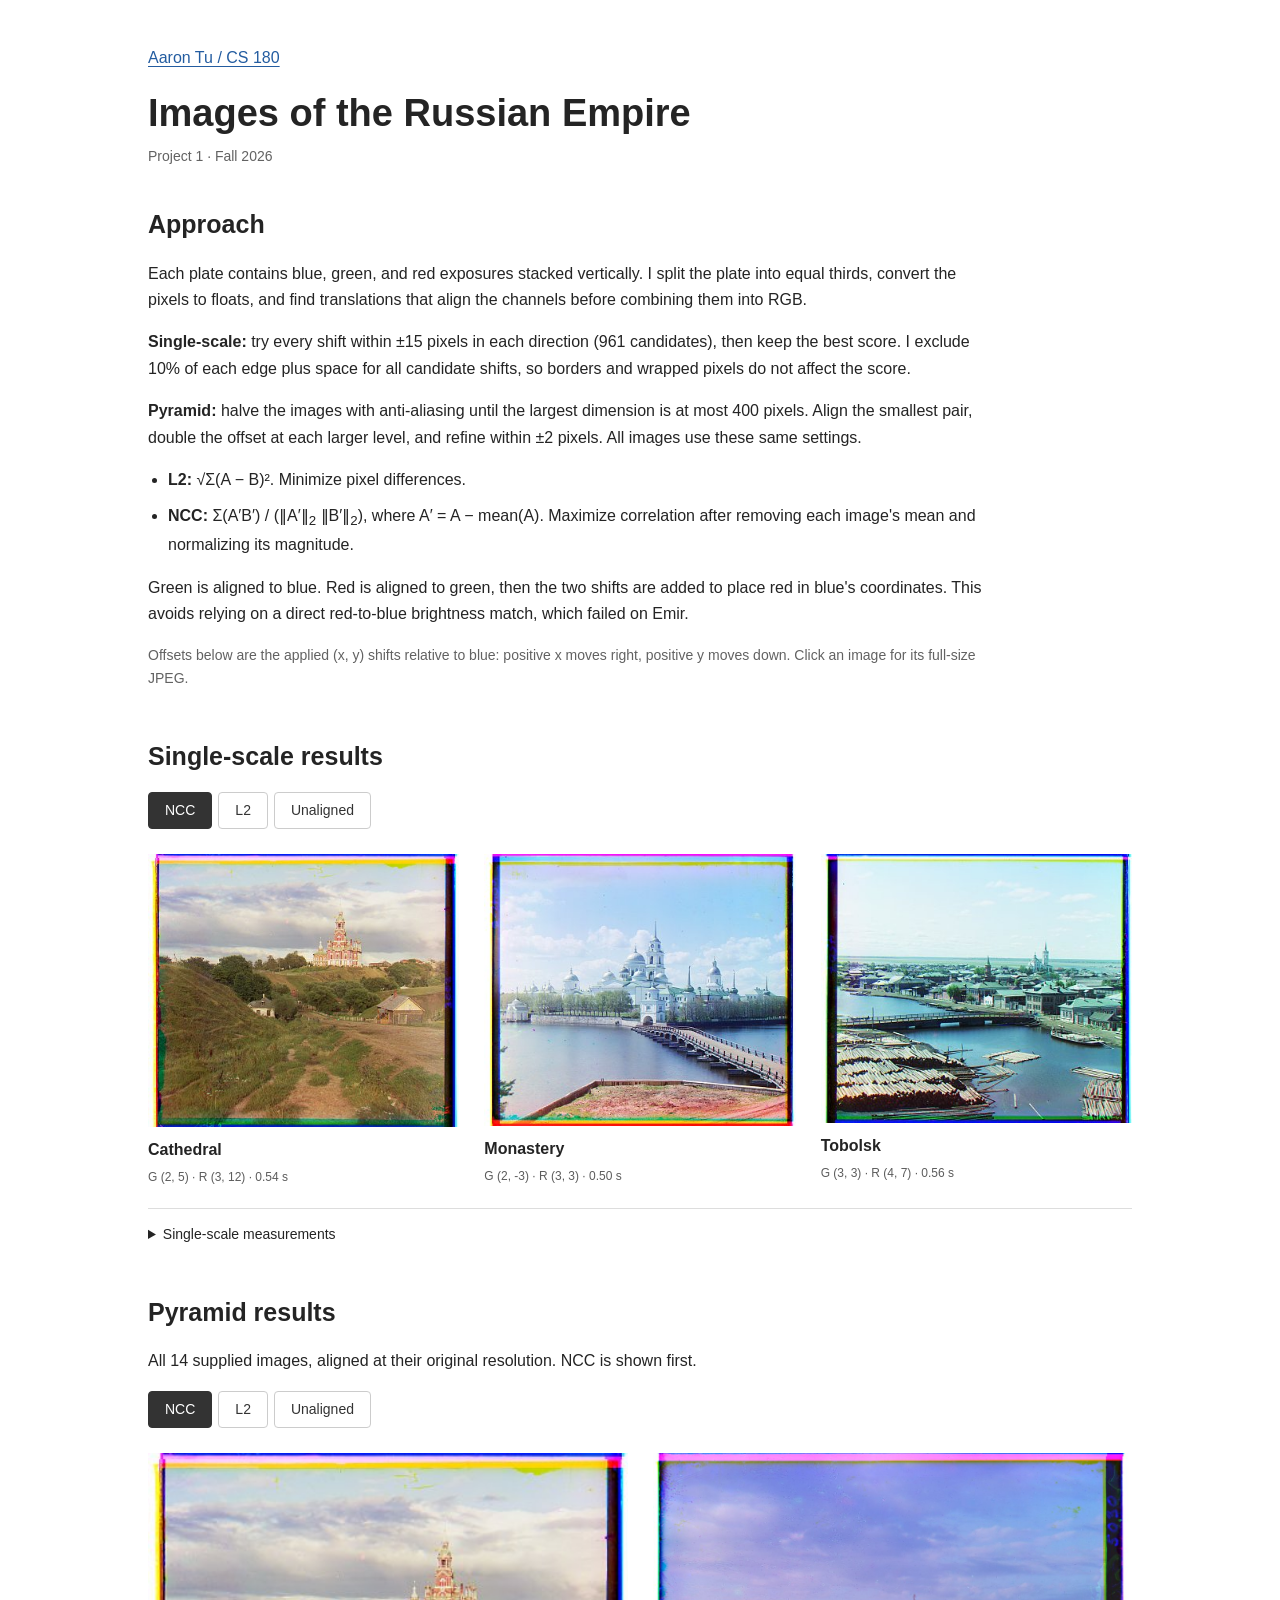
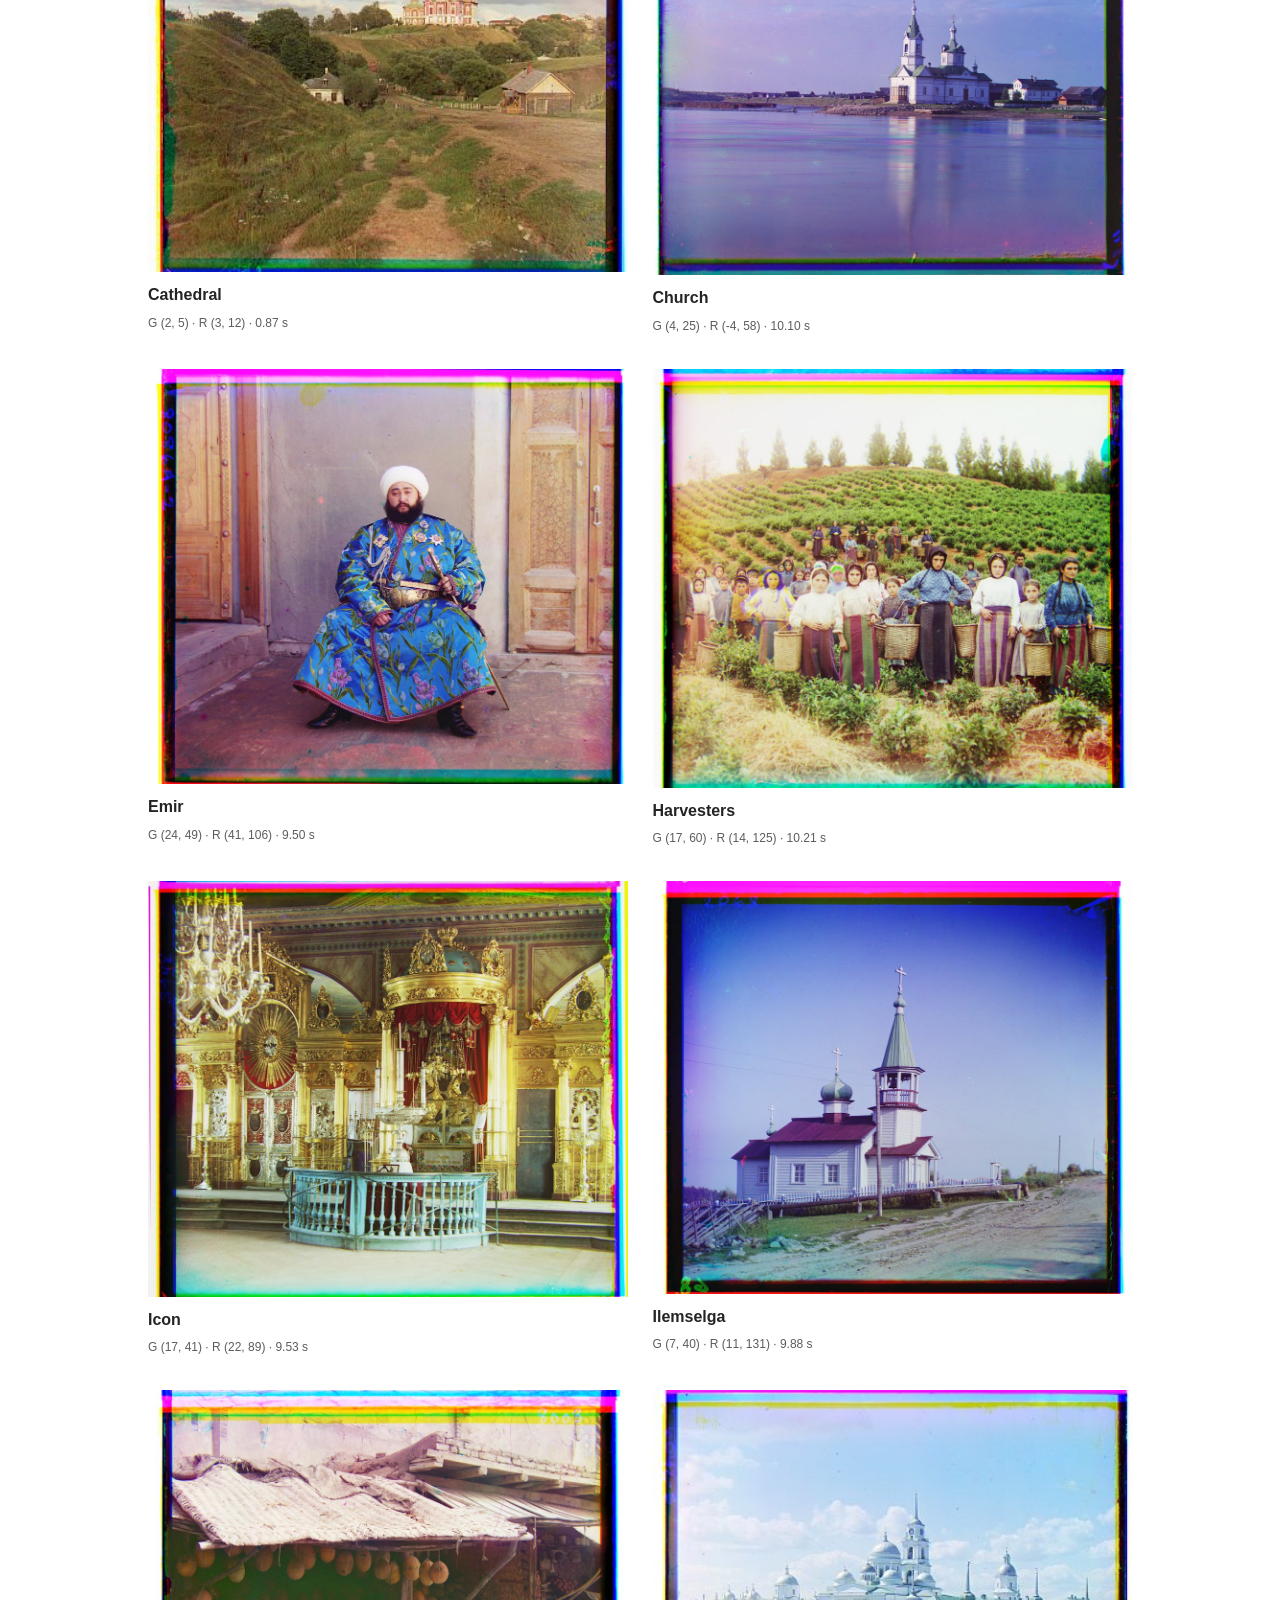
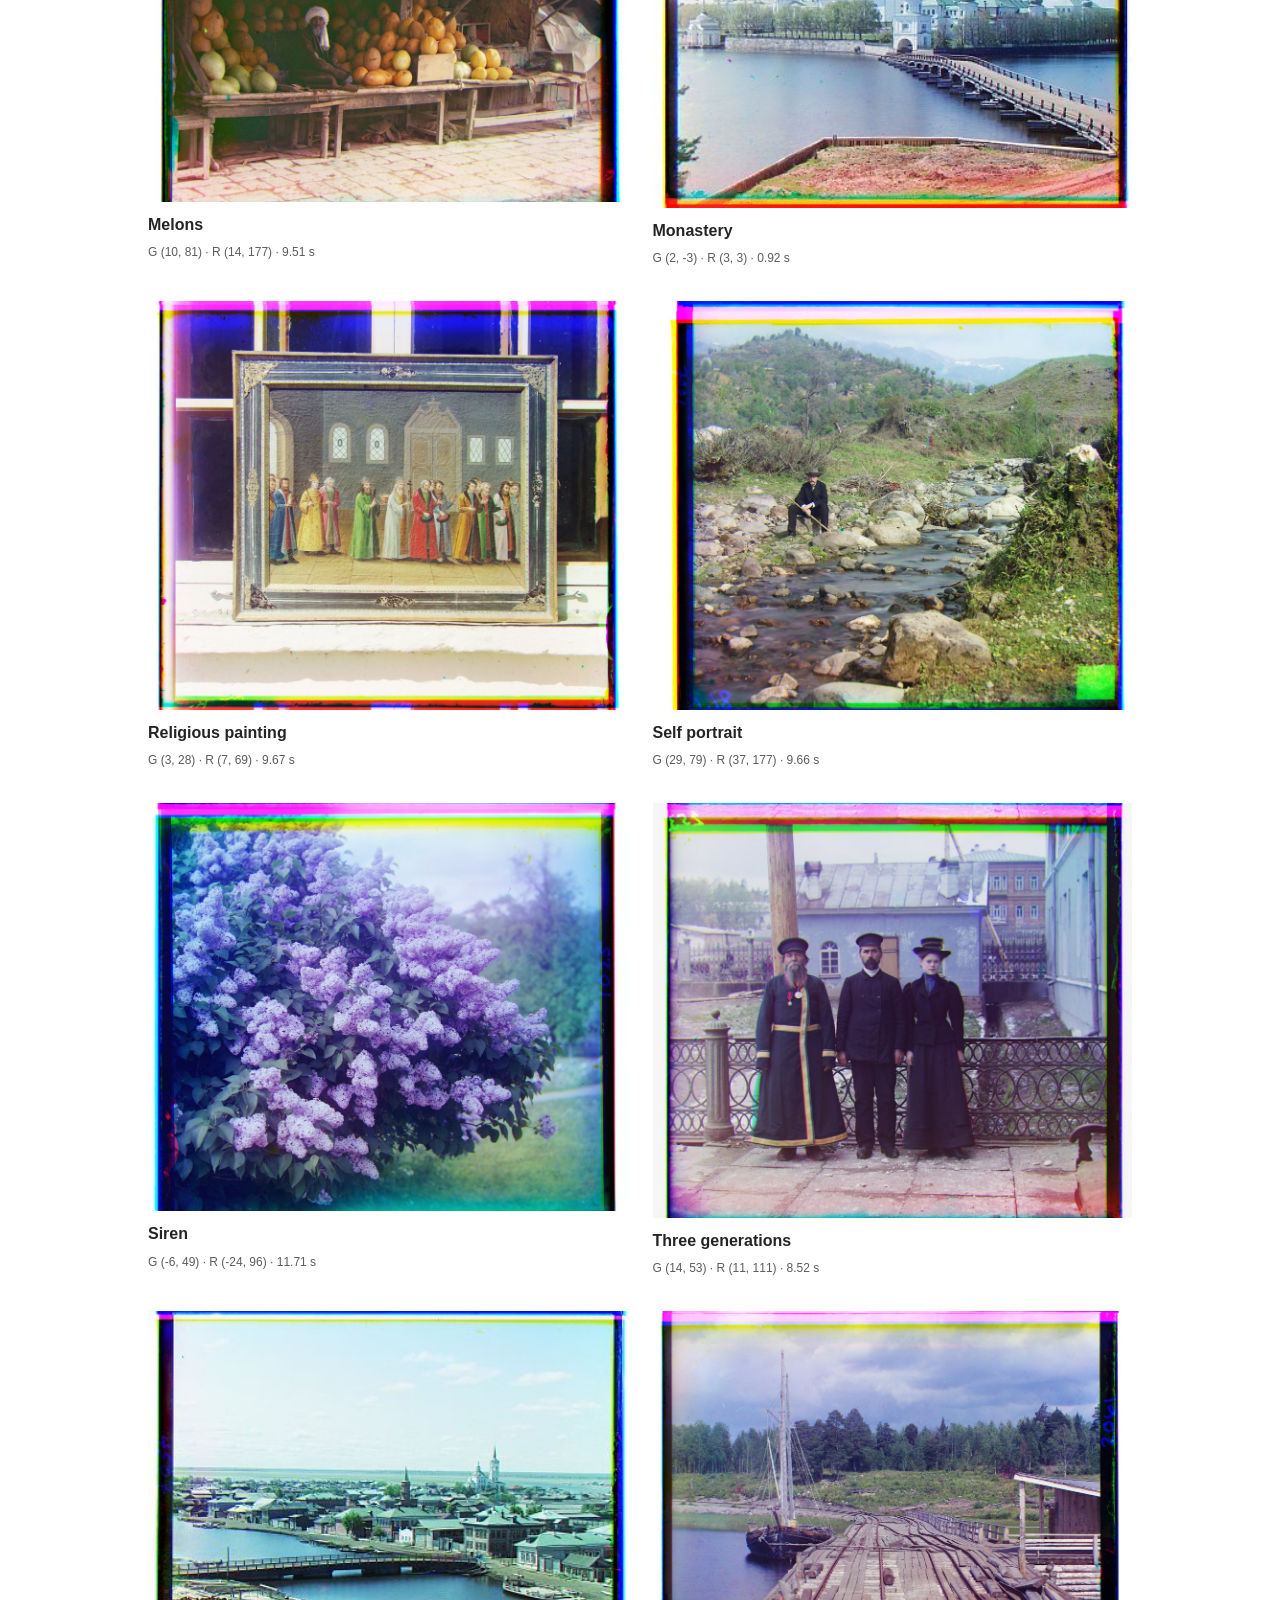
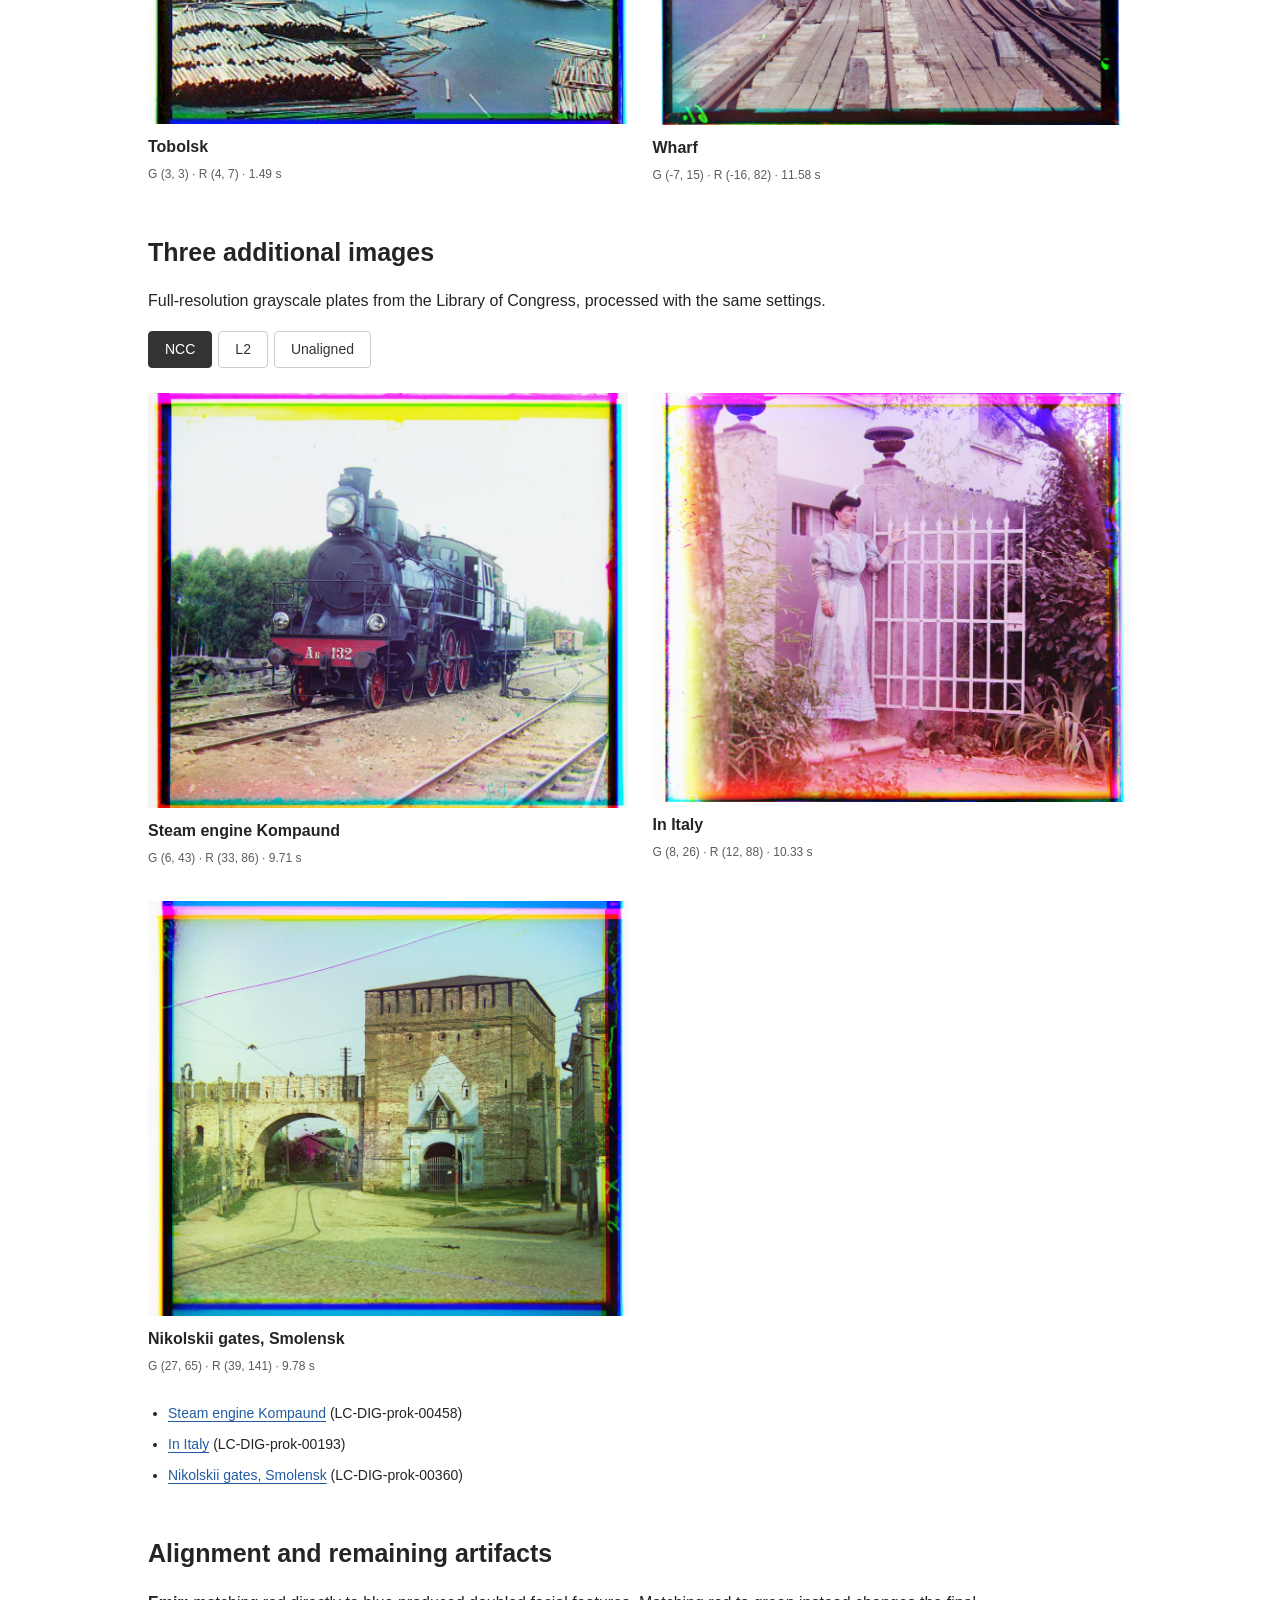
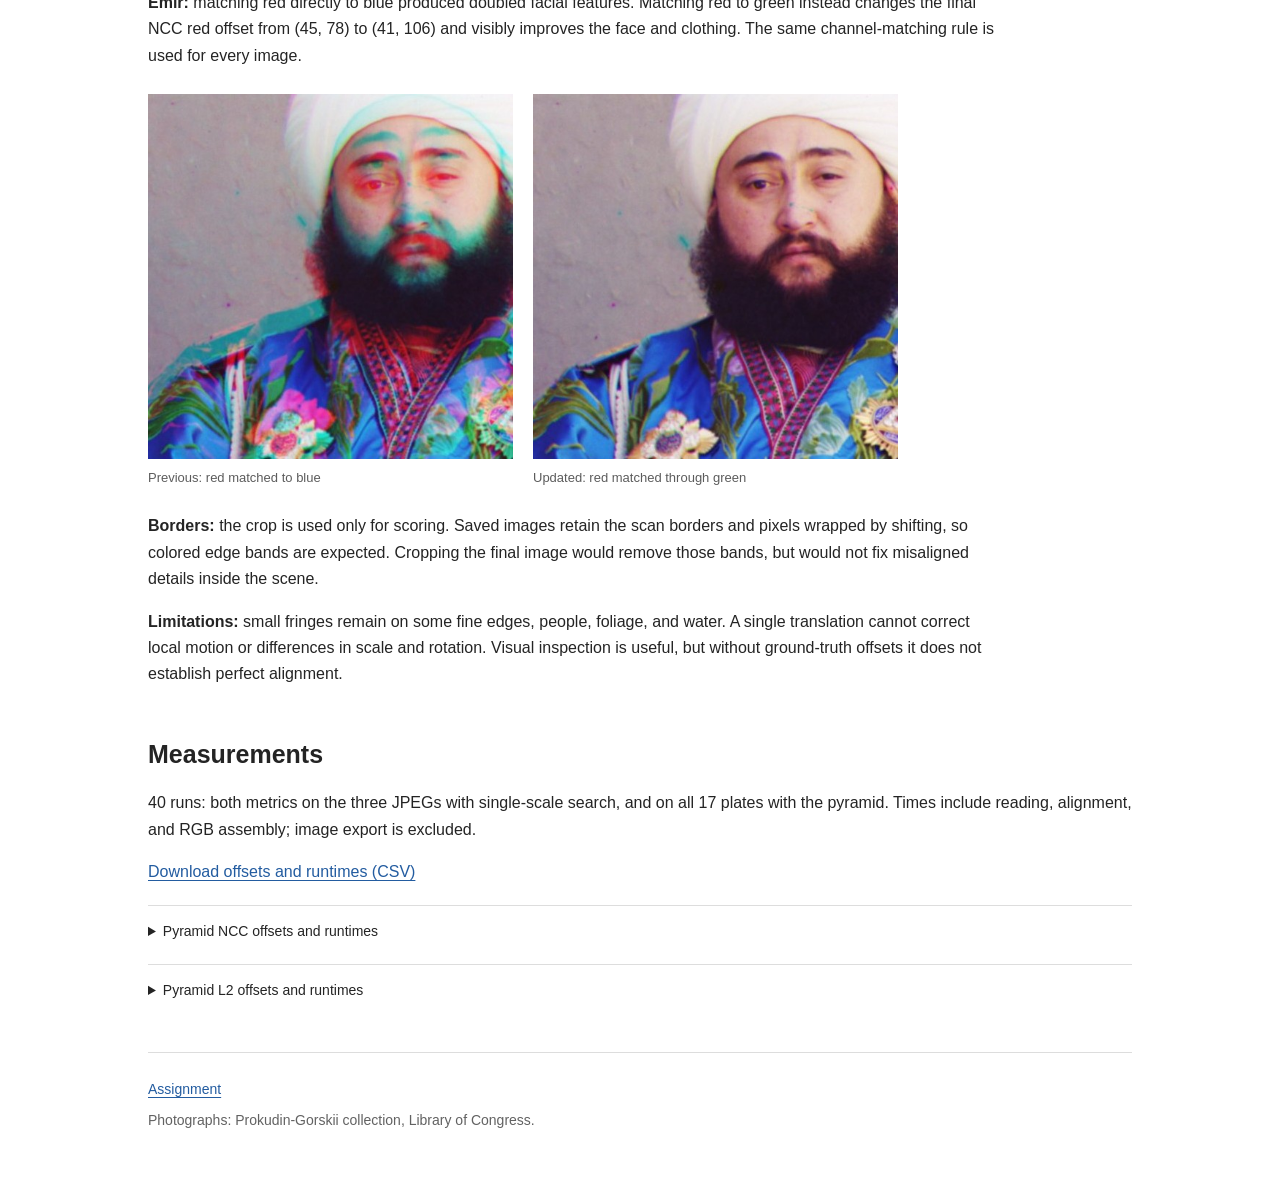
==== commit 2124356b: "Keep Project 1 implementation local" ====
--- a/proj1/index.html
+++ b/proj1/index.html
@@ -318,7 +318,7 @@
             <td>(39, 140)</td><td>5.24</td></tr></tbody></table></div></details>
     </section>
     <footer>
-      <p><a href="https://github.com/AaronTu6/cs180/tree/main/proj1">Code</a> &middot; <a href="https://cal-cs180.github.io/fa26/hw/proj1/index.html">Assignment</a> &middot; <a href="sources.json">Image sources</a></p>
+      <p><a href="https://cal-cs180.github.io/fa26/hw/proj1/index.html">Assignment</a></p>
       <p>Photographs: Prokudin-Gorskii collection, Library of Congress.</p>
     </footer>
   </main>
